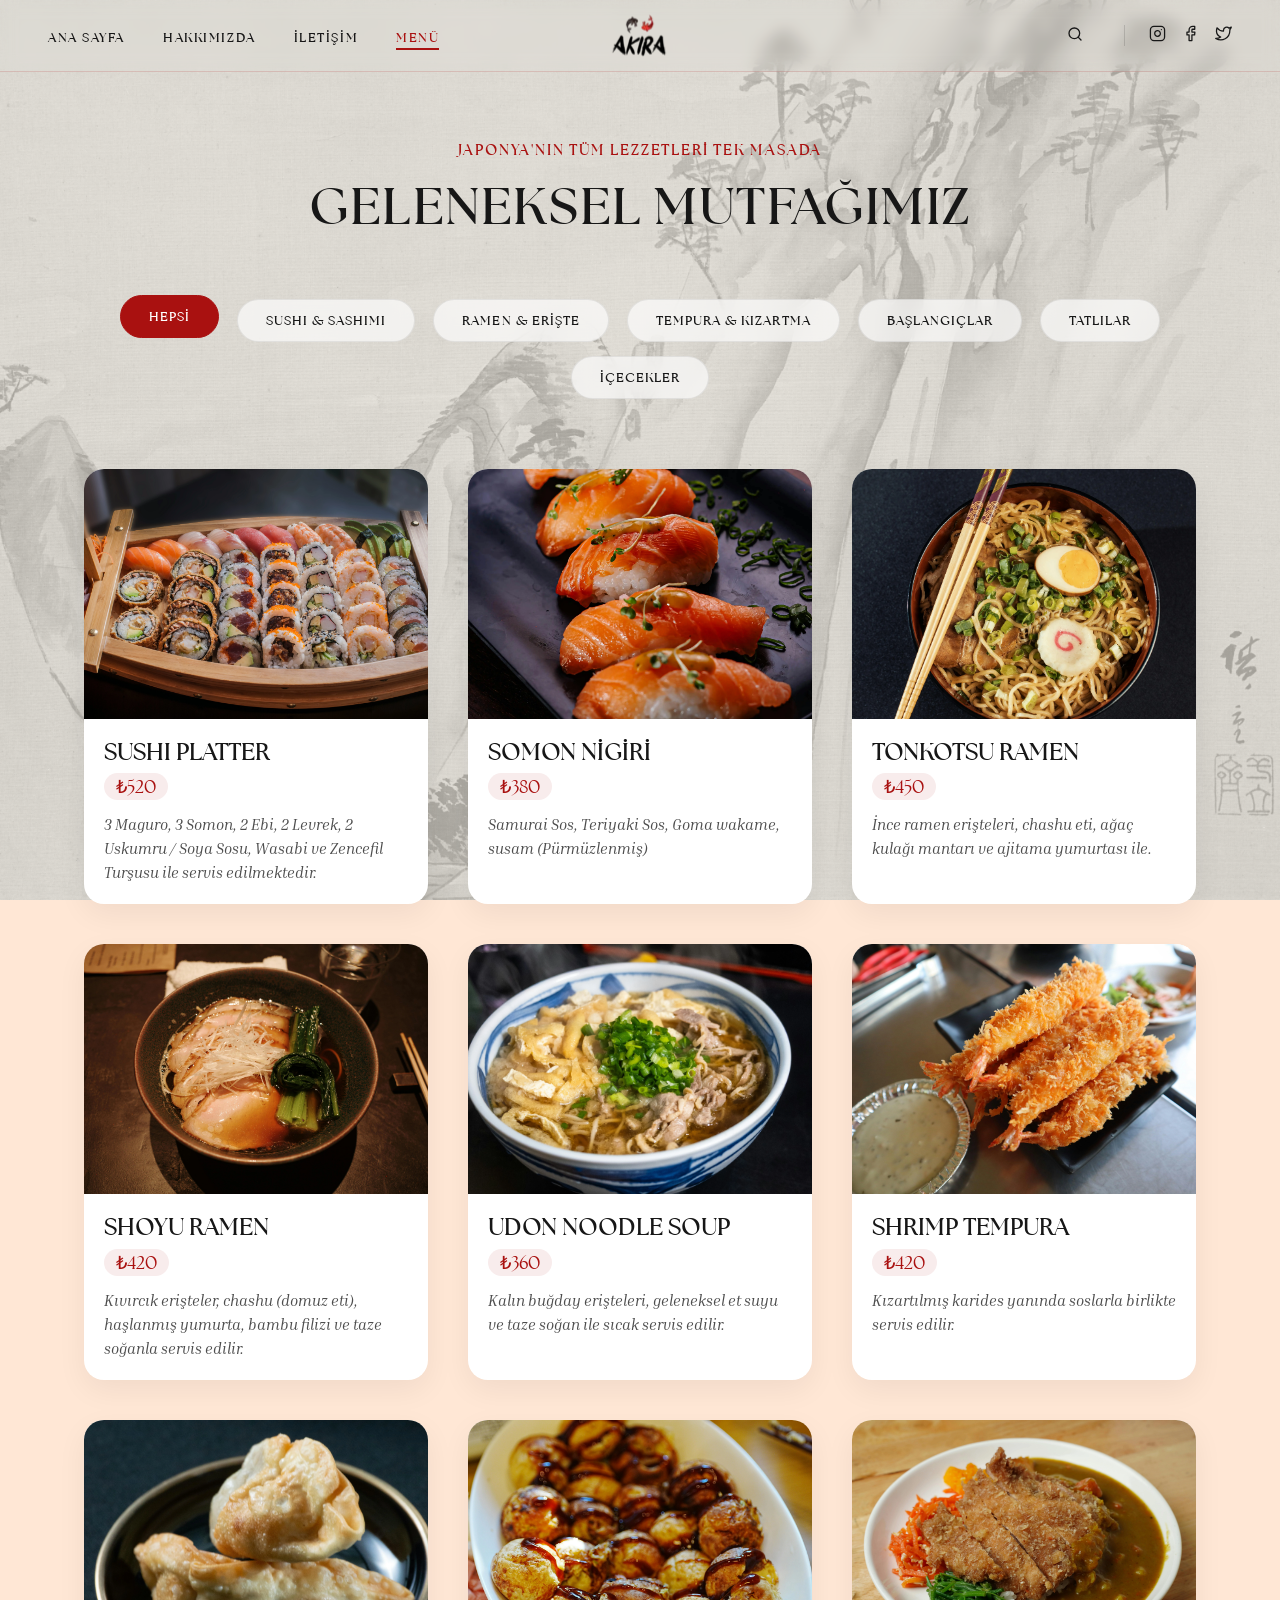
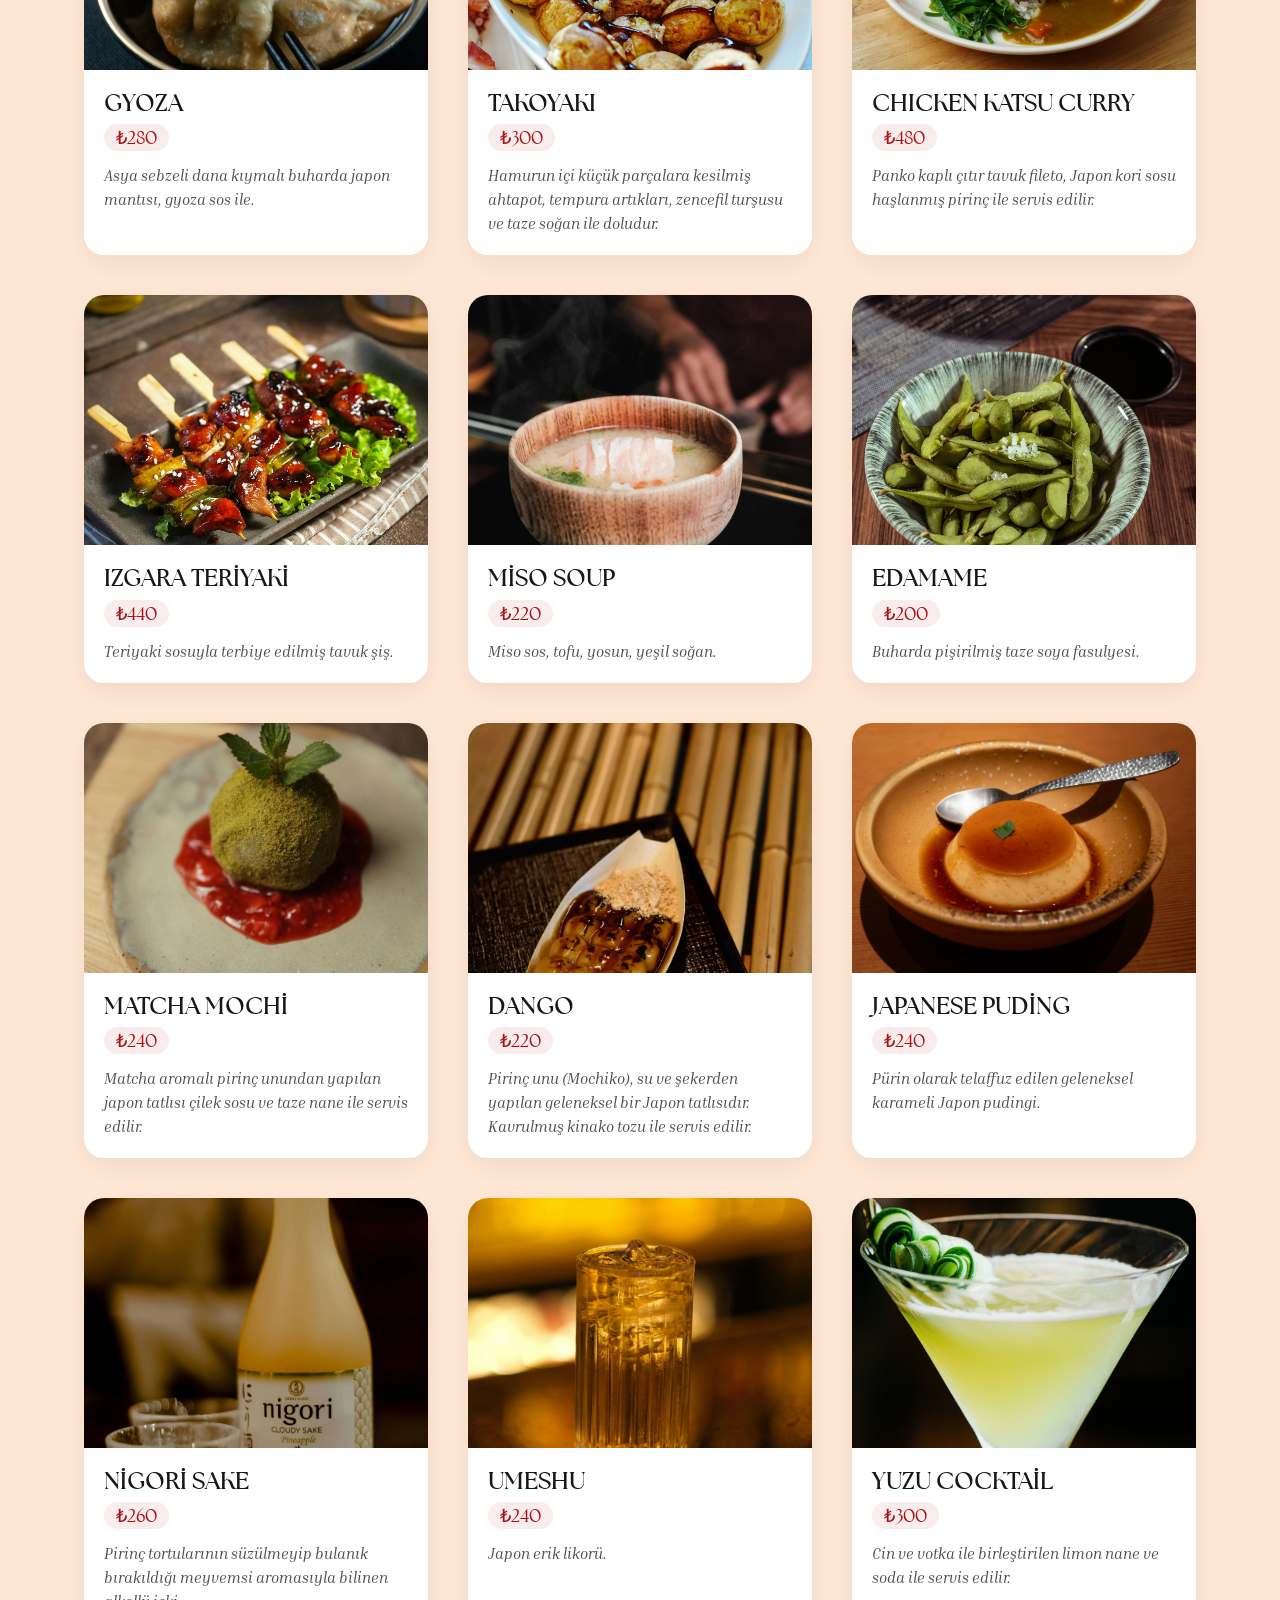
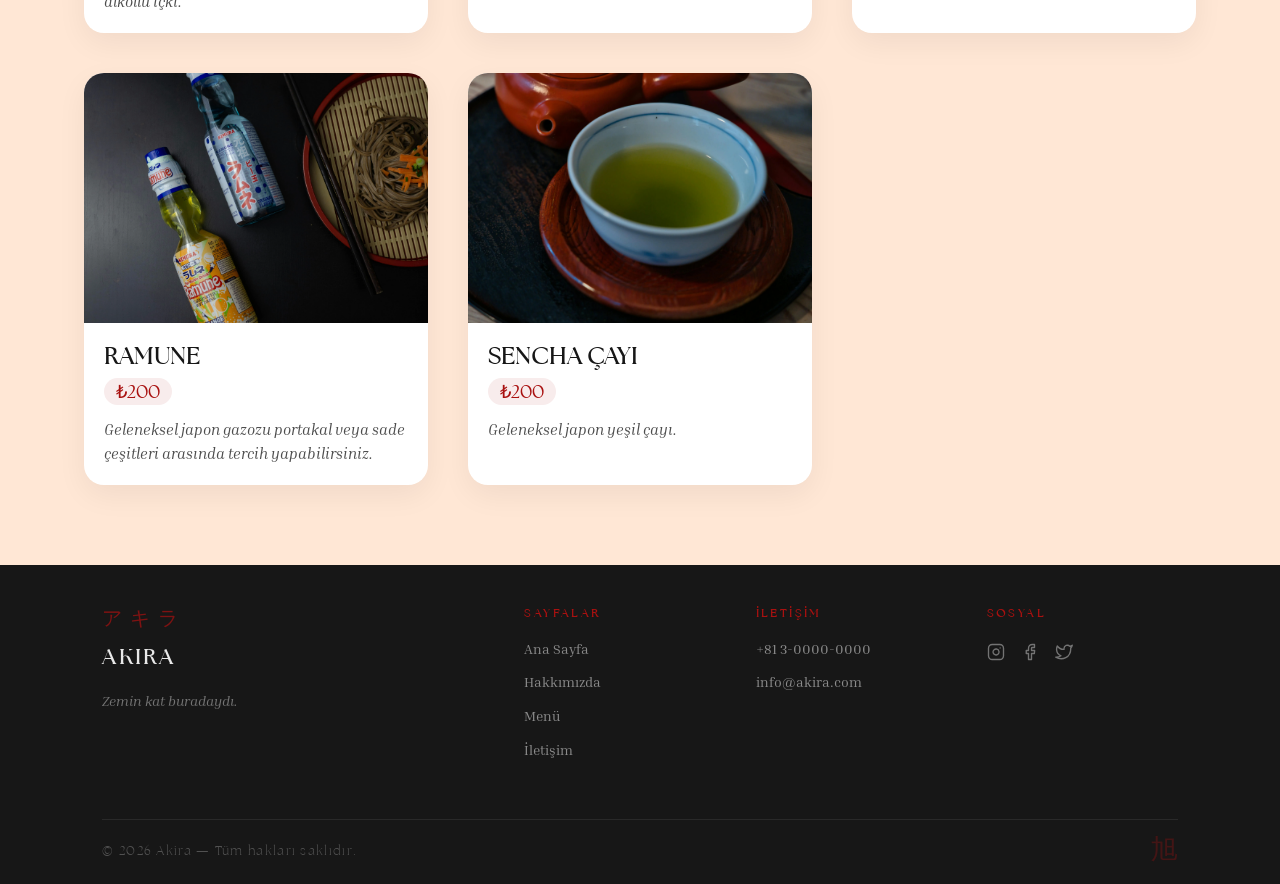
==== menu.html @ aa7f1e4e "Light Score updates" ====
<!DOCTYPE html>
<html lang="tr">
<head>
    <meta charset="UTF-8">
    <meta name="viewport" content="width=device-width, initial-scale=1.0">
    <meta name="description" content="AKIRA - Menü">
    <title>Akira - Menü</title>

    <link rel="preconnect" href="https://fonts.googleapis.com">
    <link rel="preconnect" href="https://fonts.gstatic.com" crossorigin>
    <link rel="preload" as="font" type="font/ttf" href="fonts/The_Seasons_Bold.ttf" crossorigin>

    <link href="https://fonts.googleapis.com/css2?family=Inria+Serif:ital,wght@0,300;0,400;0,700;1,400&display=swap" rel="stylesheet"/>
    <link rel="stylesheet" href="css/genel.css">
    <link rel="stylesheet" href="css/menu.css">
</head>
<body class="menu-page">

<nav>
    <ul class="nav-links">
        <li><a href="index.html" class="nav-link">ANA SAYFA</a></li>
        <li><a href="index.html#about" class="nav-link">HAKKIMIZDA</a></li>
        <li><a href="index.html#contact" class="nav-link">İLETİŞİM</a></li>
        <li><a href="menu.html" class="nav-link active">MENÜ</a></li>
    </ul>

    <a href="index.html" class="logo">
        <img src="images/akira-logo.webp" alt="Akira Logo" class="logo-img">
    </a>

    <div class="nav-right">
        <div class="search-container">
            <input type="text" class="search-input" placeholder="Ara...">
            <button class="search-btn">
                <svg viewBox="0 0 24 24" fill="none" stroke="currentColor" stroke-width="2" stroke-linecap="round" stroke-linejoin="round">
                    <circle cx="11" cy="11" r="8"></circle>
                    <line x1="21" y1="21" x2="16.65" y2="16.65"></line>
                </svg>
            </button>
        </div>
        <div class="social-links">
            <a href="#" target="_blank" class="social-icon" aria-label="Instagram">
                <svg viewBox="0 0 24 24" fill="none" stroke="currentColor" stroke-width="1.8" stroke-linecap="round" stroke-linejoin="round">
                    <rect x="2" y="2" width="20" height="20" rx="5" ry="5"></rect>
                    <path d="M16 11.37A4 4 0 1 1 12.63 8 4 4 0 0 1 16 11.37z"></path>
                    <line x1="17.5" y1="6.5" x2="17.51" y2="6.5"></line>
                </svg>
            </a>
            <a href="#" target="_blank" class="social-icon" aria-label="Facebook">
                <svg viewBox="0 0 24 24" fill="none" stroke="currentColor" stroke-width="1.8" stroke-linecap="round" stroke-linejoin="round">
                    <path d="M18 2h-3a5 5 0 0 0-5 5v3H7v4h3v8h4v-8h3.81l.39-4h-4.2V7a1 1 0 0 1 1-1h3z"></path>
                </svg>
            </a>
            <a href="#" target="_blank" class="social-icon" aria-label="Twitter">
                <svg viewBox="0 0 24 24" fill="none" stroke="currentColor" stroke-width="1.8" stroke-linecap="round" stroke-linejoin="round">
                    <path d="M23 3a10.9 10.9 0 0 1-3.14 1.53 4.48 4.48 0 0 0-7.86 3v1A10.66 10.66 0 0 1 3 4s-4 9 5 13a11.64 11.64 0 0 1-7 2c9 5 20 0 20-11.5a4.5 4.5 0 0 0-.08-.83A7.72 7.72 0 0 0 23 3z"></path>
                </svg>
            </a>
        </div>
    </div>

    <button class="hamburger" id="hamburger" aria-label="Menüyü aç">
        <span></span>
        <span></span>
        <span></span>
    </button>
</nav>

<div class="mobile-menu" id="mobileMenu">
    <a href="index.html" class="mobile-nav-link">ANA SAYFA</a>
    <a href="index.html#about" class="mobile-nav-link">HAKKIMIZDA</a>
    <a href="index.html#contact" class="mobile-nav-link">İLETİŞİM</a>
    <a href="menu.html" class="mobile-nav-link active">MENÜ</a>
</div>

<section class="menu-section">
    <div class="menu-header">
        <span class="menu-subtitle">JAPONYA'NIN TÜM LEZZETLERİ TEK MASADA</span>
        <h1 class="menu-title">GELENEKSEL MUTFAĞIMIZ</h1>
    </div>

    <div class="menu-filters">
        <button class="filter-btn active" data-filter="all">HEPSİ</button>
        <button class="filter-btn" data-filter="sushi">SUSHI & SASHIMI</button>
        <button class="filter-btn" data-filter="ramen">RAMEN & ERİŞTE</button>
        <button class="filter-btn" data-filter="tempura">TEMPURA & KIZARTMA</button>
        <button class="filter-btn" data-filter="baslangic">BAŞLANGIÇLAR</button>
        <button class="filter-btn" data-filter="tatli">TATLILAR</button>
        <button class="filter-btn" data-filter="icecek">İÇECEKLER</button>
    </div>

    <div class="menu-grid">

        <article class="menu-item full-width-style" id="item-sushi-platter" data-category="sushi">
            <div class="item-inner">
                <div class="item-img-wrapper">
                    <img src="images/sushi-platter.webp" alt="Sushi Platter" class="placeholder-img" loading="lazy">
                </div>
                <div class="item-text-wrapper">
                    <div class="item-front">
                        <h3 class="item-name">SUSHI PLATTER</h3>
                        <span class="item-price">₺520</span>
                    </div>
                    <div class="item-details">
                        <p>3 Maguro, 3 Somon, 2 Ebi, 2 Levrek, 2 Uskumru / Soya Sosu, Wasabi ve Zencefil Turşusu ile servis edilmektedir.</p>
                    </div>
                </div>
            </div>
        </article>

        <article class="menu-item full-width-style" id="item-somon-nigiri" data-category="sushi">
            <div class="item-inner">
                <div class="item-img-wrapper">
                    <img src="images/nigiri-sushi.webp" alt="Somon Nigiri" class="placeholder-img" loading="lazy">
                </div>
                <div class="item-text-wrapper">
                    <div class="item-front">
                        <h3 class="item-name">SOMON NİGİRİ</h3>
                        <span class="item-price">₺380</span>
                    </div>
                    <div class="item-details">
                        <p>Samurai Sos, Teriyaki Sos, Goma wakame, susam (Pürmüzlenmiş)</p>
                    </div>
                </div>
            </div>
        </article>

        <article class="menu-item full-width-style" id="item-tonkotsu-ramen" data-category="ramen">
            <div class="item-inner">
                <div class="item-img-wrapper">
                    <img src="images/tonkotsu-ramen.webp" alt="Tonkotsu Ramen" class="placeholder-img" loading="lazy">
                </div>
                <div class="item-text-wrapper">
                    <div class="item-front">
                        <h3 class="item-name">TONKOTSU RAMEN</h3>
                        <span class="item-price">₺450</span>
                    </div>
                    <div class="item-details">
                        <p>İnce ramen erişteleri, chashu eti, ağaç kulağı mantarı ve ajitama yumurtası ile.</p>
                    </div>
                </div>
            </div>
        </article>

        <article class="menu-item full-width-style" id="item-shoyu-ramen" data-category="ramen">
            <div class="item-inner">
                <div class="item-img-wrapper">
                    <img src="images/shoyu-ramen.webp" alt="Shoyu Ramen" class="placeholder-img" loading="lazy">
                </div>
                <div class="item-text-wrapper">
                    <div class="item-front">
                        <h3 class="item-name">SHOYU RAMEN</h3>
                        <span class="item-price">₺420</span>
                    </div>
                    <div class="item-details">
                        <p>Kıvırcık erişteler, chashu (domuz eti), haşlanmış yumurta, bambu filizi ve taze soğanla servis edilir.</p>
                    </div>
                </div>
            </div>
        </article>

        <article class="menu-item full-width-style" id="item-udon-soup" data-category="ramen">
            <div class="item-inner">
                <div class="item-img-wrapper">
                    <img src="images/udon-soup.webp" alt="Udon Noodle Soup" class="placeholder-img" loading="lazy">
                </div>
                <div class="item-text-wrapper">
                    <div class="item-front">
                        <h3 class="item-name">UDON NOODLE SOUP</h3>
                        <span class="item-price">₺360</span>
                    </div>
                    <div class="item-details">
                        <p>Kalın buğday erişteleri, geleneksel et suyu ve taze soğan ile sıcak servis edilir.</p>
                    </div>
                </div>
            </div>
        </article>

        <article class="menu-item full-width-style" id="item-shrimp-tempura" data-category="tempura">
            <div class="item-inner">
                <div class="item-img-wrapper">
                    <img src="images/shrimp-tempura.webp" alt="Shrimp Tempura" class="placeholder-img" loading="lazy">
                </div>
                <div class="item-text-wrapper">
                    <div class="item-front">
                        <h3 class="item-name">SHRIMP TEMPURA</h3>
                        <span class="item-price">₺420</span>
                    </div>
                    <div class="item-details">
                        <p>Kızartılmış karides yanında soslarla birlikte servis edilir.</p>
                    </div>
                </div>
            </div>
        </article>

        <article class="menu-item full-width-style" id="item-gyoza" data-category="tempura">
            <div class="item-inner">
                <div class="item-img-wrapper">
                    <img src="images/gyoza.webp" alt="Gyoza" class="placeholder-img" loading="lazy">
                </div>
                <div class="item-text-wrapper">
                    <div class="item-front">
                        <h3 class="item-name">GYOZA</h3>
                        <span class="item-price">₺280</span>
                    </div>
                    <div class="item-details">
                        <p>Asya sebzeli dana kıymalı buharda japon mantısı, gyoza sos ile.</p>
                    </div>
                </div>
            </div>
        </article>

        <article class="menu-item full-width-style" id="item-takoyaki" data-category="tempura">
            <div class="item-inner">
                <div class="item-img-wrapper">
                    <img src="images/takoyaki.webp" alt="Takoyaki" class="placeholder-img" loading="lazy">
                </div>
                <div class="item-text-wrapper">
                    <div class="item-front">
                        <h3 class="item-name">TAKOYAKI</h3>
                        <span class="item-price">₺300</span>
                    </div>
                    <div class="item-details">
                        <p>Hamurun içi küçük parçalara kesilmiş ahtapot, tempura artıkları, zencefil turşusu ve taze soğan ile doludur.</p>
                    </div>
                </div>
            </div>
        </article>

        <article class="menu-item full-width-style" id="item-chicken-katsu-curry" data-category="ana">
            <div class="item-inner">
                <div class="item-img-wrapper">
                    <img src="images/chicken-katsu-curry.webp" alt="Chicken Katsu Curry" class="placeholder-img" loading="lazy">
                </div>
                <div class="item-text-wrapper">
                    <div class="item-front">
                        <h3 class="item-name">CHICKEN KATSU CURRY</h3>
                        <span class="item-price">₺480</span>
                    </div>
                    <div class="item-details">
                        <p>Panko kaplı çıtır tavuk fileto, Japon kori sosu haşlanmış pirinç ile servis edilir.</p>
                    </div>
                </div>
            </div>
        </article>

        <article class="menu-item full-width-style" id="item-teriyaki" data-category="ana">
            <div class="item-inner">
                <div class="item-img-wrapper">
                    <img src="images/ızgara-teriyaki.webp" alt="Izgara Teriyaki" class="placeholder-img" loading="lazy">
                </div>
                <div class="item-text-wrapper">
                    <div class="item-front">
                        <h3 class="item-name">IZGARA TERİYAKİ</h3>
                        <span class="item-price">₺440</span>
                    </div>
                    <div class="item-details">
                        <p>Teriyaki sosuyla terbiye edilmiş tavuk şiş.</p>
                    </div>
                </div>
            </div>
        </article>

        <article class="menu-item full-width-style" id="item-miso-soup" data-category="baslangic">
            <div class="item-inner">
                <div class="item-img-wrapper">
                    <img src="images/miso-soup.webp" alt="Miso Soup" class="placeholder-img" loading="lazy">
                </div>
                <div class="item-text-wrapper">
                    <div class="item-front">
                        <h3 class="item-name">MİSO SOUP</h3>
                        <span class="item-price">₺220</span>
                    </div>
                    <div class="item-details">
                        <p>Miso sos, tofu, yosun, yeşil soğan.</p>
                    </div>
                </div>
            </div>
        </article>

        <article class="menu-item full-width-style" id="item-edamame" data-category="baslangic">
            <div class="item-inner">
                <div class="item-img-wrapper">
                    <img src="images/edamame.webp" alt="Edamame" class="placeholder-img" loading="lazy">
                </div>
                <div class="item-text-wrapper">
                    <div class="item-front">
                        <h3 class="item-name">EDAMAME</h3>
                        <span class="item-price">₺200</span>
                    </div>
                    <div class="item-details">
                        <p>Buharda pişirilmiş taze soya fasulyesi.</p>
                    </div>
                </div>
            </div>
        </article>

        <article class="menu-item full-width-style" id="item-matcha-mochi" data-category="tatli">
            <div class="item-inner">
                <div class="item-img-wrapper">
                    <img src="images/matcha-mochi.webp" alt="Matcha Mochi" class="placeholder-img" loading="lazy">
                </div>
                <div class="item-text-wrapper">
                    <div class="item-front">
                        <h3 class="item-name">MATCHA MOCHİ</h3>
                        <span class="item-price">₺240</span>
                    </div>
                    <div class="item-details">
                        <p>Matcha aromalı pirinç unundan yapılan japon tatlısı çilek sosu ve taze nane ile servis edilir.</p>
                    </div>
                </div>
            </div>
        </article>

        <article class="menu-item full-width-style" id="item-dango" data-category="tatli">
            <div class="item-inner">
                <div class="item-img-wrapper">
                    <img src="images/dango.webp" alt="Dango" class="placeholder-img" loading="lazy">
                </div>
                <div class="item-text-wrapper">
                    <div class="item-front">
                        <h3 class="item-name">DANGO</h3>
                        <span class="item-price">₺220</span>
                    </div>
                    <div class="item-details">
                        <p>Pirinç unu (Mochiko), su ve şekerden yapılan geleneksel bir Japon tatlısıdır. Kavrulmuş kinako tozu ile servis edilir.</p>
                    </div>
                </div>
            </div>
        </article>

        <article class="menu-item full-width-style" id="item-japanese-puding" data-category="tatli">
            <div class="item-inner">
                <div class="item-img-wrapper">
                    <img src="images/japanese-puding.webp" alt="Japanese Pudding" class="placeholder-img" loading="lazy">
                </div>
                <div class="item-text-wrapper">
                    <div class="item-front">
                        <h3 class="item-name">JAPANESE PUDİNG</h3>
                        <span class="item-price">₺240</span>
                    </div>
                    <div class="item-details">
                        <p>Pürin olarak telaffuz edilen geleneksel karameli Japon pudingi.</p>
                    </div>
                </div>
            </div>
        </article>

        <article class="menu-item full-width-style" id="item-nigori-sake" data-category="icecek">
            <div class="item-inner">
                <div class="item-img-wrapper">
                    <img src="images/bulutlu-sake.webp" alt="Nigori Sake" class="placeholder-img" loading="lazy">
                </div>
                <div class="item-text-wrapper">
                    <div class="item-front">
                        <h3 class="item-name">NİGORİ SAKE</h3>
                        <span class="item-price">₺260</span>
                    </div>
                    <div class="item-details">
                        <p>Pirinç tortularının süzülmeyip bulanık bırakıldığı meyvemsi aromasıyla bilinen alkollü içki.</p>
                    </div>
                </div>
            </div>
        </article>

        <article class="menu-item full-width-style" id="item-umeshu" data-category="icecek">
            <div class="item-inner">
                <div class="item-img-wrapper">
                    <img src="images/umeshu.webp" alt="Umeshu" class="placeholder-img" loading="lazy">
                </div>
                <div class="item-text-wrapper">
                    <div class="item-front">
                        <h3 class="item-name">UMESHU</h3>
                        <span class="item-price">₺240</span>
                    </div>
                    <div class="item-details">
                        <p>Japon erik likorü.</p>
                    </div>
                </div>
            </div>
        </article>

        <article class="menu-item full-width-style" id="item-yuzu-cocktail" data-category="icecek">
            <div class="item-inner">
                <div class="item-img-wrapper">
                    <img src="images/yuzu.webp" alt="Yuzu Cocktail" class="placeholder-img" loading="lazy">
                </div>
                <div class="item-text-wrapper">
                    <div class="item-front">
                        <h3 class="item-name">YUZU COCKTAİL</h3>
                        <span class="item-price">₺300</span>
                    </div>
                    <div class="item-details">
                        <p>Cin ve votka ile birleştirilen limon nane ve soda ile servis edilir.</p>
                    </div>
                </div>
            </div>
        </article>

        <article class="menu-item full-width-style" id="item-ramune" data-category="icecek">
            <div class="item-inner">
                <div class="item-img-wrapper">
                    <img src="images/ramune.webp" alt="Ramune" class="placeholder-img" loading="lazy">
                </div>
                <div class="item-text-wrapper">
                    <div class="item-front">
                        <h3 class="item-name">RAMUNE</h3>
                        <span class="item-price">₺200</span>
                    </div>
                    <div class="item-details">
                        <p>Geleneksel japon gazozu portakal veya sade çeşitleri arasında tercih yapabilirsiniz.</p>
                    </div>
                </div>
            </div>
        </article>

        <article class="menu-item full-width-style" id="item-sencha" data-category="icecek">
            <div class="item-inner">
                <div class="item-img-wrapper">
                    <img src="images/sencha-çayı.webp" alt="Sencha Çayı" class="placeholder-img" loading="lazy">
                </div>
                <div class="item-text-wrapper">
                    <div class="item-front">
                        <h3 class="item-name">SENCHA ÇAYI</h3>
                        <span class="item-price">₺200</span>
                    </div>
                    <div class="item-details">
                        <p>Geleneksel japon yeşil çayı.</p>
                    </div>
                </div>
            </div>
        </article>

    </div>
</section>

<footer class="site-footer">
    <div class="site-footer-top">
        <div class="site-footer-brand">
            <span class="logo-kanji footer-kanji">アキラ</span>
            <span class="logo-text footer-logo-text">AKIRA</span>
            <p class="footer-brand-desc">Zemin kat buradaydı.</p>
        </div>

        <div class="site-footer-links mobile-hide">
            <span class="footer-col-title">SAYFALAR</span>
            <a href="index.html" class="footer-link">Ana Sayfa</a>
            <a href="index.html#about" class="footer-link">Hakkımızda</a>
            <a href="menu.html" class="footer-link">Menü</a>
            <a href="index.html#contact" class="footer-link">İletişim</a>
        </div>

        <div class="site-footer-links">
            <span class="footer-col-title">İLETİŞİM</span>
            <span class="footer-link">+81 3-0000-0000</span>
            <span class="footer-link">info@akira.com</span>
        </div>

        <div class="site-footer-links">
            <span class="footer-col-title">SOSYAL</span>
            <div class="footer-socials">
                <a href="#" class="footer-social-icon" aria-label="Instagram">
                    <svg viewBox="0 0 24 24" fill="none" stroke="currentColor" stroke-width="1.8" stroke-linecap="round" stroke-linejoin="round">
                        <rect x="2" y="2" width="20" height="20" rx="5" ry="5"></rect>
                        <path d="M16 11.37A4 4 0 1 1 12.63 8 4 4 0 0 1 16 11.37z"></path>
                        <line x1="17.5" y1="6.5" x2="17.51" y2="6.5"></line>
                    </svg>
                </a>
                <a href="#" class="footer-social-icon" aria-label="Facebook">
                    <svg viewBox="0 0 24 24" fill="none" stroke="currentColor" stroke-width="1.8" stroke-linecap="round" stroke-linejoin="round">
                        <path d="M18 2h-3a5 5 0 0 0-5 5v3H7v4h3v8h4v-8h3.81l.39-4h-4.2V7a1 1 0 0 1 1-1h3z"></path>
                    </svg>
                </a>
                <a href="#" class="footer-social-icon" aria-label="Twitter">
                    <svg viewBox="0 0 24 24" fill="none" stroke="currentColor" stroke-width="1.8" stroke-linecap="round" stroke-linejoin="round">
                        <path d="M23 3a10.9 10.9 0 0 1-3.14 1.53 4.48 4.48 0 0 0-7.86 3v1A10.66 10.66 0 0 1 3 4s-4 9 5 13a11.64 11.64 0 0 1-7 2c9 5 20 0 20-11.5a4.5 4.5 0 0 0-.08-.83A7.72 7.72 0 0 0 23 3z"></path>
                    </svg>
                </a>
            </div>
        </div>
    </div>

    <div class="site-footer-bottom">
        <div class="footer-bottom-divider"></div>
        <div class="footer-bottom-inner">
            <span class="footer-copy">© 2026 Akira — Tüm hakları saklıdır.</span>
            <span class="footer-kanji-deco">旭</span>
        </div>
    </div>
</footer>

<script src="js/menu.js" defer></script>
<script src="js/search.js" defer></script>
</body>
</html>
---- css/genel.css ----
@font-face {
    font-family: 'The Seasons';
    src: url('../fonts/The_Seasons_Light.ttf') format('truetype');
    font-weight: 300;
    font-style: normal;
    font-display: swap;
}
@font-face {
    font-family: 'The Seasons';
    src: url('../fonts/The_Seasons_Light_Italic.ttf') format('truetype');
    font-weight: 300;
    font-style: italic;
    font-display: swap;
}
@font-face {
    font-family: 'The Seasons';
    src: url('../fonts/The_Seasons_Regular.ttf') format('truetype');
    font-weight: 400;
    font-style: normal;
    font-display: swap;
}
@font-face {
    font-family: 'The Seasons';
    src: url('../fonts/The_Seasons_Italic.ttf') format('truetype');
    font-weight: 400;
    font-style: italic;
    font-display: swap;
}
@font-face {
    font-family: 'The Seasons';
    src: url('../fonts/The_Seasons_Bold.ttf') format('truetype');
    font-weight: 700;
    font-style: normal;
    font-display: swap;
}
@font-face {
    font-family: 'The Seasons';
    src: url('../fonts/The_Seasons_Bold_Italic.ttf') format('truetype');
    font-weight: 700;
    font-style: italic;
    font-display: swap;
}

:root {
    --cream: #FFE7D5;
    --ink: #171717;
    --gray: #4D4D4D;
    --crimson: #A91110;
    --white: #ffffff;
}

*, *::before, *::after {
    box-sizing: border-box;
}

::-webkit-scrollbar { width: 6px; }
::-webkit-scrollbar-track { background: transparent; }
::-webkit-scrollbar-thumb { background: rgba(0,0,0,0.25); border-radius: 99px; }
::-webkit-scrollbar-thumb:hover { background: rgba(0,0,0,0.4); }

html {
    scroll-behavior: smooth;
    overflow-x: hidden;
}

body {
    margin: 0;
    padding: 0;
    overflow-x: hidden;
    font-family: 'Inria Serif', serif;
    background-color: var(--cream);
}

/* Sabit Arka Plan Katmanı (Yollar güncellendi) */
body::before {
    content: '';
    position: fixed;
    top: 0;
    left: 0;
    width: 100vw;
    height: 100vh;
    background-image:
        linear-gradient(rgba(240, 235, 224, 0.55), rgba(240, 235, 224, 0.55)),
        url("../images/J1.webp");
    background-size: cover;
    background-position: center;
    background-repeat: no-repeat;
    z-index: -1;
}

section {
    scroll-margin-top: 72px;
}

nav {
    position: fixed;
    top: 0; left: 0; right: 0;
    z-index: 999;
    display: flex;
    align-items: center;
    justify-content: space-between;
    height: 72px;
    padding: 0 48px;
    background: rgba(255, 255, 255, 0.05);
    backdrop-filter: blur(8px);
    -webkit-backdrop-filter: blur(8px);
    border-bottom: 1px solid rgba(169, 17, 16, 0.15);
    transition: all 0.4s ease;
}

.logo {
    position: absolute;
    left: 50%;
    transform: translateX(-50%);
    display: flex;
    flex-direction: column;
    align-items: center;
    text-decoration: none;
    line-height: 1;
    pointer-events: all;
}

.logo-img {
    height: 72px;
    width: auto;
    object-fit: contain;
    display: block;
    transform: scale(3);
    transform-origin: center;
    padding-top: 5px;
    pointer-events: none;
}

.logo-kanji {
    font-size: 14px;
    letter-spacing: 0.4em;
    color: var(--crimson);
    opacity: 0.7;
}

.logo-text {
    font-size: 26px;
    font-weight: 700;
    letter-spacing: 0.08em;
    text-transform: uppercase;
    color: var(--ink);
}

.nav-links {
    display: flex;
    align-items: center;
    gap: 38px;
    list-style: none;
    margin: 0;
    padding: 0;
}

.nav-link {
    position: relative;
    text-decoration: none;
    font-family: 'The Seasons', serif;
    font-weight: 700;
    font-size: 13px;
    letter-spacing: 0.12em;
    text-transform: uppercase;
    color: var(--ink);
    transition: color 0.25s ease;
}

.nav-link::after {
    content: '';
    position: absolute;
    bottom: -4px;
    left: 0;
    width: 0;
    height: 2px;
    background: var(--crimson);
    transition: width 0.3s ease;
}

.nav-link:hover,
.nav-link:visited {
    color: var(--gray);
}

.nav-link.active {
    color: var(--crimson);
}

.nav-link:hover::after,
.nav-link.active::after {
    width: 100%;
}

.nav-right {
    display: flex;
    align-items: center;
    gap: 30px;
}

.search-container {
    display: flex;
    align-items: center;
    position: relative;
    height: 36px;
    border-radius: 30px;
    padding: 0 5px 0 15px;
    transition: all 0.4s ease;
}

.search-container:hover,
.search-container:focus-within {
    background: rgba(255, 231, 213, 0.4);
}

.search-input {
    width: 0;
    opacity: 0;
    border: none;
    background: transparent;
    outline: none;
    font-family: 'Inria Serif', serif;
    font-size: 13px;
    transition: all 0.4s ease;
}

.search-container:hover .search-input {
    width: 130px;
    opacity: 1;
}

.search-btn {
    background: none;
    border: none;
    cursor: pointer;
    color: var(--ink);
}

.search-btn svg {
    width: 16px;
    height: 16px;
}

.search-dropdown {
    position: absolute;
    top: calc(100% + 12px);
    right: 0;
    width: 320px;
    background: #ffffff;
    border-radius: 18px;
    box-shadow: 0 24px 64px rgba(0,0,0,0.10), 0 4px 16px rgba(0,0,0,0.06), 0 0 0 1px rgba(169,17,16,0.06);
    overflow: hidden;
    opacity: 0;
    transform: translateY(-10px) scale(0.98);
    pointer-events: none;
    transition: opacity 0.22s ease, transform 0.28s cubic-bezier(0.25, 1, 0.5, 1);
    z-index: 1001;
}

.search-dropdown.open {
    opacity: 1;
    transform: translateY(0) scale(1);
    pointer-events: all;
}

.search-result-item {
    display: flex;
    align-items: center;
    gap: 14px;
    padding: 13px 18px;
    text-decoration: none;
    border-bottom: 1px solid rgba(23, 23, 23, 0.05);
    cursor: pointer;
}

.search-result-item:hover {
    background: rgba(255, 231, 213, 0.55);
}

.search-result-img {
    width: 44px;
    height: 44px;
    object-fit: cover;
    border-radius: 10px;
    flex-shrink: 0;
}

.search-result-icon {
    font-size: 20px;
    width: 40px;
    height: 40px;
    display: flex;
    align-items: center;
    justify-content: center;
    background: rgba(255, 231, 213, 0.7);
    border-radius: 10px;
}

.search-result-title {
    font-family: 'The Seasons', serif;
    font-weight: 700;
    font-size: 15px;
    color: var(--ink);
    display: block;
}

.search-result-tag {
    font-family: 'Inria Serif', serif;
    font-size: 12px;
    font-style: italic;
    color: var(--crimson);
}

.search-no-result {
    padding: 22px 20px;
    font-family: 'The Seasons', serif;
}

.social-links {
    display: flex;
    align-items: center;
    gap: 16px;
    border-left: 1px solid rgba(23, 23, 23, 0.15);
    padding-left: 24px;
}

.social-icon {
    color: var(--ink);
    transition: all 0.3s ease;
}

.social-icon svg {
    width: 17px;
    height: 17px;
}

.social-icon:hover {
    color: var(--crimson);
    transform: translateY(-2px);
}

.hamburger {
    display: none;
    flex-direction: column;
    gap: 5px;
    background: none;
    border: none;
    cursor: pointer;
    padding: 4px;
    z-index: 1001;
}

.hamburger span {
    display: block;
    width: 24px;
    height: 2px;
    background: var(--ink);
    transition: all 0.3s ease;
}

.hamburger.open span {
    background: var(--crimson);
}

.hamburger.open span:nth-child(1) { transform: translateY(7px) rotate(45deg); }
.hamburger.open span:nth-child(2) { opacity: 0; }
.hamburger.open span:nth-child(3) { transform: translateY(-7px) rotate(-45deg); }

.mobile-menu {
    display: none;
    flex-direction: column;
    align-items: center;
    justify-content: center;
    gap: 20px;
    position: fixed;
    inset: 0;
    background: rgba(255, 255, 255, 0.15);
    backdrop-filter: blur(25px);
    -webkit-backdrop-filter: blur(25px);
    z-index: 998;
    opacity: 0;
    pointer-events: none;
    transition: opacity 0.3s ease;
}

.mobile-menu.open {
    opacity: 1;
    pointer-events: all;
}

.mobile-nav-link {
    font-family: 'The Seasons', serif;
    font-weight: 700;
    font-size: 26px;
    letter-spacing: 0.1em;
    color: var(--ink);
    text-decoration: none;
    position: relative;
}

.mobile-nav-link:hover {
    color: var(--crimson);
}

.mobile-nav-link::after {
    content: '';
    position: absolute;
    bottom: 0;
    left: 50%;
    transform: translateX(-50%);
    width: 0;
    height: 1px;
    background: var(--crimson);
    transition: width 0.3s ease;
}

.mobile-nav-link:hover::after {
    width: 100%;
}

.mobile-social {
    display: flex;
    gap: 24px;
    margin-top: 20px;
}

/* footer */
.site-footer {
    background: var(--ink);
    padding: 40px 8% 0 8%;
}

.site-footer-top {
    display: grid;
    grid-template-columns: 2fr 1fr 1fr 1fr;
    gap: 40px;
    padding-bottom: 60px;
}

.site-footer-brand {
    display: flex;
    flex-direction: column;
    gap: 10px;
}

.footer-logo-text {
    font-family: 'The Seasons', serif;
    font-weight: 700;
    font-size: 22px;
    letter-spacing: 0.1em;
    color: rgba(255,255,255,0.9);
    text-transform: uppercase;
}

.footer-brand-desc {
    font-family: 'Inria Serif', serif;
    font-size: 14px;
    font-style: italic;
    color: rgba(255,255,255,0.4);
    line-height: 1.7;
    margin: 8px 0 0 0;
}

.site-footer-links {
    display: flex;
    flex-direction: column;
    gap: 14px;
}

.footer-col-title {
    font-family: 'The Seasons', serif;
    font-weight: 700;
    font-size: 12px;
    letter-spacing: 0.2em;
    color: var(--crimson);
    margin-bottom: 4px;
}

.footer-link {
    font-family: 'Inria Serif', serif;
    font-size: 14px;
    color: rgba(255,255,255,0.5);
    text-decoration: none;
    transition: color 0.25s ease;
    line-height: 1.4;
}

.footer-link:hover {
    color: rgba(255,255,255,0.9);
}
.footer-link:visited {
    color: rgba(255, 255, 255, 0.35);
}

.footer-socials {
    display: flex;
    gap: 16px;
    margin-top: 4px;
}

.footer-social-icon {
    color: rgba(255,255,255,0.4);
    transition: all 0.3s ease;
}

.footer-social-icon svg {
    width: 18px;
    height: 18px;
    display: block;
}

.footer-social-icon:hover {
    color: var(--crimson);
    transform: translateY(-2px);
}

.footer-bottom-divider {
    height: 1px;
    background: rgba(255,255,255,0.08);
}

.footer-bottom-inner {
    display: flex;
    align-items: center;
    justify-content: space-between;
    padding: 16px 0 20px 0;
}

.footer-copy {
    font-family: 'The Seasons', serif;
    font-weight: 300;
    font-size: 13px;
    letter-spacing: 0.1em;
    color: rgba(255,255,255,0.25);
}

.footer-kanji-deco {
    font-family: serif;
    font-size: 28px;
    color: rgba(169,17,16,0.3);
    line-height: 1;
}

.footer-kanji {
    font-size: 20px;
    color: var(--crimson);
    opacity: 0.7;
}

/* animasyonlar */
.fade-in {
    opacity: 0;
    transform: translateY(40px);
    transition: opacity 0.8s cubic-bezier(0.25, 1, 0.5, 1), transform 0.8s cubic-bezier(0.25, 1, 0.5, 1);
}

.fade-in.visible {
    opacity: 1;
    transform: translateY(0);
}

.delay-1 { transition-delay: 0.1s; }
.delay-2 { transition-delay: 0.2s; }
.delay-3 { transition-delay: 0.3s; }

.search-highlight {
    animation: searchGlow 2.2s ease forwards;
}

@keyframes searchGlow {
    0%   { box-shadow: 0 0 0 0 rgba(169, 17, 16, 0); outline: 2px solid transparent; }
    15%  { box-shadow: 0 0 0 6px rgba(169, 17, 16, 0.25); outline: 2px solid rgba(169, 17, 16, 0.3); }
    100% { box-shadow: 0 0 0 0 rgba(169, 17, 16, 0); outline: 2px solid transparent; }
}

@media (max-width: 1024px) {
    nav { padding: 0 28px; }
    .nav-links { gap: 24px; }
    .logo-text { font-size: 22px; }
    .social-links { display: none; }
    .site-footer-top { grid-template-columns: 1fr 1fr; gap: 40px; }
}

@media (max-width: 768px) {
    .mobile-hide { display: none !important; }

    nav {
        padding: 0 20px;
        height: 60px;
    }

    .nav-links, .nav-right { display: none; }

    .logo { position: static; transform: none; }
    .logo-text { font-size: 20px; }
    .logo-img { height: 60px; transform: scale(3); padding-top: 5px; }

    .hamburger { display: flex; }
    .mobile-menu { display: flex; }

    section { scroll-margin-top: 64px; }
    .search-dropdown { width: 280px; right: -20px; }
}

@media (max-width: 600px) {
    .site-footer { padding: 50px 6% 0 6%; }
    .site-footer-top { grid-template-columns: 1fr; gap: 32px; text-align: center; }
    .site-footer-brand { align-items: center; }
    .footer-socials { justify-content: center; }
    .footer-bottom-inner { flex-direction: column; gap: 15px; text-align: center; }
}

@media (max-width: 480px) {
    .logo-text { font-size: 17px; letter-spacing: 0.05em; }
    .logo-kanji { font-size: 11px; }
    .mobile-nav-link { font-size: 22px; }
}
---- css/menu.css ----
/* Menü Sayfası Sabit Arka Planı (Klasör yolu güncellendi) */
body.menu-page::before {
    content: '';
    position: fixed;
    top: 0;
    left: 0;
    width: 100vw;
    height: 100vh;
    background-image:
        linear-gradient(rgba(240, 235, 224, 0.65), rgba(240, 235, 224, 0.65)),
        url("../images/J1.webp");
    background-size: cover;
    background-position: center;
    z-index: -1;
}

body.menu-page {
    margin: 0;
    padding: 0;
    background-color: var(--cream);
}

.menu-section {
    padding: 140px 5% 80px 5%;
    max-width: 1240px;
    margin: 0 auto;
    text-align: center;
}

.menu-header {
    margin-bottom: 50px;
}

.menu-subtitle {
    font-family: 'The Seasons', serif;
    font-weight: 700;
    font-size: 15px;
    letter-spacing: 0.12em;
    color: var(--crimson);
    display: block;
    margin-bottom: 12px;
}

.menu-title {
    font-family: 'The Seasons', serif;
    font-weight: 700;
    font-size: clamp(32px, 5vw, 52px);
    letter-spacing: 0.03em;
    color: var(--ink);
    margin: 0;
}

/* Kategori Filtreleri - Mobil Uyumlulaştırılmış */
.menu-filters {
    display: flex;
    justify-content: center;
    flex-wrap: wrap;
    gap: 14px 18px;
    margin-bottom: 70px;
    padding-top: 10px;
}

.filter-btn {
    background: rgba(255, 255, 255, 0.65);
    backdrop-filter: blur(10px);
    -webkit-backdrop-filter: blur(10px);
    border: 1px solid rgba(23, 23, 23, 0.08);
    color: var(--ink);
    padding: 12px 28px;
    font-family: 'The Seasons', serif;
    font-weight: 700;
    font-size: 13px;
    letter-spacing: 0.08em;
    text-transform: uppercase;
    border-radius: 50px;
    cursor: pointer;
    transition: all 0.3s cubic-bezier(0.25, 1, 0.5, 1);
    user-select: none;
}

.filter-btn:hover,
.filter-btn.active {
    background: var(--crimson);
    color: var(--white);
    border-color: var(--crimson);
    transform: translateY(-4px);
}

.menu-grid {
    display: grid;
    grid-template-columns: repeat(auto-fill, minmax(320px, 1fr));
    gap: 40px;
    justify-items: center;
}

/* Yemek Kartları (Article) Stili */
.menu-item.full-width-style {
    width: 100%;
    max-width: 380px;
    height: 100%;
}

.full-width-style .item-inner {
    width: 100%;
    height: 100%;
    background-color: #ffffff;
    border-radius: 20px;
    display: flex;
    flex-direction: column;
    overflow: hidden;
    box-shadow: 0 10px 30px rgba(0,0,0,0.06);
    transition: all 0.4s cubic-bezier(0.25, 1, 0.5, 1);
}

.full-width-style:hover .item-inner {
    transform: translateY(-8px);
    box-shadow: 0 15px 40px rgba(0, 0, 0, 0.12);
}

.full-width-style .item-img-wrapper {
    width: 100%;
    height: 250px;
    flex: 0 0 250px;
    overflow: hidden;
}

.full-width-style .placeholder-img {
    width: 100%;
    height: 100%;
    object-fit: cover;
    display: block;
}

.full-width-style .item-text-wrapper {
    padding: 20px;
    display: flex;
    flex-direction: column;
    text-align: left;
    flex: 1;
}

.full-width-style .item-front {
    display: flex;
    flex-direction: column;
    align-items: flex-start;
    gap: 8px;
    margin-bottom: 12px;
}

.full-width-style .item-name {
    font-family: 'The Seasons', serif;
    font-weight: 700;
    font-size: 24px;
    color: var(--ink);
    margin: 0;
    line-height: 1.1;
}

.full-width-style .item-price {
    font-family: 'The Seasons', serif;
    font-weight: 400;
    font-size: 18px;
    color: var(--crimson);
    background: rgba(169, 17, 16, 0.08);
    padding: 2px 12px;
    border-radius: 20px;
    margin: 0;
}

.full-width-style .item-details p {
    font-family: 'Inria Serif', serif;
    font-size: 15px;
    color: var(--gray);
    line-height: 1.6;
    margin: 0;
    font-style: italic;
}

@keyframes filterFadeIn {
    from { opacity: 0; transform: translateY(16px); }
    to   { opacity: 1; transform: translateY(0); }
}

/* Mobil Görünüm İyileştirmeleri */
@media (max-width: 768px) {
    .menu-section { padding-top: 90px; }
    .menu-title { font-size: 32px; }

    .menu-filters {
        flex-wrap: nowrap;
        overflow-x: auto;
        -webkit-overflow-scrolling: touch;
        justify-content: flex-start;
        gap: 12px;
        padding: 10px 20px;
        margin-left: -5%;
        margin-right: -5%;
        scrollbar-width: none;
    }

    .menu-filters::-webkit-scrollbar { display: none; }

    .filter-btn {
        flex: 0 0 auto;
        padding: 10px 22px;
        font-size: 13px;
        border-radius: 30px;
        white-space: nowrap;
    }

    .menu-grid { grid-template-columns: 1fr; gap: 16px; }

    .full-width-style .item-inner { flex-direction: row; height: 130px; border-radius: 12px; align-items: center; }
    .full-width-style .item-img-wrapper { width: 120px; height: 100%; flex: 0 0 120px; border-radius: 12px 0 0 12px; }
    .full-width-style .item-text-wrapper { padding: 10px 14px; justify-content: center; }
    .full-width-style .item-front { margin-bottom: 6px; gap: 4px; }
    .full-width-style .item-name { font-size: 16px; }
    .full-width-style .item-price { font-size: 14px; padding: 2px 8px; }
    .full-width-style .item-details p { font-size: 12px; line-height: 1.4; display: -webkit-box; -webkit-line-clamp: 2; -webkit-box-orient: vertical; overflow: hidden; }
}
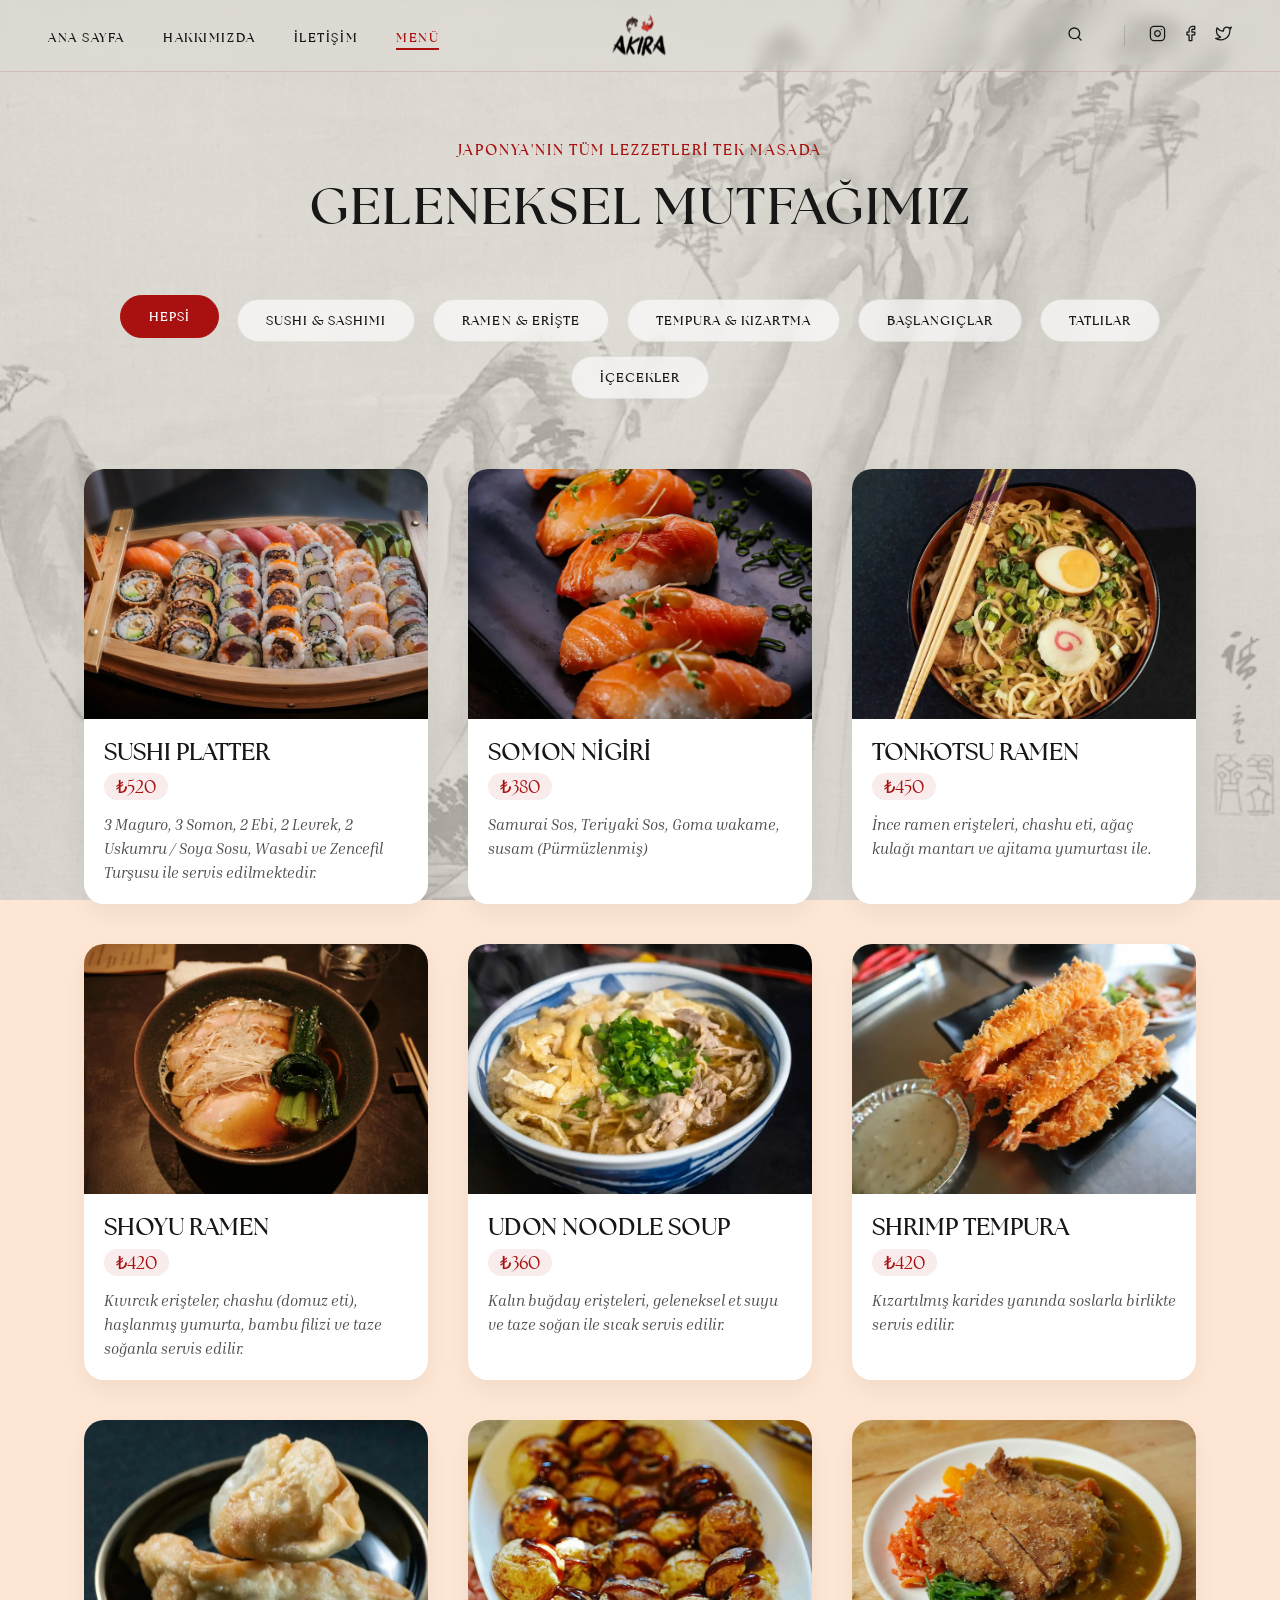
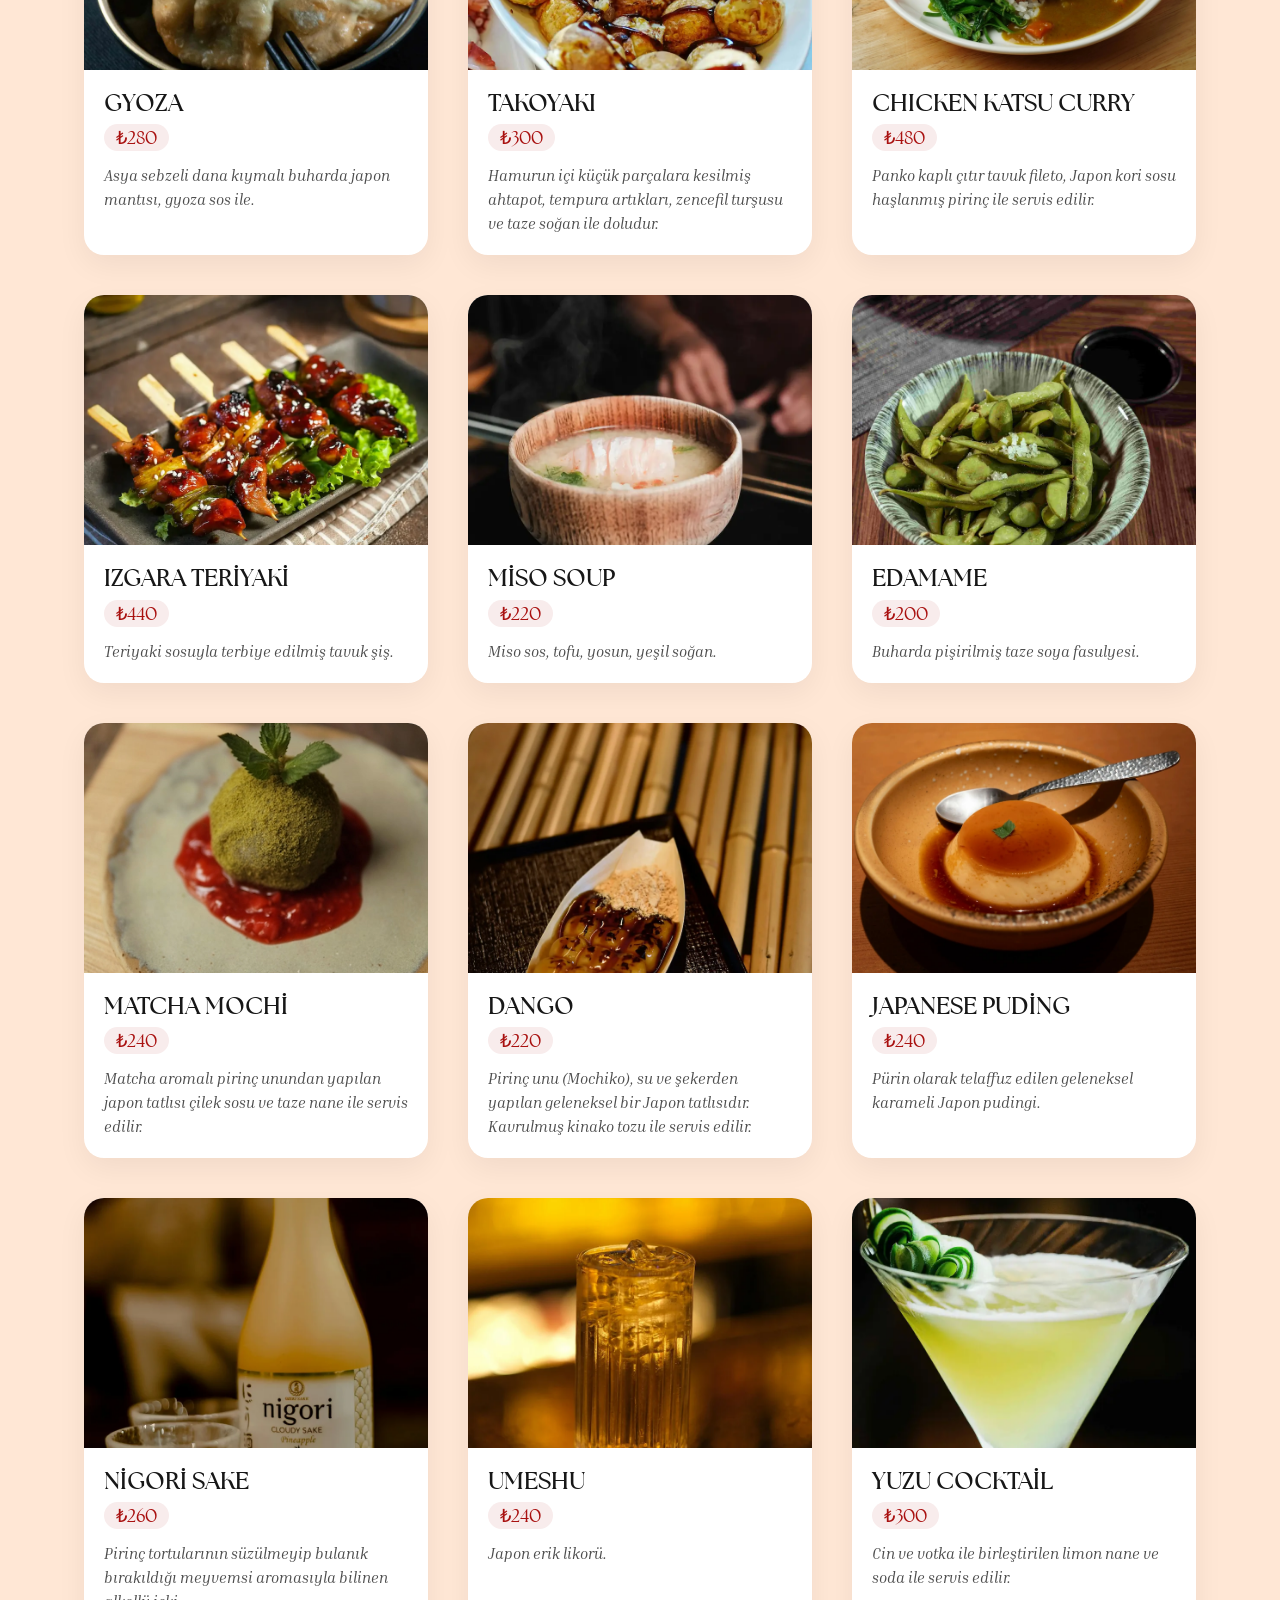
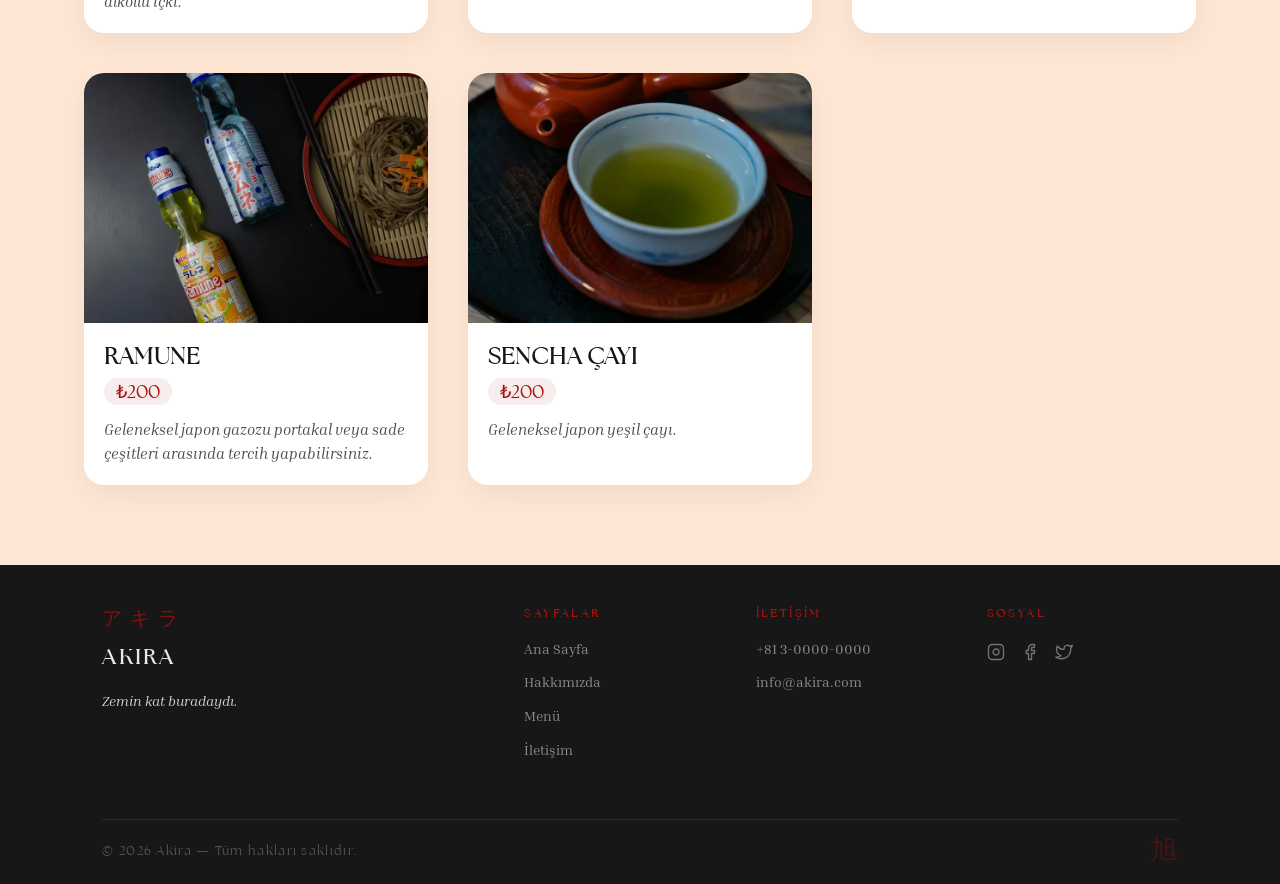
==== commit 16c9b6ea: "Lightscore fixes" ====
--- a/menu.html
+++ b/menu.html
@@ -8,11 +8,18 @@
 
     <link rel="preconnect" href="https://fonts.googleapis.com">
     <link rel="preconnect" href="https://fonts.gstatic.com" crossorigin>
-    <link rel="preload" as="font" type="font/ttf" href="fonts/The_Seasons_Bold.ttf" crossorigin>
+    <link rel="preload" href="https://fonts.googleapis.com/css2?family=Inria+Serif:ital,wght@0,300;0,400;0,700;1,400&display=swap" as="style" onload="this.onload=null;this.rel='stylesheet'">
+    <noscript>
+        <link href="https://fonts.googleapis.com/css2?family=Inria+Serif:ital,wght@0,300;0,400;0,700;1,400&display=swap" rel="stylesheet"/>
+    </noscript>
 
     <link href="https://fonts.googleapis.com/css2?family=Inria+Serif:ital,wght@0,300;0,400;0,700;1,400&display=swap" rel="stylesheet"/>
+    <link rel="preload" href="css/genel.css" as="style" onload="this.onload=null;this.rel='stylesheet'">
+    <link rel="preload" href="css/menu.css" as="style" onload="this.onload=null;this.rel='stylesheet'">
+    <noscript>
     <link rel="stylesheet" href="css/genel.css">
     <link rel="stylesheet" href="css/menu.css">
+    </noscript>
 </head>
 <body class="menu-page">
 
@@ -25,7 +32,7 @@
     </ul>
 
     <a href="index.html" class="logo">
-        <img src="images/akira-logo.webp" alt="Akira Logo" class="logo-img">
+        <img src="images/akira-logo.webp" alt="Akira Logo" class="logo-img" width="216" height="72">
     </a>
 
     <div class="nav-right">
@@ -65,375 +72,374 @@
         <span></span>
     </button>
 </nav>
-
-<div class="mobile-menu" id="mobileMenu">
-    <a href="index.html" class="mobile-nav-link">ANA SAYFA</a>
-    <a href="index.html#about" class="mobile-nav-link">HAKKIMIZDA</a>
-    <a href="index.html#contact" class="mobile-nav-link">İLETİŞİM</a>
-    <a href="menu.html" class="mobile-nav-link active">MENÜ</a>
-</div>
-
-<section class="menu-section">
-    <div class="menu-header">
-        <span class="menu-subtitle">JAPONYA'NIN TÜM LEZZETLERİ TEK MASADA</span>
-        <h1 class="menu-title">GELENEKSEL MUTFAĞIMIZ</h1>
-    </div>
-
-    <div class="menu-filters">
-        <button class="filter-btn active" data-filter="all">HEPSİ</button>
-        <button class="filter-btn" data-filter="sushi">SUSHI & SASHIMI</button>
-        <button class="filter-btn" data-filter="ramen">RAMEN & ERİŞTE</button>
-        <button class="filter-btn" data-filter="tempura">TEMPURA & KIZARTMA</button>
-        <button class="filter-btn" data-filter="baslangic">BAŞLANGIÇLAR</button>
-        <button class="filter-btn" data-filter="tatli">TATLILAR</button>
-        <button class="filter-btn" data-filter="icecek">İÇECEKLER</button>
-    </div>
-
-    <div class="menu-grid">
-
-        <article class="menu-item full-width-style" id="item-sushi-platter" data-category="sushi">
-            <div class="item-inner">
-                <div class="item-img-wrapper">
-                    <img src="images/sushi-platter.webp" alt="Sushi Platter" class="placeholder-img" loading="lazy">
-                </div>
-                <div class="item-text-wrapper">
-                    <div class="item-front">
-                        <h3 class="item-name">SUSHI PLATTER</h3>
-                        <span class="item-price">₺520</span>
-                    </div>
-                    <div class="item-details">
-                        <p>3 Maguro, 3 Somon, 2 Ebi, 2 Levrek, 2 Uskumru / Soya Sosu, Wasabi ve Zencefil Turşusu ile servis edilmektedir.</p>
-                    </div>
-                </div>
+<main>  <div class="mobile-menu" id="mobileMenu">
+            <a href="index.html" class="mobile-nav-link">ANA SAYFA</a>
+            <a href="index.html#about" class="mobile-nav-link">HAKKIMIZDA</a>
+            <a href="index.html#contact" class="mobile-nav-link">İLETİŞİM</a>
+            <a href="menu.html" class="mobile-nav-link active">MENÜ</a>
+        </div>
+
+        <section class="menu-section">
+            <div class="menu-header">
+                <span class="menu-subtitle">JAPONYA'NIN TÜM LEZZETLERİ TEK MASADA</span>
+                <h1 class="menu-title">GELENEKSEL MUTFAĞIMIZ</h1>
             </div>
-        </article>
-
-        <article class="menu-item full-width-style" id="item-somon-nigiri" data-category="sushi">
-            <div class="item-inner">
-                <div class="item-img-wrapper">
-                    <img src="images/nigiri-sushi.webp" alt="Somon Nigiri" class="placeholder-img" loading="lazy">
-                </div>
-                <div class="item-text-wrapper">
-                    <div class="item-front">
-                        <h3 class="item-name">SOMON NİGİRİ</h3>
-                        <span class="item-price">₺380</span>
-                    </div>
-                    <div class="item-details">
-                        <p>Samurai Sos, Teriyaki Sos, Goma wakame, susam (Pürmüzlenmiş)</p>
-                    </div>
-                </div>
+
+            <div class="menu-filters">
+                <button class="filter-btn active" data-filter="all">HEPSİ</button>
+                <button class="filter-btn" data-filter="sushi">SUSHI & SASHIMI</button>
+                <button class="filter-btn" data-filter="ramen">RAMEN & ERİŞTE</button>
+                <button class="filter-btn" data-filter="tempura">TEMPURA & KIZARTMA</button>
+                <button class="filter-btn" data-filter="baslangic">BAŞLANGIÇLAR</button>
+                <button class="filter-btn" data-filter="tatli">TATLILAR</button>
+                <button class="filter-btn" data-filter="icecek">İÇECEKLER</button>
             </div>
-        </article>
-
-        <article class="menu-item full-width-style" id="item-tonkotsu-ramen" data-category="ramen">
-            <div class="item-inner">
-                <div class="item-img-wrapper">
-                    <img src="images/tonkotsu-ramen.webp" alt="Tonkotsu Ramen" class="placeholder-img" loading="lazy">
-                </div>
-                <div class="item-text-wrapper">
-                    <div class="item-front">
-                        <h3 class="item-name">TONKOTSU RAMEN</h3>
-                        <span class="item-price">₺450</span>
-                    </div>
-                    <div class="item-details">
-                        <p>İnce ramen erişteleri, chashu eti, ağaç kulağı mantarı ve ajitama yumurtası ile.</p>
-                    </div>
-                </div>
+
+            <div class="menu-grid">
+
+                <article class="menu-item full-width-style" id="item-sushi-platter" data-category="sushi">
+                    <div class="item-inner">
+                        <div class="item-img-wrapper">
+                            <img src="images/sushi-platter.webp" alt="Sushi Platter" class="placeholder-img" fetchpriority="high">
+                        </div>
+                        <div class="item-text-wrapper">
+                            <div class="item-front">
+                                <h2 class="item-name">SUSHI PLATTER</h2>
+                                <span class="item-price">₺520</span>
+                            </div>
+                            <div class="item-details">
+                                <p>3 Maguro, 3 Somon, 2 Ebi, 2 Levrek, 2 Uskumru / Soya Sosu, Wasabi ve Zencefil Turşusu ile servis edilmektedir.</p>
+                            </div>
+                        </div>
+                    </div>
+                </article>
+
+                <article class="menu-item full-width-style" id="item-somon-nigiri" data-category="sushi">
+                    <div class="item-inner">
+                        <div class="item-img-wrapper">
+                            <img src="images/nigiri-sushi.webp" alt="Somon Nigiri" class="placeholder-img" loading="lazy">
+                        </div>
+                        <div class="item-text-wrapper">
+                            <div class="item-front">
+                                <h2 class="item-name">SOMON NİGİRİ</h2>
+                                <span class="item-price">₺380</span>
+                            </div>
+                            <div class="item-details">
+                                <p>Samurai Sos, Teriyaki Sos, Goma wakame, susam (Pürmüzlenmiş)</p>
+                            </div>
+                        </div>
+                    </div>
+                </article>
+
+                <article class="menu-item full-width-style" id="item-tonkotsu-ramen" data-category="ramen">
+                    <div class="item-inner">
+                        <div class="item-img-wrapper">
+                            <img src="images/tonkotsu-ramen.webp" alt="Tonkotsu Ramen" class="placeholder-img" loading="lazy">
+                        </div>
+                        <div class="item-text-wrapper">
+                            <div class="item-front">
+                                <h2 class="item-name">TONKOTSU RAMEN</h2>
+                                <span class="item-price">₺450</span>
+                            </div>
+                            <div class="item-details">
+                                <p>İnce ramen erişteleri, chashu eti, ağaç kulağı mantarı ve ajitama yumurtası ile.</p>
+                            </div>
+                        </div>
+                    </div>
+                </article>
+
+                <article class="menu-item full-width-style" id="item-shoyu-ramen" data-category="ramen">
+                    <div class="item-inner">
+                        <div class="item-img-wrapper">
+                            <img src="images/shoyu-ramen.webp" alt="Shoyu Ramen" class="placeholder-img" loading="lazy">
+                        </div>
+                        <div class="item-text-wrapper">
+                            <div class="item-front">
+                                <h2 class="item-name">SHOYU RAMEN</h2>
+                                <span class="item-price">₺420</span>
+                            </div>
+                            <div class="item-details">
+                                <p>Kıvırcık erişteler, chashu (domuz eti), haşlanmış yumurta, bambu filizi ve taze soğanla servis edilir.</p>
+                            </div>
+                        </div>
+                    </div>
+                </article>
+
+                <article class="menu-item full-width-style" id="item-udon-soup" data-category="ramen">
+                    <div class="item-inner">
+                        <div class="item-img-wrapper">
+                            <img src="images/udon-soup.webp" alt="Udon Noodle Soup" class="placeholder-img" loading="lazy">
+                        </div>
+                        <div class="item-text-wrapper">
+                            <div class="item-front">
+                                <h2 class="item-name">UDON NOODLE SOUP</h2>
+                                <span class="item-price">₺360</span>
+                            </div>
+                            <div class="item-details">
+                                <p>Kalın buğday erişteleri, geleneksel et suyu ve taze soğan ile sıcak servis edilir.</p>
+                            </div>
+                        </div>
+                    </div>
+                </article>
+
+                <article class="menu-item full-width-style" id="item-shrimp-tempura" data-category="tempura">
+                    <div class="item-inner">
+                        <div class="item-img-wrapper">
+                            <img src="images/shrimp-tempura.webp" alt="Shrimp Tempura" class="placeholder-img" loading="lazy">
+                        </div>
+                        <div class="item-text-wrapper">
+                            <div class="item-front">
+                                <h2 class="item-name">SHRIMP TEMPURA</h2>
+                                <span class="item-price">₺420</span>
+                            </div>
+                            <div class="item-details">
+                                <p>Kızartılmış karides yanında soslarla birlikte servis edilir.</p>
+                            </div>
+                        </div>
+                    </div>
+                </article>
+
+                <article class="menu-item full-width-style" id="item-gyoza" data-category="tempura">
+                    <div class="item-inner">
+                        <div class="item-img-wrapper">
+                            <img src="images/gyoza.webp" alt="Gyoza" class="placeholder-img" loading="lazy">
+                        </div>
+                        <div class="item-text-wrapper">
+                            <div class="item-front">
+                                <h2 class="item-name">GYOZA</h2>
+                                <span class="item-price">₺280</span>
+                            </div>
+                            <div class="item-details">
+                                <p>Asya sebzeli dana kıymalı buharda japon mantısı, gyoza sos ile.</p>
+                            </div>
+                        </div>
+                    </div>
+                </article>
+
+                <article class="menu-item full-width-style" id="item-takoyaki" data-category="tempura">
+                    <div class="item-inner">
+                        <div class="item-img-wrapper">
+                            <img src="images/takoyaki.webp" alt="Takoyaki" class="placeholder-img" loading="lazy">
+                        </div>
+                        <div class="item-text-wrapper">
+                            <div class="item-front">
+                                <h2 class="item-name">TAKOYAKI</h2>
+                                <span class="item-price">₺300</span>
+                            </div>
+                            <div class="item-details">
+                                <p>Hamurun içi küçük parçalara kesilmiş ahtapot, tempura artıkları, zencefil turşusu ve taze soğan ile doludur.</p>
+                            </div>
+                        </div>
+                    </div>
+                </article>
+
+                <article class="menu-item full-width-style" id="item-chicken-katsu-curry" data-category="ana">
+                    <div class="item-inner">
+                        <div class="item-img-wrapper">
+                            <img src="images/chicken-katsu-curry.webp" alt="Chicken Katsu Curry" class="placeholder-img" loading="lazy">
+                        </div>
+                        <div class="item-text-wrapper">
+                            <div class="item-front">
+                                <h2 class="item-name">CHICKEN KATSU CURRY</h2>
+                                <span class="item-price">₺480</span>
+                            </div>
+                            <div class="item-details">
+                                <p>Panko kaplı çıtır tavuk fileto, Japon kori sosu haşlanmış pirinç ile servis edilir.</p>
+                            </div>
+                        </div>
+                    </div>
+                </article>
+
+                <article class="menu-item full-width-style" id="item-teriyaki" data-category="ana">
+                    <div class="item-inner">
+                        <div class="item-img-wrapper">
+                            <img src="images/ızgara-teriyaki.webp" alt="Izgara Teriyaki" class="placeholder-img" loading="lazy">
+                        </div>
+                        <div class="item-text-wrapper">
+                            <div class="item-front">
+                                <h2 class="item-name">IZGARA TERİYAKİ</h2>
+                                <span class="item-price">₺440</span>
+                            </div>
+                            <div class="item-details">
+                                <p>Teriyaki sosuyla terbiye edilmiş tavuk şiş.</p>
+                            </div>
+                        </div>
+                    </div>
+                </article>
+
+                <article class="menu-item full-width-style" id="item-miso-soup" data-category="baslangic">
+                    <div class="item-inner">
+                        <div class="item-img-wrapper">
+                            <img src="images/miso-soup.webp" alt="Miso Soup" class="placeholder-img" loading="lazy">
+                        </div>
+                        <div class="item-text-wrapper">
+                            <div class="item-front">
+                                <h2 class="item-name">MİSO SOUP</h2>
+                                <span class="item-price">₺220</span>
+                            </div>
+                            <div class="item-details">
+                                <p>Miso sos, tofu, yosun, yeşil soğan.</p>
+                            </div>
+                        </div>
+                    </div>
+                </article>
+
+                <article class="menu-item full-width-style" id="item-edamame" data-category="baslangic">
+                    <div class="item-inner">
+                        <div class="item-img-wrapper">
+                            <img src="images/edamame.webp" alt="Edamame" class="placeholder-img" loading="lazy">
+                        </div>
+                        <div class="item-text-wrapper">
+                            <div class="item-front">
+                                <h2 class="item-name">EDAMAME</h2>
+                                <span class="item-price">₺200</span>
+                            </div>
+                            <div class="item-details">
+                                <p>Buharda pişirilmiş taze soya fasulyesi.</p>
+                            </div>
+                        </div>
+                    </div>
+                </article>
+
+                <article class="menu-item full-width-style" id="item-matcha-mochi" data-category="tatli">
+                    <div class="item-inner">
+                        <div class="item-img-wrapper">
+                            <img src="images/matcha-mochi.webp" alt="Matcha Mochi" class="placeholder-img" loading="lazy">
+                        </div>
+                        <div class="item-text-wrapper">
+                            <div class="item-front">
+                                <h2 class="item-name">MATCHA MOCHİ</h2>
+                                <span class="item-price">₺240</span>
+                            </div>
+                            <div class="item-details">
+                                <p>Matcha aromalı pirinç unundan yapılan japon tatlısı çilek sosu ve taze nane ile servis edilir.</p>
+                            </div>
+                        </div>
+                    </div>
+                </article>
+
+                <article class="menu-item full-width-style" id="item-dango" data-category="tatli">
+                    <div class="item-inner">
+                        <div class="item-img-wrapper">
+                            <img src="images/dango.webp" alt="Dango" class="placeholder-img" loading="lazy">
+                        </div>
+                        <div class="item-text-wrapper">
+                            <div class="item-front">
+                                <h2 class="item-name">DANGO</h2>
+                                <span class="item-price">₺220</span>
+                            </div>
+                            <div class="item-details">
+                                <p>Pirinç unu (Mochiko), su ve şekerden yapılan geleneksel bir Japon tatlısıdır. Kavrulmuş kinako tozu ile servis edilir.</p>
+                            </div>
+                        </div>
+                    </div>
+                </article>
+
+                <article class="menu-item full-width-style" id="item-japanese-puding" data-category="tatli">
+                    <div class="item-inner">
+                        <div class="item-img-wrapper">
+                            <img src="images/japanese-puding.webp" alt="Japanese Pudding" class="placeholder-img" loading="lazy">
+                        </div>
+                        <div class="item-text-wrapper">
+                            <div class="item-front">
+                                <h2 class="item-name">JAPANESE PUDİNG</h2>
+                                <span class="item-price">₺240</span>
+                            </div>
+                            <div class="item-details">
+                                <p>Pürin olarak telaffuz edilen geleneksel karameli Japon pudingi.</p>
+                            </div>
+                        </div>
+                    </div>
+                </article>
+
+                <article class="menu-item full-width-style" id="item-nigori-sake" data-category="icecek">
+                    <div class="item-inner">
+                        <div class="item-img-wrapper">
+                            <img src="images/bulutlu-sake.webp" alt="Nigori Sake" class="placeholder-img" loading="lazy">
+                        </div>
+                        <div class="item-text-wrapper">
+                            <div class="item-front">
+                                <h2 class="item-name">NİGORİ SAKE</h2>
+                                <span class="item-price">₺260</span>
+                            </div>
+                            <div class="item-details">
+                                <p>Pirinç tortularının süzülmeyip bulanık bırakıldığı meyvemsi aromasıyla bilinen alkollü içki.</p>
+                            </div>
+                        </div>
+                    </div>
+                </article>
+
+                <article class="menu-item full-width-style" id="item-umeshu" data-category="icecek">
+                    <div class="item-inner">
+                        <div class="item-img-wrapper">
+                            <img src="images/umeshu.webp" alt="Umeshu" class="placeholder-img" loading="lazy">
+                        </div>
+                        <div class="item-text-wrapper">
+                            <div class="item-front">
+                                <h2 class="item-name">UMESHU</h2>
+                                <span class="item-price">₺240</span>
+                            </div>
+                            <div class="item-details">
+                                <p>Japon erik likorü.</p>
+                            </div>
+                        </div>
+                    </div>
+                </article>
+
+                <article class="menu-item full-width-style" id="item-yuzu-cocktail" data-category="icecek">
+                    <div class="item-inner">
+                        <div class="item-img-wrapper">
+                            <img src="images/yuzu.webp" alt="Yuzu Cocktail" class="placeholder-img" loading="lazy">
+                        </div>
+                        <div class="item-text-wrapper">
+                            <div class="item-front">
+                                <h2 class="item-name">YUZU COCKTAİL</h2>
+                                <span class="item-price">₺300</span>
+                            </div>
+                            <div class="item-details">
+                                <p>Cin ve votka ile birleştirilen limon nane ve soda ile servis edilir.</p>
+                            </div>
+                        </div>
+                    </div>
+                </article>
+
+                <article class="menu-item full-width-style" id="item-ramune" data-category="icecek">
+                    <div class="item-inner">
+                        <div class="item-img-wrapper">
+                            <img src="images/ramune.webp" alt="Ramune" class="placeholder-img" loading="lazy">
+                        </div>
+                        <div class="item-text-wrapper">
+                            <div class="item-front">
+                                <h2 class="item-name">RAMUNE</h2>
+                                <span class="item-price">₺200</span>
+                            </div>
+                            <div class="item-details">
+                                <p>Geleneksel japon gazozu portakal veya sade çeşitleri arasında tercih yapabilirsiniz.</p>
+                            </div>
+                        </div>
+                    </div>
+                </article>
+
+                <article class="menu-item full-width-style" id="item-sencha" data-category="icecek">
+                    <div class="item-inner">
+                        <div class="item-img-wrapper">
+                            <img src="images/sencha-çayı.webp" alt="Sencha Çayı" class="placeholder-img" loading="lazy">
+                        </div>
+                        <div class="item-text-wrapper">
+                            <div class="item-front">
+                                <h2 class="item-name">SENCHA ÇAYI</h2>
+                                <span class="item-price">₺200</span>
+                            </div>
+                            <div class="item-details">
+                                <p>Geleneksel japon yeşil çayı.</p>
+                            </div>
+                        </div>
+                    </div>
+                </article>
+
             </div>
-        </article>
-
-        <article class="menu-item full-width-style" id="item-shoyu-ramen" data-category="ramen">
-            <div class="item-inner">
-                <div class="item-img-wrapper">
-                    <img src="images/shoyu-ramen.webp" alt="Shoyu Ramen" class="placeholder-img" loading="lazy">
-                </div>
-                <div class="item-text-wrapper">
-                    <div class="item-front">
-                        <h3 class="item-name">SHOYU RAMEN</h3>
-                        <span class="item-price">₺420</span>
-                    </div>
-                    <div class="item-details">
-                        <p>Kıvırcık erişteler, chashu (domuz eti), haşlanmış yumurta, bambu filizi ve taze soğanla servis edilir.</p>
-                    </div>
-                </div>
-            </div>
-        </article>
-
-        <article class="menu-item full-width-style" id="item-udon-soup" data-category="ramen">
-            <div class="item-inner">
-                <div class="item-img-wrapper">
-                    <img src="images/udon-soup.webp" alt="Udon Noodle Soup" class="placeholder-img" loading="lazy">
-                </div>
-                <div class="item-text-wrapper">
-                    <div class="item-front">
-                        <h3 class="item-name">UDON NOODLE SOUP</h3>
-                        <span class="item-price">₺360</span>
-                    </div>
-                    <div class="item-details">
-                        <p>Kalın buğday erişteleri, geleneksel et suyu ve taze soğan ile sıcak servis edilir.</p>
-                    </div>
-                </div>
-            </div>
-        </article>
-
-        <article class="menu-item full-width-style" id="item-shrimp-tempura" data-category="tempura">
-            <div class="item-inner">
-                <div class="item-img-wrapper">
-                    <img src="images/shrimp-tempura.webp" alt="Shrimp Tempura" class="placeholder-img" loading="lazy">
-                </div>
-                <div class="item-text-wrapper">
-                    <div class="item-front">
-                        <h3 class="item-name">SHRIMP TEMPURA</h3>
-                        <span class="item-price">₺420</span>
-                    </div>
-                    <div class="item-details">
-                        <p>Kızartılmış karides yanında soslarla birlikte servis edilir.</p>
-                    </div>
-                </div>
-            </div>
-        </article>
-
-        <article class="menu-item full-width-style" id="item-gyoza" data-category="tempura">
-            <div class="item-inner">
-                <div class="item-img-wrapper">
-                    <img src="images/gyoza.webp" alt="Gyoza" class="placeholder-img" loading="lazy">
-                </div>
-                <div class="item-text-wrapper">
-                    <div class="item-front">
-                        <h3 class="item-name">GYOZA</h3>
-                        <span class="item-price">₺280</span>
-                    </div>
-                    <div class="item-details">
-                        <p>Asya sebzeli dana kıymalı buharda japon mantısı, gyoza sos ile.</p>
-                    </div>
-                </div>
-            </div>
-        </article>
-
-        <article class="menu-item full-width-style" id="item-takoyaki" data-category="tempura">
-            <div class="item-inner">
-                <div class="item-img-wrapper">
-                    <img src="images/takoyaki.webp" alt="Takoyaki" class="placeholder-img" loading="lazy">
-                </div>
-                <div class="item-text-wrapper">
-                    <div class="item-front">
-                        <h3 class="item-name">TAKOYAKI</h3>
-                        <span class="item-price">₺300</span>
-                    </div>
-                    <div class="item-details">
-                        <p>Hamurun içi küçük parçalara kesilmiş ahtapot, tempura artıkları, zencefil turşusu ve taze soğan ile doludur.</p>
-                    </div>
-                </div>
-            </div>
-        </article>
-
-        <article class="menu-item full-width-style" id="item-chicken-katsu-curry" data-category="ana">
-            <div class="item-inner">
-                <div class="item-img-wrapper">
-                    <img src="images/chicken-katsu-curry.webp" alt="Chicken Katsu Curry" class="placeholder-img" loading="lazy">
-                </div>
-                <div class="item-text-wrapper">
-                    <div class="item-front">
-                        <h3 class="item-name">CHICKEN KATSU CURRY</h3>
-                        <span class="item-price">₺480</span>
-                    </div>
-                    <div class="item-details">
-                        <p>Panko kaplı çıtır tavuk fileto, Japon kori sosu haşlanmış pirinç ile servis edilir.</p>
-                    </div>
-                </div>
-            </div>
-        </article>
-
-        <article class="menu-item full-width-style" id="item-teriyaki" data-category="ana">
-            <div class="item-inner">
-                <div class="item-img-wrapper">
-                    <img src="images/ızgara-teriyaki.webp" alt="Izgara Teriyaki" class="placeholder-img" loading="lazy">
-                </div>
-                <div class="item-text-wrapper">
-                    <div class="item-front">
-                        <h3 class="item-name">IZGARA TERİYAKİ</h3>
-                        <span class="item-price">₺440</span>
-                    </div>
-                    <div class="item-details">
-                        <p>Teriyaki sosuyla terbiye edilmiş tavuk şiş.</p>
-                    </div>
-                </div>
-            </div>
-        </article>
-
-        <article class="menu-item full-width-style" id="item-miso-soup" data-category="baslangic">
-            <div class="item-inner">
-                <div class="item-img-wrapper">
-                    <img src="images/miso-soup.webp" alt="Miso Soup" class="placeholder-img" loading="lazy">
-                </div>
-                <div class="item-text-wrapper">
-                    <div class="item-front">
-                        <h3 class="item-name">MİSO SOUP</h3>
-                        <span class="item-price">₺220</span>
-                    </div>
-                    <div class="item-details">
-                        <p>Miso sos, tofu, yosun, yeşil soğan.</p>
-                    </div>
-                </div>
-            </div>
-        </article>
-
-        <article class="menu-item full-width-style" id="item-edamame" data-category="baslangic">
-            <div class="item-inner">
-                <div class="item-img-wrapper">
-                    <img src="images/edamame.webp" alt="Edamame" class="placeholder-img" loading="lazy">
-                </div>
-                <div class="item-text-wrapper">
-                    <div class="item-front">
-                        <h3 class="item-name">EDAMAME</h3>
-                        <span class="item-price">₺200</span>
-                    </div>
-                    <div class="item-details">
-                        <p>Buharda pişirilmiş taze soya fasulyesi.</p>
-                    </div>
-                </div>
-            </div>
-        </article>
-
-        <article class="menu-item full-width-style" id="item-matcha-mochi" data-category="tatli">
-            <div class="item-inner">
-                <div class="item-img-wrapper">
-                    <img src="images/matcha-mochi.webp" alt="Matcha Mochi" class="placeholder-img" loading="lazy">
-                </div>
-                <div class="item-text-wrapper">
-                    <div class="item-front">
-                        <h3 class="item-name">MATCHA MOCHİ</h3>
-                        <span class="item-price">₺240</span>
-                    </div>
-                    <div class="item-details">
-                        <p>Matcha aromalı pirinç unundan yapılan japon tatlısı çilek sosu ve taze nane ile servis edilir.</p>
-                    </div>
-                </div>
-            </div>
-        </article>
-
-        <article class="menu-item full-width-style" id="item-dango" data-category="tatli">
-            <div class="item-inner">
-                <div class="item-img-wrapper">
-                    <img src="images/dango.webp" alt="Dango" class="placeholder-img" loading="lazy">
-                </div>
-                <div class="item-text-wrapper">
-                    <div class="item-front">
-                        <h3 class="item-name">DANGO</h3>
-                        <span class="item-price">₺220</span>
-                    </div>
-                    <div class="item-details">
-                        <p>Pirinç unu (Mochiko), su ve şekerden yapılan geleneksel bir Japon tatlısıdır. Kavrulmuş kinako tozu ile servis edilir.</p>
-                    </div>
-                </div>
-            </div>
-        </article>
-
-        <article class="menu-item full-width-style" id="item-japanese-puding" data-category="tatli">
-            <div class="item-inner">
-                <div class="item-img-wrapper">
-                    <img src="images/japanese-puding.webp" alt="Japanese Pudding" class="placeholder-img" loading="lazy">
-                </div>
-                <div class="item-text-wrapper">
-                    <div class="item-front">
-                        <h3 class="item-name">JAPANESE PUDİNG</h3>
-                        <span class="item-price">₺240</span>
-                    </div>
-                    <div class="item-details">
-                        <p>Pürin olarak telaffuz edilen geleneksel karameli Japon pudingi.</p>
-                    </div>
-                </div>
-            </div>
-        </article>
-
-        <article class="menu-item full-width-style" id="item-nigori-sake" data-category="icecek">
-            <div class="item-inner">
-                <div class="item-img-wrapper">
-                    <img src="images/bulutlu-sake.webp" alt="Nigori Sake" class="placeholder-img" loading="lazy">
-                </div>
-                <div class="item-text-wrapper">
-                    <div class="item-front">
-                        <h3 class="item-name">NİGORİ SAKE</h3>
-                        <span class="item-price">₺260</span>
-                    </div>
-                    <div class="item-details">
-                        <p>Pirinç tortularının süzülmeyip bulanık bırakıldığı meyvemsi aromasıyla bilinen alkollü içki.</p>
-                    </div>
-                </div>
-            </div>
-        </article>
-
-        <article class="menu-item full-width-style" id="item-umeshu" data-category="icecek">
-            <div class="item-inner">
-                <div class="item-img-wrapper">
-                    <img src="images/umeshu.webp" alt="Umeshu" class="placeholder-img" loading="lazy">
-                </div>
-                <div class="item-text-wrapper">
-                    <div class="item-front">
-                        <h3 class="item-name">UMESHU</h3>
-                        <span class="item-price">₺240</span>
-                    </div>
-                    <div class="item-details">
-                        <p>Japon erik likorü.</p>
-                    </div>
-                </div>
-            </div>
-        </article>
-
-        <article class="menu-item full-width-style" id="item-yuzu-cocktail" data-category="icecek">
-            <div class="item-inner">
-                <div class="item-img-wrapper">
-                    <img src="images/yuzu.webp" alt="Yuzu Cocktail" class="placeholder-img" loading="lazy">
-                </div>
-                <div class="item-text-wrapper">
-                    <div class="item-front">
-                        <h3 class="item-name">YUZU COCKTAİL</h3>
-                        <span class="item-price">₺300</span>
-                    </div>
-                    <div class="item-details">
-                        <p>Cin ve votka ile birleştirilen limon nane ve soda ile servis edilir.</p>
-                    </div>
-                </div>
-            </div>
-        </article>
-
-        <article class="menu-item full-width-style" id="item-ramune" data-category="icecek">
-            <div class="item-inner">
-                <div class="item-img-wrapper">
-                    <img src="images/ramune.webp" alt="Ramune" class="placeholder-img" loading="lazy">
-                </div>
-                <div class="item-text-wrapper">
-                    <div class="item-front">
-                        <h3 class="item-name">RAMUNE</h3>
-                        <span class="item-price">₺200</span>
-                    </div>
-                    <div class="item-details">
-                        <p>Geleneksel japon gazozu portakal veya sade çeşitleri arasında tercih yapabilirsiniz.</p>
-                    </div>
-                </div>
-            </div>
-        </article>
-
-        <article class="menu-item full-width-style" id="item-sencha" data-category="icecek">
-            <div class="item-inner">
-                <div class="item-img-wrapper">
-                    <img src="images/sencha-çayı.webp" alt="Sencha Çayı" class="placeholder-img" loading="lazy">
-                </div>
-                <div class="item-text-wrapper">
-                    <div class="item-front">
-                        <h3 class="item-name">SENCHA ÇAYI</h3>
-                        <span class="item-price">₺200</span>
-                    </div>
-                    <div class="item-details">
-                        <p>Geleneksel japon yeşil çayı.</p>
-                    </div>
-                </div>
-            </div>
-        </article>
-
-    </div>
-</section>
-
+        </section>
+</main>
 <footer class="site-footer">
     <div class="site-footer-top">
         <div class="site-footer-brand">
--- a/css/genel.css
+++ b/css/genel.css
@@ -1,41 +1,20 @@
 @font-face {
     font-family: 'The Seasons';
-    src: url('../fonts/The_Seasons_Light.ttf') format('truetype');
-    font-weight: 300;
-    font-style: normal;
-    font-display: swap;
-}
-@font-face {
-    font-family: 'The Seasons';
-    src: url('../fonts/The_Seasons_Light_Italic.ttf') format('truetype');
-    font-weight: 300;
-    font-style: italic;
-    font-display: swap;
-}
-@font-face {
-    font-family: 'The Seasons';
-    src: url('../fonts/The_Seasons_Regular.ttf') format('truetype');
+    src: url('../fonts/The_Seasons_Regular.woff2') format('truetype');
     font-weight: 400;
     font-style: normal;
     font-display: swap;
 }
 @font-face {
     font-family: 'The Seasons';
-    src: url('../fonts/The_Seasons_Italic.ttf') format('truetype');
-    font-weight: 400;
-    font-style: italic;
+    src: url('../fonts/The_Seasons_Bold.woff2') format('truetype');
+    font-weight: 700;
+    font-style: normal;
     font-display: swap;
 }
 @font-face {
     font-family: 'The Seasons';
-    src: url('../fonts/The_Seasons_Bold.ttf') format('truetype');
-    font-weight: 700;
-    font-style: normal;
-    font-display: swap;
-}
-@font-face {
-    font-family: 'The Seasons';
-    src: url('../fonts/The_Seasons_Bold_Italic.ttf') format('truetype');
+    src: url('../fonts/The_Seasons_Bold_Italic.woff2') format('truetype');
     font-weight: 700;
     font-style: italic;
     font-display: swap;
@@ -456,7 +435,7 @@
     font-family: 'Inria Serif', serif;
     font-size: 14px;
     font-style: italic;
-    color: rgba(255,255,255,0.4);
+    color: rgba(255,255,255,0.8);
     line-height: 1.7;
     margin: 8px 0 0 0;
 }
@@ -541,10 +520,10 @@
     line-height: 1;
 }
 
-.footer-kanji {
+.footer-kanji { 
     font-size: 20px;
-    color: var(--crimson);
-    opacity: 0.7;
+     color: var(--crimson);
+      opacity: 0.7; 
 }
 
 /* animasyonlar */
--- a/css/menu.css
+++ b/css/menu.css
@@ -74,7 +74,7 @@
     text-transform: uppercase;
     border-radius: 50px;
     cursor: pointer;
-    transition: all 0.3s cubic-bezier(0.25, 1, 0.5, 1);
+    transition: transform 0.3s ease, background-color 0.3s ease, color 0.3s ease;
     user-select: none;
 }
 
--- a/css/genel.css
+++ b/css/genel.css
@@ -1,41 +1,20 @@
 @font-face {
     font-family: 'The Seasons';
-    src: url('../fonts/The_Seasons_Light.ttf') format('truetype');
-    font-weight: 300;
-    font-style: normal;
-    font-display: swap;
-}
-@font-face {
-    font-family: 'The Seasons';
-    src: url('../fonts/The_Seasons_Light_Italic.ttf') format('truetype');
-    font-weight: 300;
-    font-style: italic;
-    font-display: swap;
-}
-@font-face {
-    font-family: 'The Seasons';
-    src: url('../fonts/The_Seasons_Regular.ttf') format('truetype');
+    src: url('../fonts/The_Seasons_Regular.woff2') format('truetype');
     font-weight: 400;
     font-style: normal;
     font-display: swap;
 }
 @font-face {
     font-family: 'The Seasons';
-    src: url('../fonts/The_Seasons_Italic.ttf') format('truetype');
-    font-weight: 400;
-    font-style: italic;
+    src: url('../fonts/The_Seasons_Bold.woff2') format('truetype');
+    font-weight: 700;
+    font-style: normal;
     font-display: swap;
 }
 @font-face {
     font-family: 'The Seasons';
-    src: url('../fonts/The_Seasons_Bold.ttf') format('truetype');
-    font-weight: 700;
-    font-style: normal;
-    font-display: swap;
-}
-@font-face {
-    font-family: 'The Seasons';
-    src: url('../fonts/The_Seasons_Bold_Italic.ttf') format('truetype');
+    src: url('../fonts/The_Seasons_Bold_Italic.woff2') format('truetype');
     font-weight: 700;
     font-style: italic;
     font-display: swap;
@@ -456,7 +435,7 @@
     font-family: 'Inria Serif', serif;
     font-size: 14px;
     font-style: italic;
-    color: rgba(255,255,255,0.4);
+    color: rgba(255,255,255,0.8);
     line-height: 1.7;
     margin: 8px 0 0 0;
 }
@@ -541,10 +520,10 @@
     line-height: 1;
 }
 
-.footer-kanji {
+.footer-kanji { 
     font-size: 20px;
-    color: var(--crimson);
-    opacity: 0.7;
+     color: var(--crimson);
+      opacity: 0.7; 
 }
 
 /* animasyonlar */
--- a/css/menu.css
+++ b/css/menu.css
@@ -74,7 +74,7 @@
     text-transform: uppercase;
     border-radius: 50px;
     cursor: pointer;
-    transition: all 0.3s cubic-bezier(0.25, 1, 0.5, 1);
+    transition: transform 0.3s ease, background-color 0.3s ease, color 0.3s ease;
     user-select: none;
 }
 
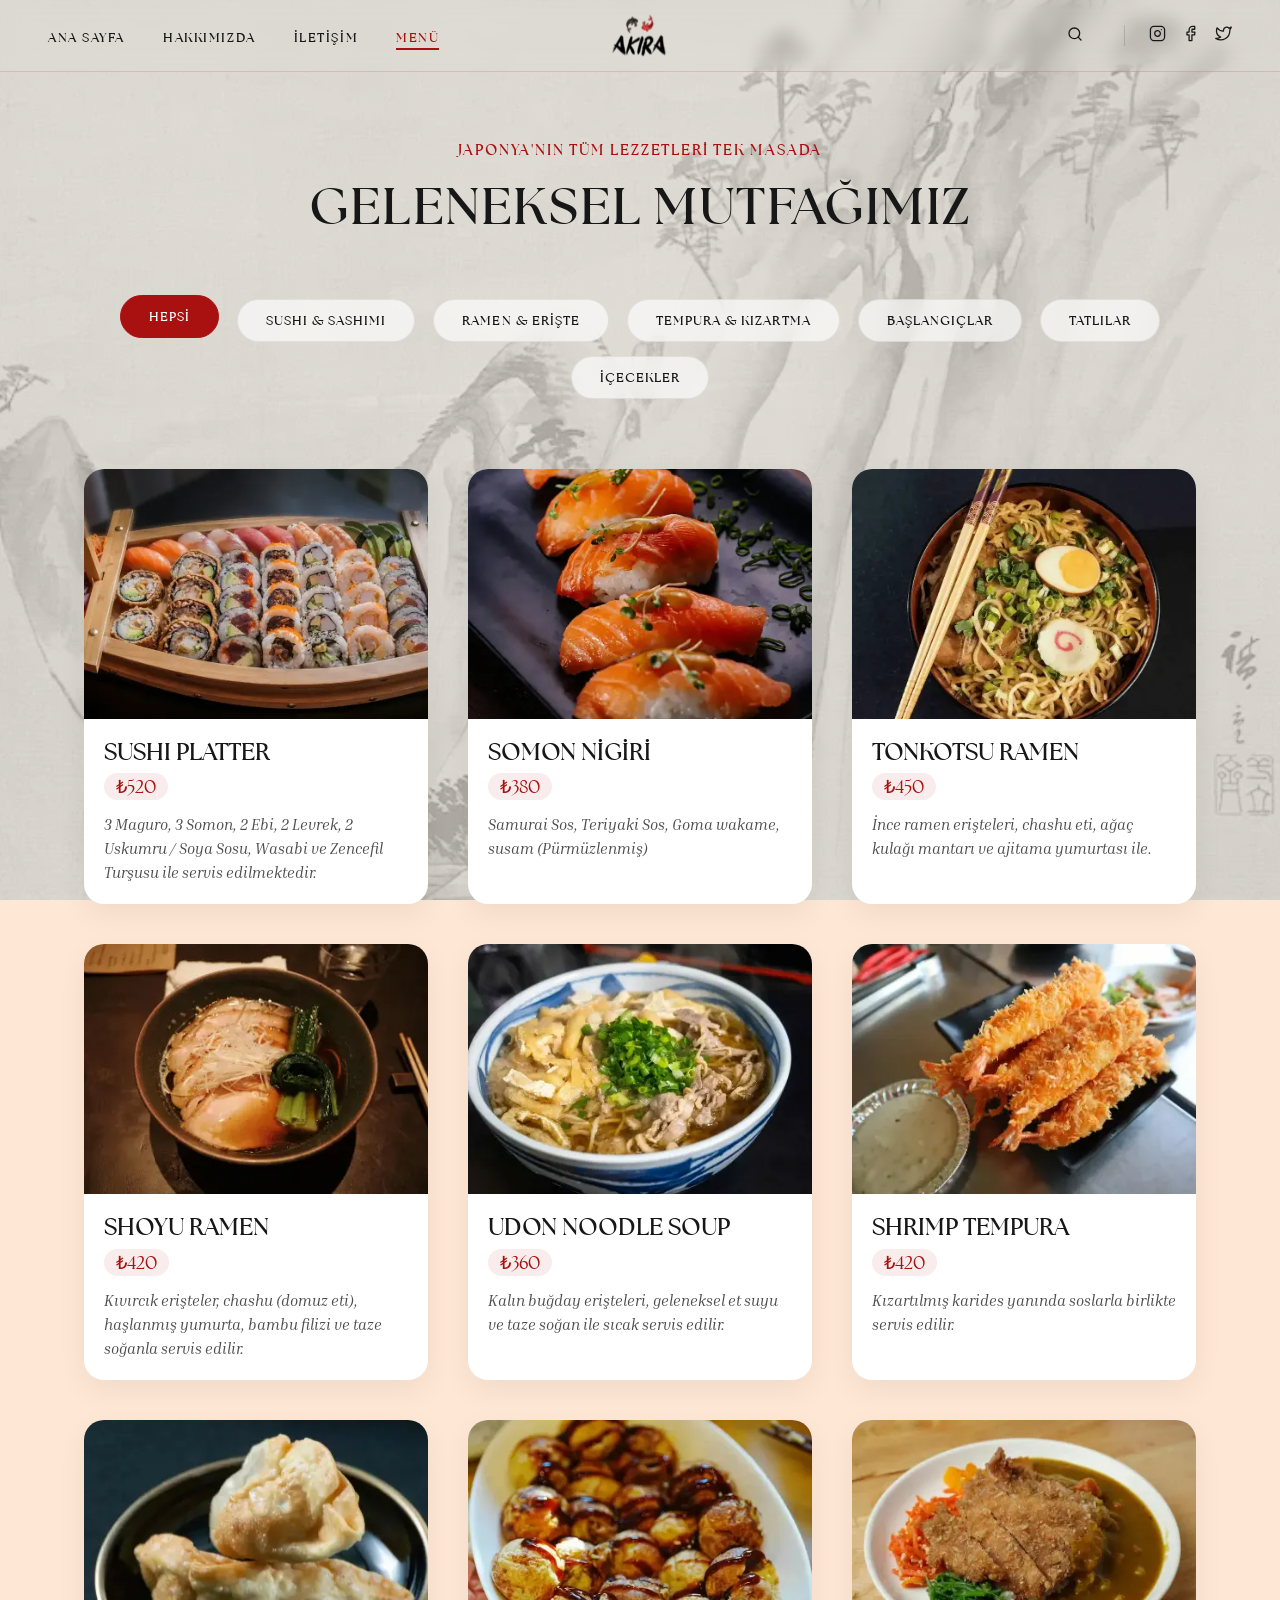
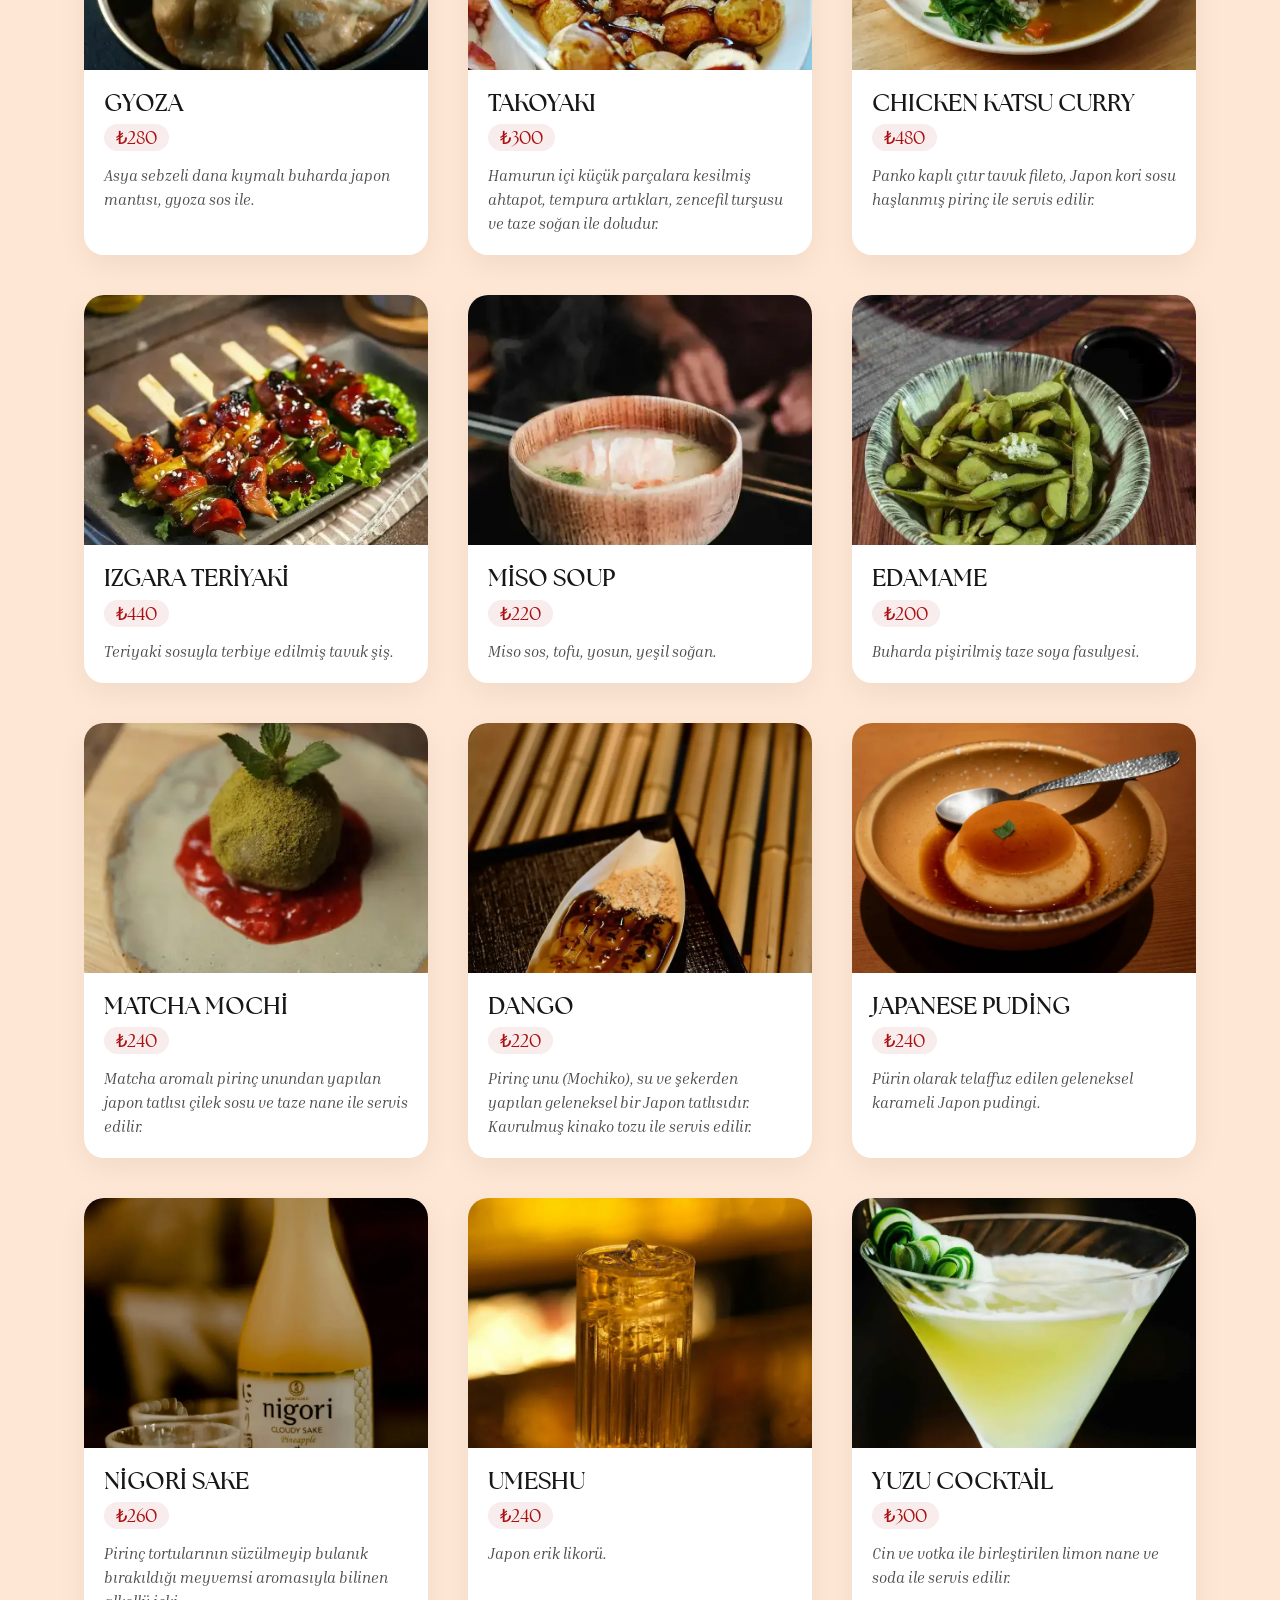
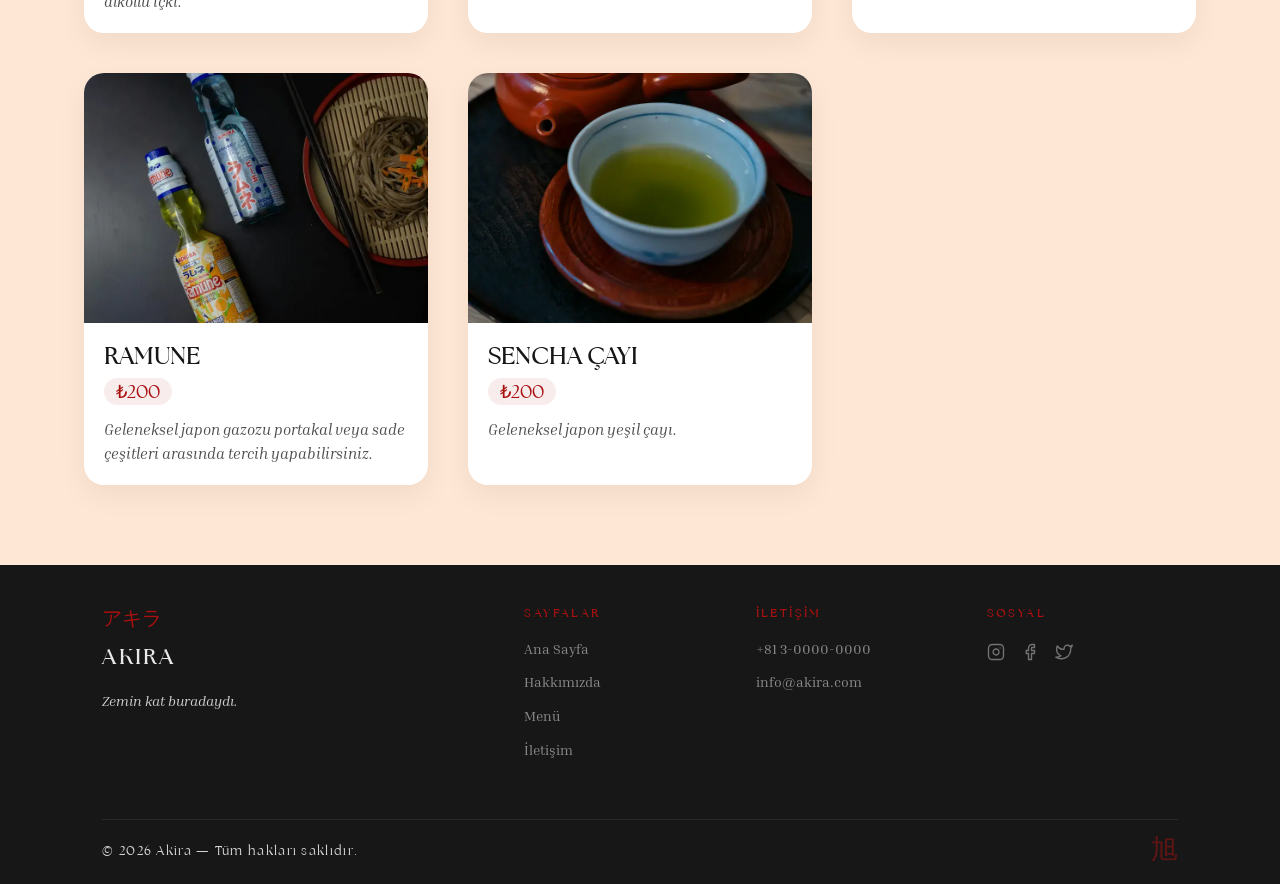
==== commit 4f8dd31f: "Lighthouse scores" ====
--- a/menu.html
+++ b/menu.html
@@ -38,7 +38,7 @@
     <div class="nav-right">
         <div class="search-container">
             <input type="text" class="search-input" placeholder="Ara...">
-            <button class="search-btn">
+            <button class="search-btn" aria-label="Arama Yap">
                 <svg viewBox="0 0 24 24" fill="none" stroke="currentColor" stroke-width="2" stroke-linecap="round" stroke-linejoin="round">
                     <circle cx="11" cy="11" r="8"></circle>
                     <line x1="21" y1="21" x2="16.65" y2="16.65"></line>
--- a/css/genel.css
+++ b/css/genel.css
@@ -110,13 +110,6 @@
     pointer-events: none;
 }
 
-.logo-kanji {
-    font-size: 14px;
-    letter-spacing: 0.4em;
-    color: var(--crimson);
-    opacity: 0.7;
-}
-
 .logo-text {
     font-size: 26px;
     font-weight: 700;
@@ -510,22 +503,21 @@
     font-weight: 300;
     font-size: 13px;
     letter-spacing: 0.1em;
-    color: rgba(255,255,255,0.25);
+     color: #D4D4D4;
 }
 
 .footer-kanji-deco {
     font-family: serif;
     font-size: 28px;
-    color: rgba(169,17,16,0.3);
+    color: #CC1110;
+    opacity: 0.4;
     line-height: 1;
 }
-
 .footer-kanji { 
     font-size: 20px;
-     color: var(--crimson);
-      opacity: 0.7; 
-}
-
+    color: var(--crimson);
+    opacity: 1;
+}
 /* animasyonlar */
 .fade-in {
     opacity: 0;
@@ -591,6 +583,6 @@
 
 @media (max-width: 480px) {
     .logo-text { font-size: 17px; letter-spacing: 0.05em; }
-    .logo-kanji { font-size: 11px; }
+    .footer-kanji { font-size: 11px; }
     .mobile-nav-link { font-size: 22px; }
 }
--- a/css/genel.css
+++ b/css/genel.css
@@ -110,13 +110,6 @@
     pointer-events: none;
 }
 
-.logo-kanji {
-    font-size: 14px;
-    letter-spacing: 0.4em;
-    color: var(--crimson);
-    opacity: 0.7;
-}
-
 .logo-text {
     font-size: 26px;
     font-weight: 700;
@@ -510,22 +503,21 @@
     font-weight: 300;
     font-size: 13px;
     letter-spacing: 0.1em;
-    color: rgba(255,255,255,0.25);
+     color: #D4D4D4;
 }
 
 .footer-kanji-deco {
     font-family: serif;
     font-size: 28px;
-    color: rgba(169,17,16,0.3);
+    color: #CC1110;
+    opacity: 0.4;
     line-height: 1;
 }
-
 .footer-kanji { 
     font-size: 20px;
-     color: var(--crimson);
-      opacity: 0.7; 
-}
-
+    color: var(--crimson);
+    opacity: 1;
+}
 /* animasyonlar */
 .fade-in {
     opacity: 0;
@@ -591,6 +583,6 @@
 
 @media (max-width: 480px) {
     .logo-text { font-size: 17px; letter-spacing: 0.05em; }
-    .logo-kanji { font-size: 11px; }
+    .footer-kanji { font-size: 11px; }
     .mobile-nav-link { font-size: 22px; }
 }
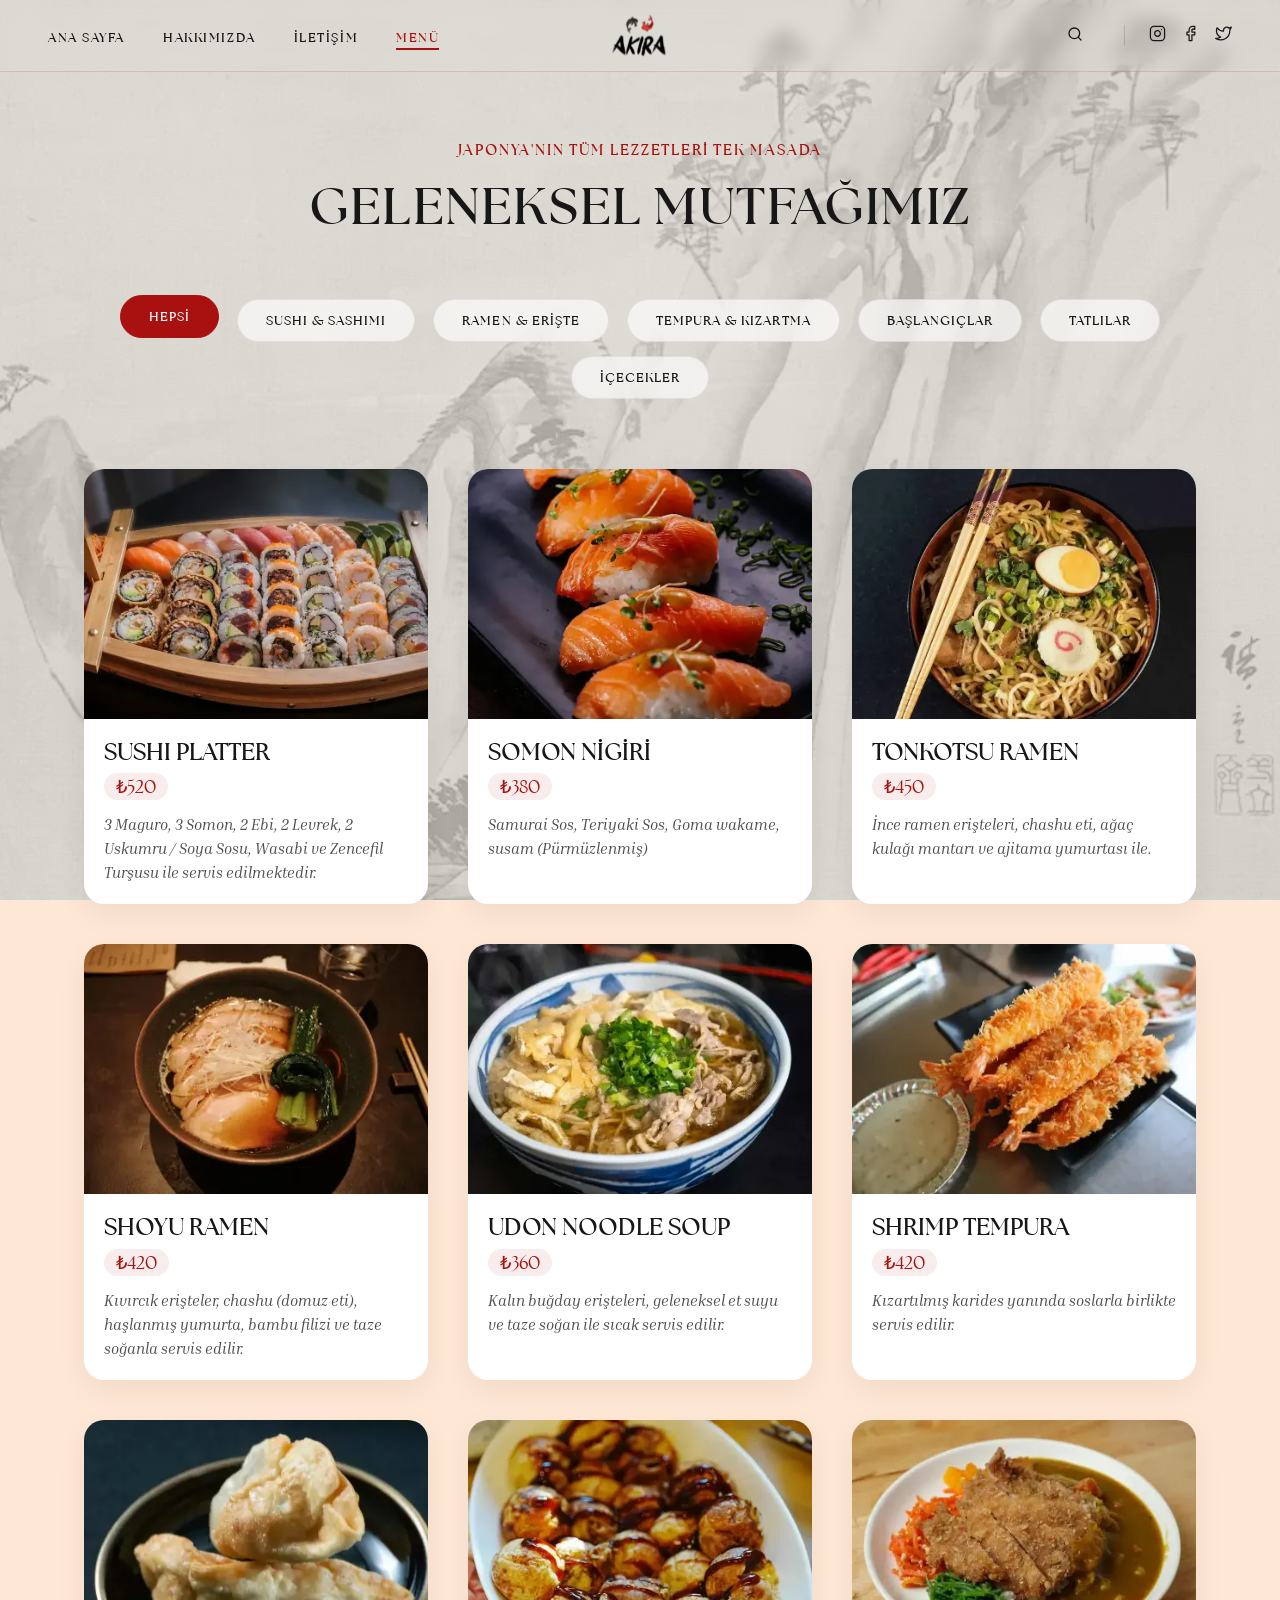
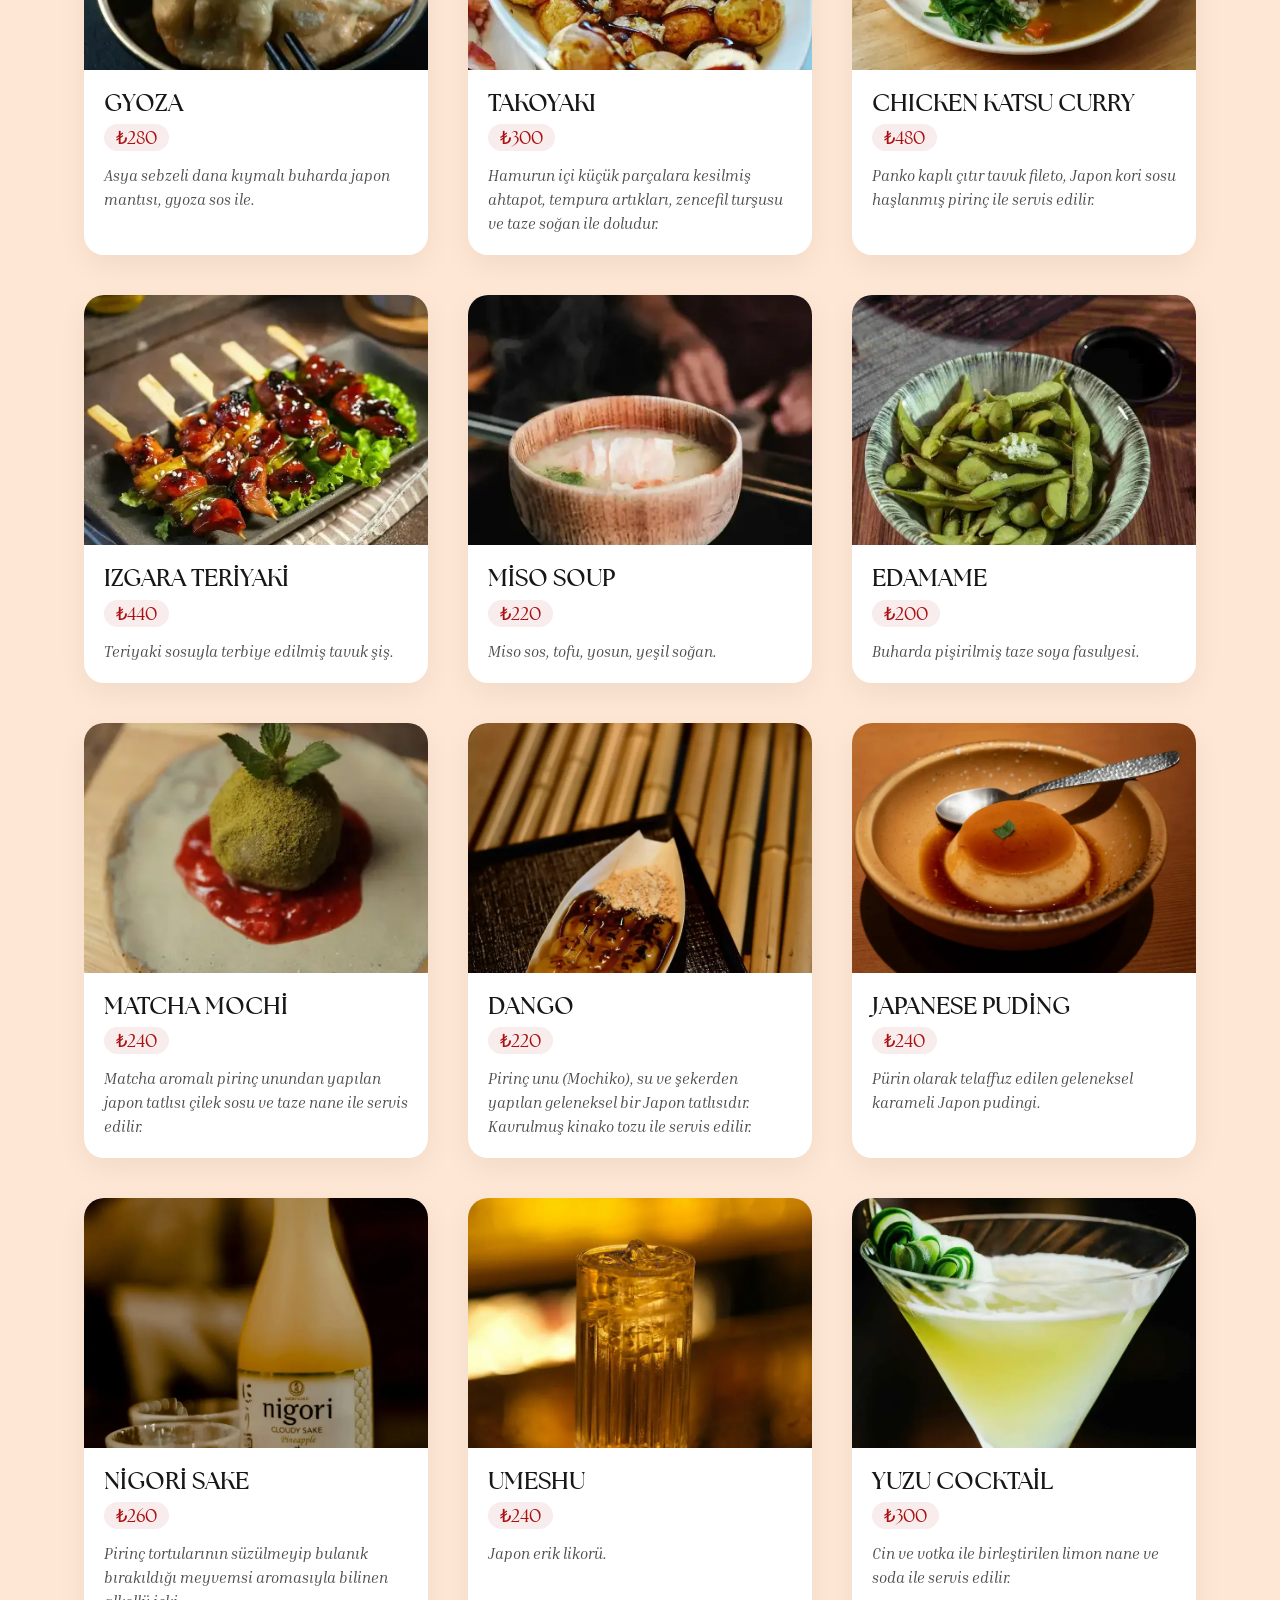
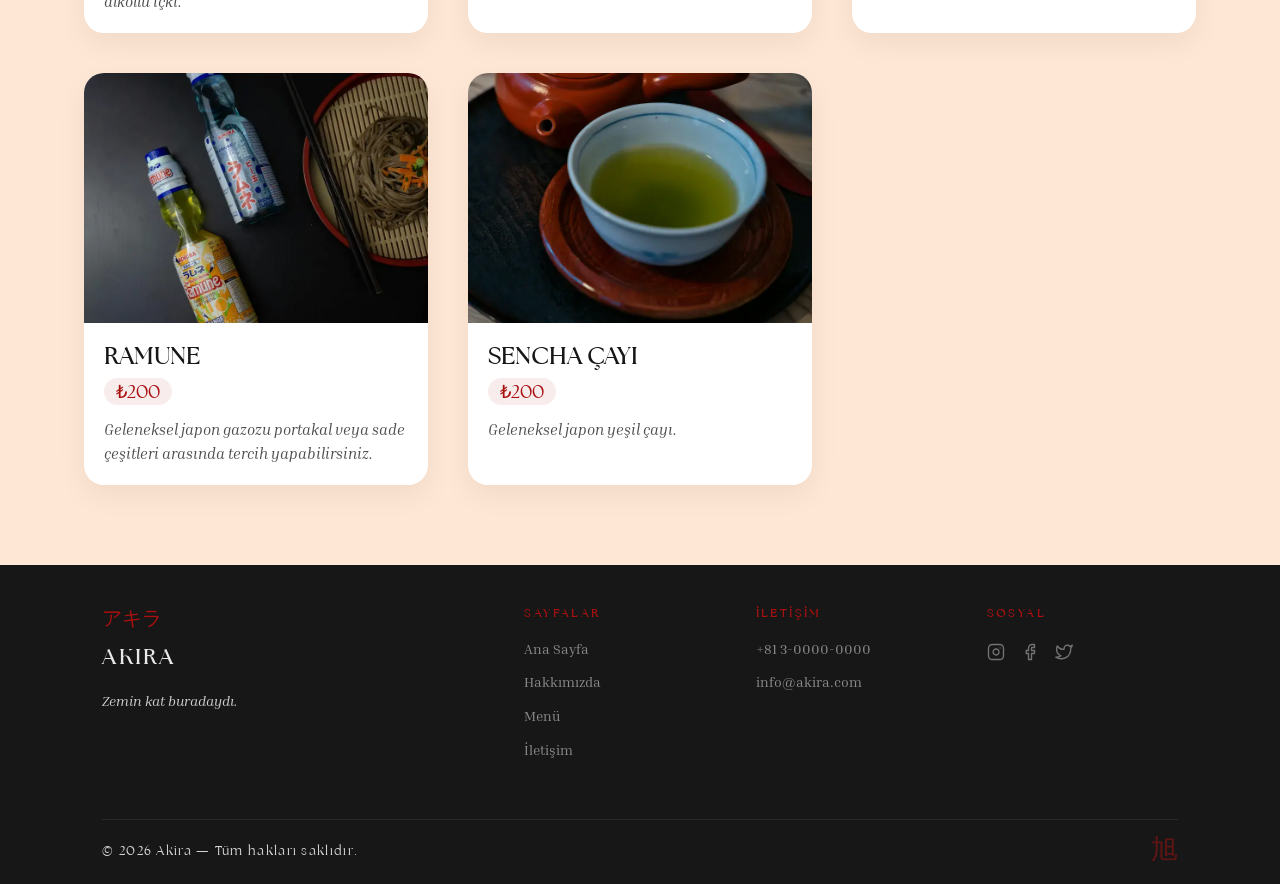
==== commit 84f8eed8: "Osman icin test kodlari eklendi" ====
--- a/menu.html
+++ b/menu.html
@@ -1,6 +1,7 @@
 <!DOCTYPE html>
 <html lang="tr">
 <head>
+
     <meta charset="UTF-8">
     <meta name="viewport" content="width=device-width, initial-scale=1.0">
     <meta name="description" content="AKIRA - Menü">
@@ -20,8 +21,42 @@
     <link rel="stylesheet" href="css/genel.css">
     <link rel="stylesheet" href="css/menu.css">
     </noscript>
+    <style>
+        .loader-container {
+            position: fixed;
+            top: 0;
+            left: 0;
+            width: 100%;
+            height: 100vh;
+            background-color: #FFE7D5; /* Sitenin arka plan rengi */
+            display: flex;
+            justify-content: center;
+            align-items: center;
+            z-index: 99999;
+            transition: opacity 0.5s ease, visibility 0.5s ease;
+        }
+        .koi-loader {
+            width: 200px;
+            height: 200px;
+            animation: spin 3s linear infinite;
+            transform-origin: 48% 50%; /* Yalpalama ayarını buraya da yaz */
+        }
+        @keyframes spin {
+            0% { transform: rotate(0deg); }
+            100% { transform: rotate(360deg); }
+        }
+        .loader-container.hidden {
+            opacity: 0;
+            visibility: hidden;
+        }
+    </style>
+
+    <link rel="stylesheet" href="css/genel.css">
 </head>
 <body class="menu-page">
+    <div class="loader-container" id="siteLoader">
+    <img src="images/loading.webp" alt="Yükleniyor..." class="koi-loader" fetchpriority="high" loading="eager" decoding="sync" >
+</div>
 
 <nav>
     <ul class="nav-links">
--- a/css/genel.css
+++ b/css/genel.css
@@ -585,4 +585,36 @@
     .logo-text { font-size: 17px; letter-spacing: 0.05em; }
     .footer-kanji { font-size: 11px; }
     .mobile-nav-link { font-size: 22px; }
+}
+/* --- KOI LOADER EKRANI (ORTAK) --- */
+.loader-container {
+  position: fixed;
+  top: 0;
+  left: 0;
+  width: 100%;
+  height: 100vh;
+  background-color: #f8f5f0; /* Sitenin temasına uygun fildişi arka plan */
+  display: flex;
+  justify-content: center;
+  align-items: center;
+  z-index: 9999; /* Navigasyon dahil her şeyin üzerinde durur */
+  transition: opacity 0.5s ease, visibility 0.5s ease;
+}
+
+.koi-loader {
+  width: 500px;
+  height: 500px;
+  animation: spin 3s linear infinite;
+  transform-origin: 48% 50%;
+}
+
+@keyframes spin {
+  0% { transform: rotate(0deg); }
+  100% { transform: rotate(360deg); }
+}
+
+/* Sayfa yüklendiğinde JS tarafından tetiklenecek gizleme class'ı */
+.loader-container.hidden {
+  opacity: 0;
+  visibility: hidden;
 }
--- a/css/genel.css
+++ b/css/genel.css
@@ -585,4 +585,36 @@
     .logo-text { font-size: 17px; letter-spacing: 0.05em; }
     .footer-kanji { font-size: 11px; }
     .mobile-nav-link { font-size: 22px; }
+}
+/* --- KOI LOADER EKRANI (ORTAK) --- */
+.loader-container {
+  position: fixed;
+  top: 0;
+  left: 0;
+  width: 100%;
+  height: 100vh;
+  background-color: #f8f5f0; /* Sitenin temasına uygun fildişi arka plan */
+  display: flex;
+  justify-content: center;
+  align-items: center;
+  z-index: 9999; /* Navigasyon dahil her şeyin üzerinde durur */
+  transition: opacity 0.5s ease, visibility 0.5s ease;
+}
+
+.koi-loader {
+  width: 500px;
+  height: 500px;
+  animation: spin 3s linear infinite;
+  transform-origin: 48% 50%;
+}
+
+@keyframes spin {
+  0% { transform: rotate(0deg); }
+  100% { transform: rotate(360deg); }
+}
+
+/* Sayfa yüklendiğinde JS tarafından tetiklenecek gizleme class'ı */
+.loader-container.hidden {
+  opacity: 0;
+  visibility: hidden;
 }
--- a/css/genel.css
+++ b/css/genel.css
@@ -585,4 +585,36 @@
     .logo-text { font-size: 17px; letter-spacing: 0.05em; }
     .footer-kanji { font-size: 11px; }
     .mobile-nav-link { font-size: 22px; }
+}
+/* --- KOI LOADER EKRANI (ORTAK) --- */
+.loader-container {
+  position: fixed;
+  top: 0;
+  left: 0;
+  width: 100%;
+  height: 100vh;
+  background-color: #f8f5f0; /* Sitenin temasına uygun fildişi arka plan */
+  display: flex;
+  justify-content: center;
+  align-items: center;
+  z-index: 9999; /* Navigasyon dahil her şeyin üzerinde durur */
+  transition: opacity 0.5s ease, visibility 0.5s ease;
+}
+
+.koi-loader {
+  width: 500px;
+  height: 500px;
+  animation: spin 3s linear infinite;
+  transform-origin: 48% 50%;
+}
+
+@keyframes spin {
+  0% { transform: rotate(0deg); }
+  100% { transform: rotate(360deg); }
+}
+
+/* Sayfa yüklendiğinde JS tarafından tetiklenecek gizleme class'ı */
+.loader-container.hidden {
+  opacity: 0;
+  visibility: hidden;
 }
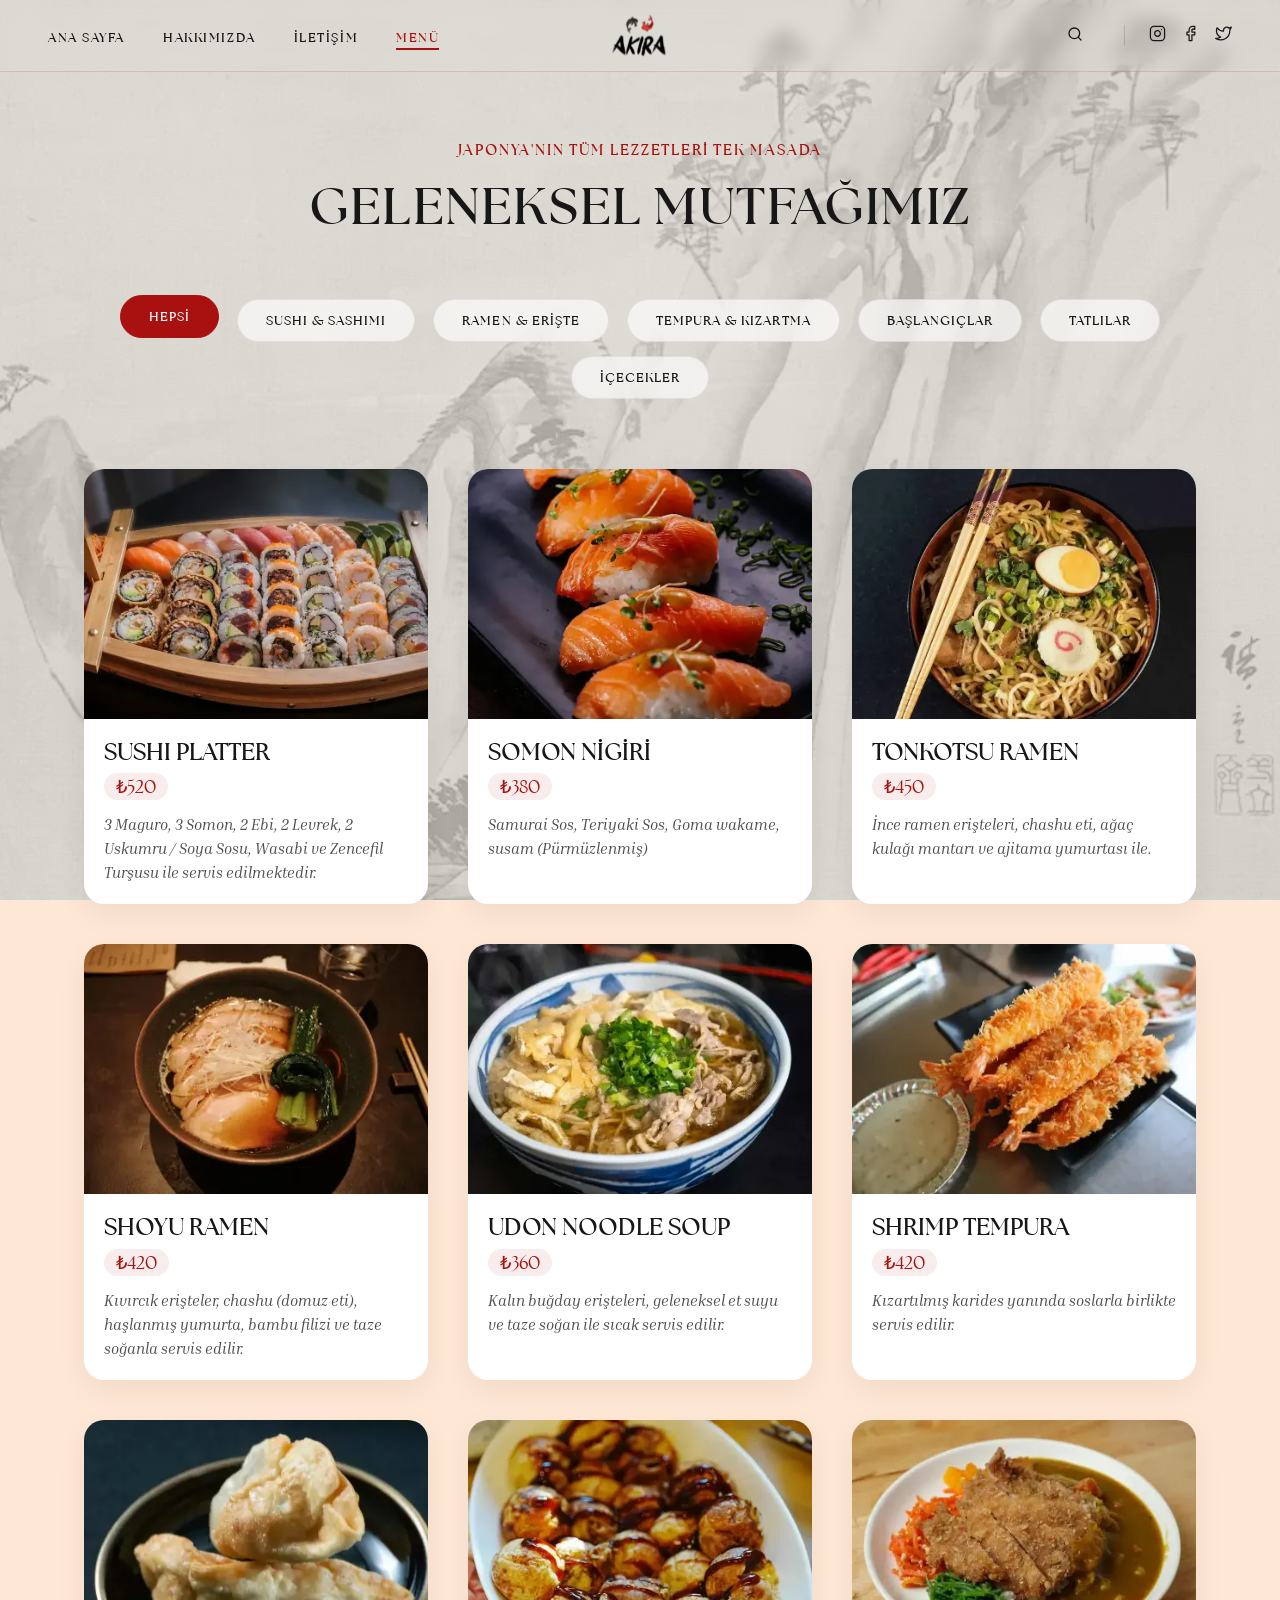
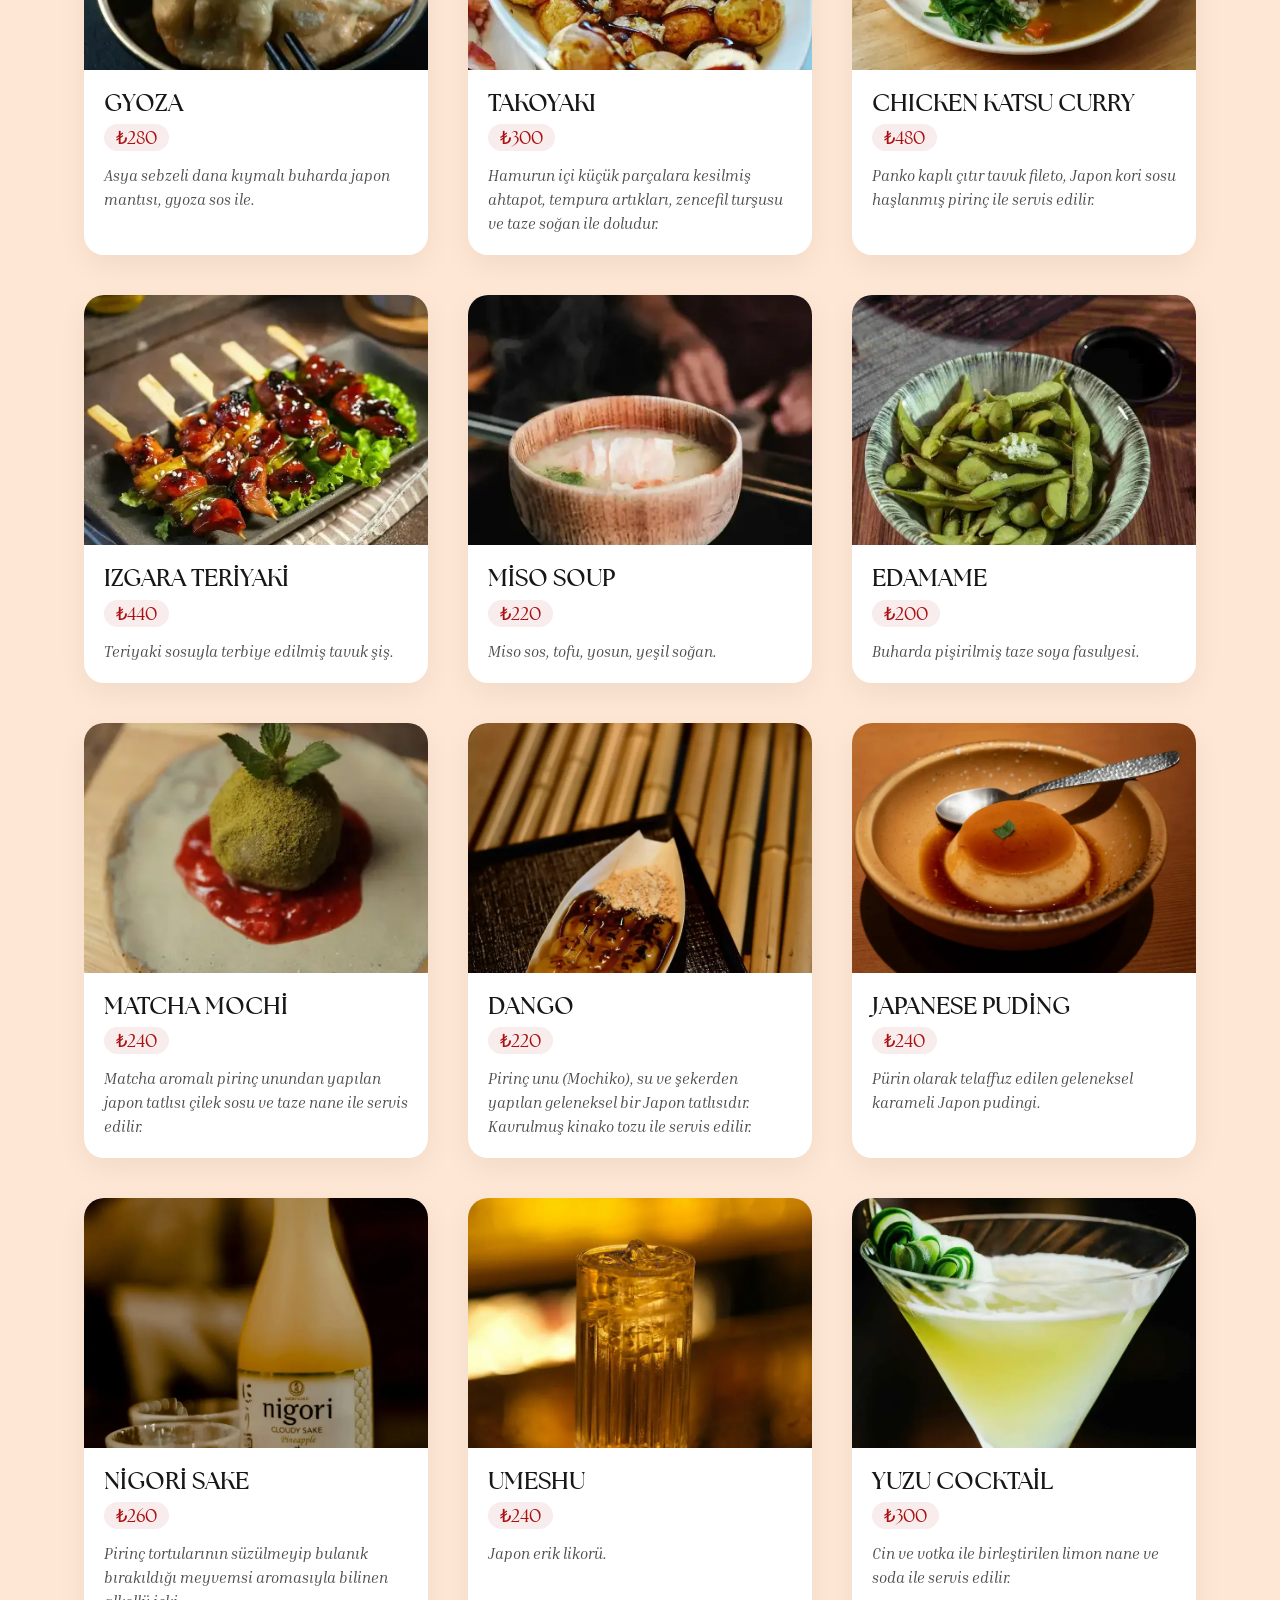
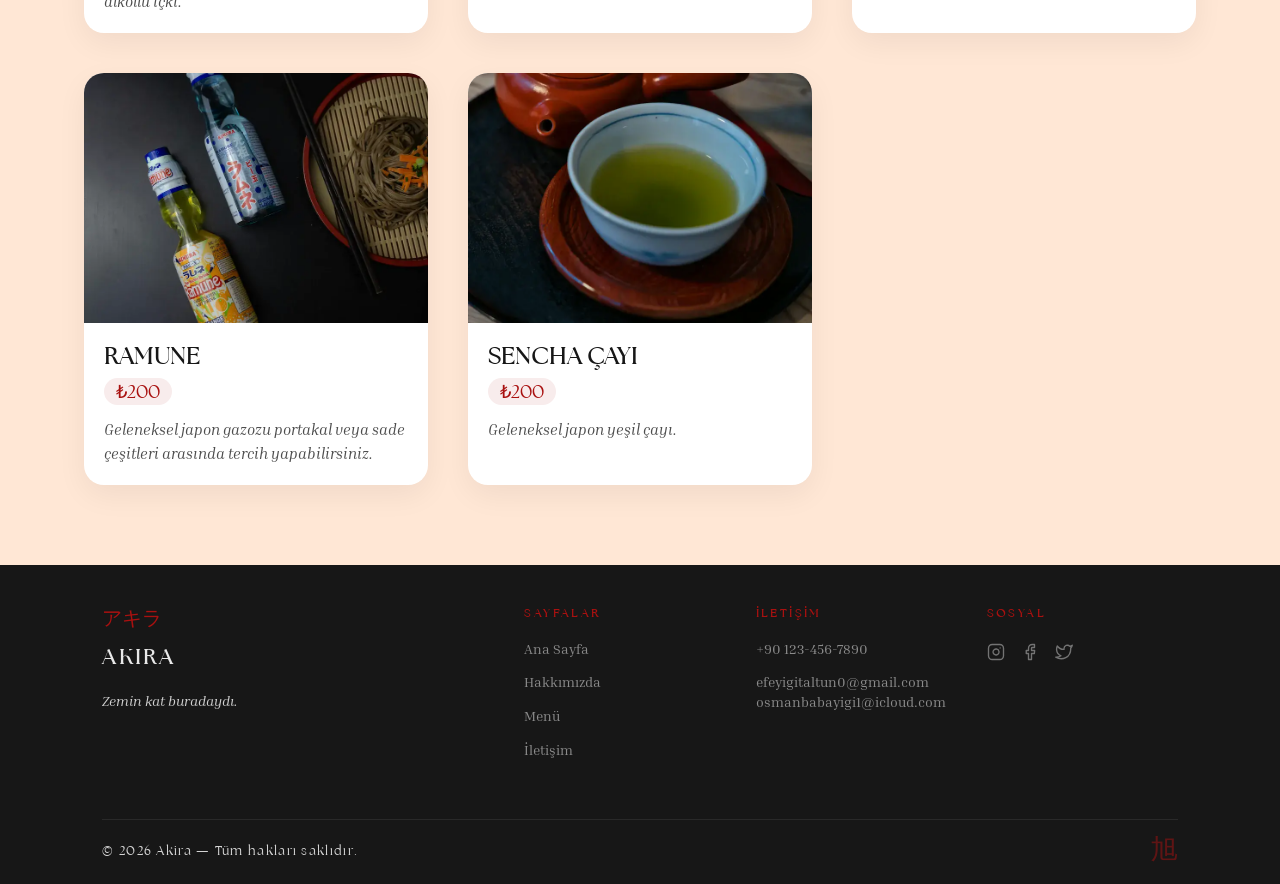
==== commit 6d8f17c0: "small fixes" ====
--- a/menu.html
+++ b/menu.html
@@ -1,61 +1,24 @@
 <!DOCTYPE html>
 <html lang="tr">
 <head>
-
     <meta charset="UTF-8">
     <meta name="viewport" content="width=device-width, initial-scale=1.0">
     <meta name="description" content="AKIRA - Menü">
     <title>Akira - Menü</title>
 
+    <!-- Google Fonts -->
     <link rel="preconnect" href="https://fonts.googleapis.com">
     <link rel="preconnect" href="https://fonts.gstatic.com" crossorigin>
-    <link rel="preload" href="https://fonts.googleapis.com/css2?family=Inria+Serif:ital,wght@0,300;0,400;0,700;1,400&display=swap" as="style" onload="this.onload=null;this.rel='stylesheet'">
-    <noscript>
-        <link href="https://fonts.googleapis.com/css2?family=Inria+Serif:ital,wght@0,300;0,400;0,700;1,400&display=swap" rel="stylesheet"/>
-    </noscript>
-
-    <link href="https://fonts.googleapis.com/css2?family=Inria+Serif:ital,wght@0,300;0,400;0,700;1,400&display=swap" rel="stylesheet"/>
-    <link rel="preload" href="css/genel.css" as="style" onload="this.onload=null;this.rel='stylesheet'">
-    <link rel="preload" href="css/menu.css" as="style" onload="this.onload=null;this.rel='stylesheet'">
-    <noscript>
+    <link rel="stylesheet" href="https://fonts.googleapis.com/css2?family=Inria+Serif:ital,wght@0,300;0,400;0,700;1,400&display=swap">
+
+    <!-- CSS -->
     <link rel="stylesheet" href="css/genel.css">
     <link rel="stylesheet" href="css/menu.css">
-    </noscript>
-    <style>
-        .loader-container {
-            position: fixed;
-            top: 0;
-            left: 0;
-            width: 100%;
-            height: 100vh;
-            background-color: #FFE7D5; /* Sitenin arka plan rengi */
-            display: flex;
-            justify-content: center;
-            align-items: center;
-            z-index: 99999;
-            transition: opacity 0.5s ease, visibility 0.5s ease;
-        }
-        .koi-loader {
-            width: 200px;
-            height: 200px;
-            animation: spin 3s linear infinite;
-            transform-origin: 48% 50%; /* Yalpalama ayarını buraya da yaz */
-        }
-        @keyframes spin {
-            0% { transform: rotate(0deg); }
-            100% { transform: rotate(360deg); }
-        }
-        .loader-container.hidden {
-            opacity: 0;
-            visibility: hidden;
-        }
-    </style>
-
-    <link rel="stylesheet" href="css/genel.css">
 </head>
 <body class="menu-page">
-    <div class="loader-container" id="siteLoader">
-    <img src="images/loading.webp" alt="Yükleniyor..." class="koi-loader" fetchpriority="high" loading="eager" decoding="sync" >
+
+<div class="loader-container" id="siteLoader">
+    <img src="images/loading.webp" alt="Yükleniyor..." class="koi-loader" fetchpriority="high" loading="eager" decoding="sync">
 </div>
 
 <nav>
@@ -107,374 +70,377 @@
         <span></span>
     </button>
 </nav>
-<main>  <div class="mobile-menu" id="mobileMenu">
-            <a href="index.html" class="mobile-nav-link">ANA SAYFA</a>
-            <a href="index.html#about" class="mobile-nav-link">HAKKIMIZDA</a>
-            <a href="index.html#contact" class="mobile-nav-link">İLETİŞİM</a>
-            <a href="menu.html" class="mobile-nav-link active">MENÜ</a>
-        </div>
-
-        <section class="menu-section">
-            <div class="menu-header">
-                <span class="menu-subtitle">JAPONYA'NIN TÜM LEZZETLERİ TEK MASADA</span>
-                <h1 class="menu-title">GELENEKSEL MUTFAĞIMIZ</h1>
-            </div>
-
-            <div class="menu-filters">
-                <button class="filter-btn active" data-filter="all">HEPSİ</button>
-                <button class="filter-btn" data-filter="sushi">SUSHI & SASHIMI</button>
-                <button class="filter-btn" data-filter="ramen">RAMEN & ERİŞTE</button>
-                <button class="filter-btn" data-filter="tempura">TEMPURA & KIZARTMA</button>
-                <button class="filter-btn" data-filter="baslangic">BAŞLANGIÇLAR</button>
-                <button class="filter-btn" data-filter="tatli">TATLILAR</button>
-                <button class="filter-btn" data-filter="icecek">İÇECEKLER</button>
-            </div>
-
-            <div class="menu-grid">
-
-                <article class="menu-item full-width-style" id="item-sushi-platter" data-category="sushi">
-                    <div class="item-inner">
-                        <div class="item-img-wrapper">
-                            <img src="images/sushi-platter.webp" alt="Sushi Platter" class="placeholder-img" fetchpriority="high">
-                        </div>
-                        <div class="item-text-wrapper">
-                            <div class="item-front">
-                                <h2 class="item-name">SUSHI PLATTER</h2>
-                                <span class="item-price">₺520</span>
-                            </div>
-                            <div class="item-details">
-                                <p>3 Maguro, 3 Somon, 2 Ebi, 2 Levrek, 2 Uskumru / Soya Sosu, Wasabi ve Zencefil Turşusu ile servis edilmektedir.</p>
-                            </div>
-                        </div>
-                    </div>
-                </article>
-
-                <article class="menu-item full-width-style" id="item-somon-nigiri" data-category="sushi">
-                    <div class="item-inner">
-                        <div class="item-img-wrapper">
-                            <img src="images/nigiri-sushi.webp" alt="Somon Nigiri" class="placeholder-img" loading="lazy">
-                        </div>
-                        <div class="item-text-wrapper">
-                            <div class="item-front">
-                                <h2 class="item-name">SOMON NİGİRİ</h2>
-                                <span class="item-price">₺380</span>
-                            </div>
-                            <div class="item-details">
-                                <p>Samurai Sos, Teriyaki Sos, Goma wakame, susam (Pürmüzlenmiş)</p>
-                            </div>
-                        </div>
-                    </div>
-                </article>
-
-                <article class="menu-item full-width-style" id="item-tonkotsu-ramen" data-category="ramen">
-                    <div class="item-inner">
-                        <div class="item-img-wrapper">
-                            <img src="images/tonkotsu-ramen.webp" alt="Tonkotsu Ramen" class="placeholder-img" loading="lazy">
-                        </div>
-                        <div class="item-text-wrapper">
-                            <div class="item-front">
-                                <h2 class="item-name">TONKOTSU RAMEN</h2>
-                                <span class="item-price">₺450</span>
-                            </div>
-                            <div class="item-details">
-                                <p>İnce ramen erişteleri, chashu eti, ağaç kulağı mantarı ve ajitama yumurtası ile.</p>
-                            </div>
-                        </div>
-                    </div>
-                </article>
-
-                <article class="menu-item full-width-style" id="item-shoyu-ramen" data-category="ramen">
-                    <div class="item-inner">
-                        <div class="item-img-wrapper">
-                            <img src="images/shoyu-ramen.webp" alt="Shoyu Ramen" class="placeholder-img" loading="lazy">
-                        </div>
-                        <div class="item-text-wrapper">
-                            <div class="item-front">
-                                <h2 class="item-name">SHOYU RAMEN</h2>
-                                <span class="item-price">₺420</span>
-                            </div>
-                            <div class="item-details">
-                                <p>Kıvırcık erişteler, chashu (domuz eti), haşlanmış yumurta, bambu filizi ve taze soğanla servis edilir.</p>
-                            </div>
-                        </div>
-                    </div>
-                </article>
-
-                <article class="menu-item full-width-style" id="item-udon-soup" data-category="ramen">
-                    <div class="item-inner">
-                        <div class="item-img-wrapper">
-                            <img src="images/udon-soup.webp" alt="Udon Noodle Soup" class="placeholder-img" loading="lazy">
-                        </div>
-                        <div class="item-text-wrapper">
-                            <div class="item-front">
-                                <h2 class="item-name">UDON NOODLE SOUP</h2>
-                                <span class="item-price">₺360</span>
-                            </div>
-                            <div class="item-details">
-                                <p>Kalın buğday erişteleri, geleneksel et suyu ve taze soğan ile sıcak servis edilir.</p>
-                            </div>
-                        </div>
-                    </div>
-                </article>
-
-                <article class="menu-item full-width-style" id="item-shrimp-tempura" data-category="tempura">
-                    <div class="item-inner">
-                        <div class="item-img-wrapper">
-                            <img src="images/shrimp-tempura.webp" alt="Shrimp Tempura" class="placeholder-img" loading="lazy">
-                        </div>
-                        <div class="item-text-wrapper">
-                            <div class="item-front">
-                                <h2 class="item-name">SHRIMP TEMPURA</h2>
-                                <span class="item-price">₺420</span>
-                            </div>
-                            <div class="item-details">
-                                <p>Kızartılmış karides yanında soslarla birlikte servis edilir.</p>
-                            </div>
-                        </div>
-                    </div>
-                </article>
-
-                <article class="menu-item full-width-style" id="item-gyoza" data-category="tempura">
-                    <div class="item-inner">
-                        <div class="item-img-wrapper">
-                            <img src="images/gyoza.webp" alt="Gyoza" class="placeholder-img" loading="lazy">
-                        </div>
-                        <div class="item-text-wrapper">
-                            <div class="item-front">
-                                <h2 class="item-name">GYOZA</h2>
-                                <span class="item-price">₺280</span>
-                            </div>
-                            <div class="item-details">
-                                <p>Asya sebzeli dana kıymalı buharda japon mantısı, gyoza sos ile.</p>
-                            </div>
-                        </div>
-                    </div>
-                </article>
-
-                <article class="menu-item full-width-style" id="item-takoyaki" data-category="tempura">
-                    <div class="item-inner">
-                        <div class="item-img-wrapper">
-                            <img src="images/takoyaki.webp" alt="Takoyaki" class="placeholder-img" loading="lazy">
-                        </div>
-                        <div class="item-text-wrapper">
-                            <div class="item-front">
-                                <h2 class="item-name">TAKOYAKI</h2>
-                                <span class="item-price">₺300</span>
-                            </div>
-                            <div class="item-details">
-                                <p>Hamurun içi küçük parçalara kesilmiş ahtapot, tempura artıkları, zencefil turşusu ve taze soğan ile doludur.</p>
-                            </div>
-                        </div>
-                    </div>
-                </article>
-
-                <article class="menu-item full-width-style" id="item-chicken-katsu-curry" data-category="ana">
-                    <div class="item-inner">
-                        <div class="item-img-wrapper">
-                            <img src="images/chicken-katsu-curry.webp" alt="Chicken Katsu Curry" class="placeholder-img" loading="lazy">
-                        </div>
-                        <div class="item-text-wrapper">
-                            <div class="item-front">
-                                <h2 class="item-name">CHICKEN KATSU CURRY</h2>
-                                <span class="item-price">₺480</span>
-                            </div>
-                            <div class="item-details">
-                                <p>Panko kaplı çıtır tavuk fileto, Japon kori sosu haşlanmış pirinç ile servis edilir.</p>
-                            </div>
-                        </div>
-                    </div>
-                </article>
-
-                <article class="menu-item full-width-style" id="item-teriyaki" data-category="ana">
-                    <div class="item-inner">
-                        <div class="item-img-wrapper">
-                            <img src="images/ızgara-teriyaki.webp" alt="Izgara Teriyaki" class="placeholder-img" loading="lazy">
-                        </div>
-                        <div class="item-text-wrapper">
-                            <div class="item-front">
-                                <h2 class="item-name">IZGARA TERİYAKİ</h2>
-                                <span class="item-price">₺440</span>
-                            </div>
-                            <div class="item-details">
-                                <p>Teriyaki sosuyla terbiye edilmiş tavuk şiş.</p>
-                            </div>
-                        </div>
-                    </div>
-                </article>
-
-                <article class="menu-item full-width-style" id="item-miso-soup" data-category="baslangic">
-                    <div class="item-inner">
-                        <div class="item-img-wrapper">
-                            <img src="images/miso-soup.webp" alt="Miso Soup" class="placeholder-img" loading="lazy">
-                        </div>
-                        <div class="item-text-wrapper">
-                            <div class="item-front">
-                                <h2 class="item-name">MİSO SOUP</h2>
-                                <span class="item-price">₺220</span>
-                            </div>
-                            <div class="item-details">
-                                <p>Miso sos, tofu, yosun, yeşil soğan.</p>
-                            </div>
-                        </div>
-                    </div>
-                </article>
-
-                <article class="menu-item full-width-style" id="item-edamame" data-category="baslangic">
-                    <div class="item-inner">
-                        <div class="item-img-wrapper">
-                            <img src="images/edamame.webp" alt="Edamame" class="placeholder-img" loading="lazy">
-                        </div>
-                        <div class="item-text-wrapper">
-                            <div class="item-front">
-                                <h2 class="item-name">EDAMAME</h2>
-                                <span class="item-price">₺200</span>
-                            </div>
-                            <div class="item-details">
-                                <p>Buharda pişirilmiş taze soya fasulyesi.</p>
-                            </div>
-                        </div>
-                    </div>
-                </article>
-
-                <article class="menu-item full-width-style" id="item-matcha-mochi" data-category="tatli">
-                    <div class="item-inner">
-                        <div class="item-img-wrapper">
-                            <img src="images/matcha-mochi.webp" alt="Matcha Mochi" class="placeholder-img" loading="lazy">
-                        </div>
-                        <div class="item-text-wrapper">
-                            <div class="item-front">
-                                <h2 class="item-name">MATCHA MOCHİ</h2>
-                                <span class="item-price">₺240</span>
-                            </div>
-                            <div class="item-details">
-                                <p>Matcha aromalı pirinç unundan yapılan japon tatlısı çilek sosu ve taze nane ile servis edilir.</p>
-                            </div>
-                        </div>
-                    </div>
-                </article>
-
-                <article class="menu-item full-width-style" id="item-dango" data-category="tatli">
-                    <div class="item-inner">
-                        <div class="item-img-wrapper">
-                            <img src="images/dango.webp" alt="Dango" class="placeholder-img" loading="lazy">
-                        </div>
-                        <div class="item-text-wrapper">
-                            <div class="item-front">
-                                <h2 class="item-name">DANGO</h2>
-                                <span class="item-price">₺220</span>
-                            </div>
-                            <div class="item-details">
-                                <p>Pirinç unu (Mochiko), su ve şekerden yapılan geleneksel bir Japon tatlısıdır. Kavrulmuş kinako tozu ile servis edilir.</p>
-                            </div>
-                        </div>
-                    </div>
-                </article>
-
-                <article class="menu-item full-width-style" id="item-japanese-puding" data-category="tatli">
-                    <div class="item-inner">
-                        <div class="item-img-wrapper">
-                            <img src="images/japanese-puding.webp" alt="Japanese Pudding" class="placeholder-img" loading="lazy">
-                        </div>
-                        <div class="item-text-wrapper">
-                            <div class="item-front">
-                                <h2 class="item-name">JAPANESE PUDİNG</h2>
-                                <span class="item-price">₺240</span>
-                            </div>
-                            <div class="item-details">
-                                <p>Pürin olarak telaffuz edilen geleneksel karameli Japon pudingi.</p>
-                            </div>
-                        </div>
-                    </div>
-                </article>
-
-                <article class="menu-item full-width-style" id="item-nigori-sake" data-category="icecek">
-                    <div class="item-inner">
-                        <div class="item-img-wrapper">
-                            <img src="images/bulutlu-sake.webp" alt="Nigori Sake" class="placeholder-img" loading="lazy">
-                        </div>
-                        <div class="item-text-wrapper">
-                            <div class="item-front">
-                                <h2 class="item-name">NİGORİ SAKE</h2>
-                                <span class="item-price">₺260</span>
-                            </div>
-                            <div class="item-details">
-                                <p>Pirinç tortularının süzülmeyip bulanık bırakıldığı meyvemsi aromasıyla bilinen alkollü içki.</p>
-                            </div>
-                        </div>
-                    </div>
-                </article>
-
-                <article class="menu-item full-width-style" id="item-umeshu" data-category="icecek">
-                    <div class="item-inner">
-                        <div class="item-img-wrapper">
-                            <img src="images/umeshu.webp" alt="Umeshu" class="placeholder-img" loading="lazy">
-                        </div>
-                        <div class="item-text-wrapper">
-                            <div class="item-front">
-                                <h2 class="item-name">UMESHU</h2>
-                                <span class="item-price">₺240</span>
-                            </div>
-                            <div class="item-details">
-                                <p>Japon erik likorü.</p>
-                            </div>
-                        </div>
-                    </div>
-                </article>
-
-                <article class="menu-item full-width-style" id="item-yuzu-cocktail" data-category="icecek">
-                    <div class="item-inner">
-                        <div class="item-img-wrapper">
-                            <img src="images/yuzu.webp" alt="Yuzu Cocktail" class="placeholder-img" loading="lazy">
-                        </div>
-                        <div class="item-text-wrapper">
-                            <div class="item-front">
-                                <h2 class="item-name">YUZU COCKTAİL</h2>
-                                <span class="item-price">₺300</span>
-                            </div>
-                            <div class="item-details">
-                                <p>Cin ve votka ile birleştirilen limon nane ve soda ile servis edilir.</p>
-                            </div>
-                        </div>
-                    </div>
-                </article>
-
-                <article class="menu-item full-width-style" id="item-ramune" data-category="icecek">
-                    <div class="item-inner">
-                        <div class="item-img-wrapper">
-                            <img src="images/ramune.webp" alt="Ramune" class="placeholder-img" loading="lazy">
-                        </div>
-                        <div class="item-text-wrapper">
-                            <div class="item-front">
-                                <h2 class="item-name">RAMUNE</h2>
-                                <span class="item-price">₺200</span>
-                            </div>
-                            <div class="item-details">
-                                <p>Geleneksel japon gazozu portakal veya sade çeşitleri arasında tercih yapabilirsiniz.</p>
-                            </div>
-                        </div>
-                    </div>
-                </article>
-
-                <article class="menu-item full-width-style" id="item-sencha" data-category="icecek">
-                    <div class="item-inner">
-                        <div class="item-img-wrapper">
-                            <img src="images/sencha-çayı.webp" alt="Sencha Çayı" class="placeholder-img" loading="lazy">
-                        </div>
-                        <div class="item-text-wrapper">
-                            <div class="item-front">
-                                <h2 class="item-name">SENCHA ÇAYI</h2>
-                                <span class="item-price">₺200</span>
-                            </div>
-                            <div class="item-details">
-                                <p>Geleneksel japon yeşil çayı.</p>
-                            </div>
-                        </div>
-                    </div>
-                </article>
-
-            </div>
-        </section>
+
+<div class="mobile-menu" id="mobileMenu">
+    <a href="index.html" class="mobile-nav-link">ANA SAYFA</a>
+    <a href="index.html#about" class="mobile-nav-link">HAKKIMIZDA</a>
+    <a href="index.html#contact" class="mobile-nav-link">İLETİŞİM</a>
+    <a href="menu.html" class="mobile-nav-link active">MENÜ</a>
+</div>
+
+<main>
+    <section class="menu-section">
+        <div class="menu-header">
+            <span class="menu-subtitle">JAPONYA'NIN TÜM LEZZETLERİ TEK MASADA</span>
+            <h1 class="menu-title">GELENEKSEL MUTFAĞIMIZ</h1>
+        </div>
+
+        <div class="menu-filters">
+            <button class="filter-btn active" data-filter="all">HEPSİ</button>
+            <button class="filter-btn" data-filter="sushi">SUSHI & SASHIMI</button>
+            <button class="filter-btn" data-filter="ramen">RAMEN & ERİŞTE</button>
+            <button class="filter-btn" data-filter="tempura">TEMPURA & KIZARTMA</button>
+            <button class="filter-btn" data-filter="baslangic">BAŞLANGIÇLAR</button>
+            <button class="filter-btn" data-filter="tatli">TATLILAR</button>
+            <button class="filter-btn" data-filter="icecek">İÇECEKLER</button>
+        </div>
+
+        <div class="menu-grid">
+
+            <article class="menu-item full-width-style" id="item-sushi-platter" data-category="sushi">
+                <div class="item-inner">
+                    <div class="item-img-wrapper">
+                        <img src="images/sushi-platter.webp" alt="Sushi Platter" class="placeholder-img" fetchpriority="high">
+                    </div>
+                    <div class="item-text-wrapper">
+                        <div class="item-front">
+                            <h2 class="item-name">SUSHI PLATTER</h2>
+                            <span class="item-price">₺520</span>
+                        </div>
+                        <div class="item-details">
+                            <p>3 Maguro, 3 Somon, 2 Ebi, 2 Levrek, 2 Uskumru / Soya Sosu, Wasabi ve Zencefil Turşusu ile servis edilmektedir.</p>
+                        </div>
+                    </div>
+                </div>
+            </article>
+
+            <article class="menu-item full-width-style" id="item-somon-nigiri" data-category="sushi">
+                <div class="item-inner">
+                    <div class="item-img-wrapper">
+                        <img src="images/nigiri-sushi.webp" alt="Somon Nigiri" class="placeholder-img" loading="lazy">
+                    </div>
+                    <div class="item-text-wrapper">
+                        <div class="item-front">
+                            <h2 class="item-name">SOMON NİGİRİ</h2>
+                            <span class="item-price">₺380</span>
+                        </div>
+                        <div class="item-details">
+                            <p>Samurai Sos, Teriyaki Sos, Goma wakame, susam (Pürmüzlenmiş)</p>
+                        </div>
+                    </div>
+                </div>
+            </article>
+
+            <article class="menu-item full-width-style" id="item-tonkotsu-ramen" data-category="ramen">
+                <div class="item-inner">
+                    <div class="item-img-wrapper">
+                        <img src="images/tonkotsu-ramen.webp" alt="Tonkotsu Ramen" class="placeholder-img" loading="lazy">
+                    </div>
+                    <div class="item-text-wrapper">
+                        <div class="item-front">
+                            <h2 class="item-name">TONKOTSU RAMEN</h2>
+                            <span class="item-price">₺450</span>
+                        </div>
+                        <div class="item-details">
+                            <p>İnce ramen erişteleri, chashu eti, ağaç kulağı mantarı ve ajitama yumurtası ile.</p>
+                        </div>
+                    </div>
+                </div>
+            </article>
+
+            <article class="menu-item full-width-style" id="item-shoyu-ramen" data-category="ramen">
+                <div class="item-inner">
+                    <div class="item-img-wrapper">
+                        <img src="images/shoyu-ramen.webp" alt="Shoyu Ramen" class="placeholder-img" loading="lazy">
+                    </div>
+                    <div class="item-text-wrapper">
+                        <div class="item-front">
+                            <h2 class="item-name">SHOYU RAMEN</h2>
+                            <span class="item-price">₺420</span>
+                        </div>
+                        <div class="item-details">
+                            <p>Kıvırcık erişteler, chashu (domuz eti), haşlanmış yumurta, bambu filizi ve taze soğanla servis edilir.</p>
+                        </div>
+                    </div>
+                </div>
+            </article>
+
+            <article class="menu-item full-width-style" id="item-udon-soup" data-category="ramen">
+                <div class="item-inner">
+                    <div class="item-img-wrapper">
+                        <img src="images/udon-soup.webp" alt="Udon Noodle Soup" class="placeholder-img" loading="lazy">
+                    </div>
+                    <div class="item-text-wrapper">
+                        <div class="item-front">
+                            <h2 class="item-name">UDON NOODLE SOUP</h2>
+                            <span class="item-price">₺360</span>
+                        </div>
+                        <div class="item-details">
+                            <p>Kalın buğday erişteleri, geleneksel et suyu ve taze soğan ile sıcak servis edilir.</p>
+                        </div>
+                    </div>
+                </div>
+            </article>
+
+            <article class="menu-item full-width-style" id="item-shrimp-tempura" data-category="tempura">
+                <div class="item-inner">
+                    <div class="item-img-wrapper">
+                        <img src="images/shrimp-tempura.webp" alt="Shrimp Tempura" class="placeholder-img" loading="lazy">
+                    </div>
+                    <div class="item-text-wrapper">
+                        <div class="item-front">
+                            <h2 class="item-name">SHRIMP TEMPURA</h2>
+                            <span class="item-price">₺420</span>
+                        </div>
+                        <div class="item-details">
+                            <p>Kızartılmış karides yanında soslarla birlikte servis edilir.</p>
+                        </div>
+                    </div>
+                </div>
+            </article>
+
+            <article class="menu-item full-width-style" id="item-gyoza" data-category="tempura">
+                <div class="item-inner">
+                    <div class="item-img-wrapper">
+                        <img src="images/gyoza.webp" alt="Gyoza" class="placeholder-img" loading="lazy">
+                    </div>
+                    <div class="item-text-wrapper">
+                        <div class="item-front">
+                            <h2 class="item-name">GYOZA</h2>
+                            <span class="item-price">₺280</span>
+                        </div>
+                        <div class="item-details">
+                            <p>Asya sebzeli dana kıymalı buharda japon mantısı, gyoza sos ile.</p>
+                        </div>
+                    </div>
+                </div>
+            </article>
+
+            <article class="menu-item full-width-style" id="item-takoyaki" data-category="tempura">
+                <div class="item-inner">
+                    <div class="item-img-wrapper">
+                        <img src="images/takoyaki.webp" alt="Takoyaki" class="placeholder-img" loading="lazy">
+                    </div>
+                    <div class="item-text-wrapper">
+                        <div class="item-front">
+                            <h2 class="item-name">TAKOYAKI</h2>
+                            <span class="item-price">₺300</span>
+                        </div>
+                        <div class="item-details">
+                            <p>Hamurun içi küçük parçalara kesilmiş ahtapot, tempura artıkları, zencefil turşusu ve taze soğan ile doludur.</p>
+                        </div>
+                    </div>
+                </div>
+            </article>
+
+            <article class="menu-item full-width-style" id="item-chicken-katsu-curry" data-category="ana">
+                <div class="item-inner">
+                    <div class="item-img-wrapper">
+                        <img src="images/chicken-katsu-curry.webp" alt="Chicken Katsu Curry" class="placeholder-img" loading="lazy">
+                    </div>
+                    <div class="item-text-wrapper">
+                        <div class="item-front">
+                            <h2 class="item-name">CHICKEN KATSU CURRY</h2>
+                            <span class="item-price">₺480</span>
+                        </div>
+                        <div class="item-details">
+                            <p>Panko kaplı çıtır tavuk fileto, Japon kori sosu haşlanmış pirinç ile servis edilir.</p>
+                        </div>
+                    </div>
+                </div>
+            </article>
+
+            <article class="menu-item full-width-style" id="item-teriyaki" data-category="ana">
+                <div class="item-inner">
+                    <div class="item-img-wrapper">
+                        <img src="images/ızgara-teriyaki.webp" alt="Izgara Teriyaki" class="placeholder-img" loading="lazy">
+                    </div>
+                    <div class="item-text-wrapper">
+                        <div class="item-front">
+                            <h2 class="item-name">IZGARA TERİYAKİ</h2>
+                            <span class="item-price">₺440</span>
+                        </div>
+                        <div class="item-details">
+                            <p>Teriyaki sosuyla terbiye edilmiş tavuk şiş.</p>
+                        </div>
+                    </div>
+                </div>
+            </article>
+
+            <article class="menu-item full-width-style" id="item-miso-soup" data-category="baslangic">
+                <div class="item-inner">
+                    <div class="item-img-wrapper">
+                        <img src="images/miso-soup.webp" alt="Miso Soup" class="placeholder-img" loading="lazy">
+                    </div>
+                    <div class="item-text-wrapper">
+                        <div class="item-front">
+                            <h2 class="item-name">MİSO SOUP</h2>
+                            <span class="item-price">₺220</span>
+                        </div>
+                        <div class="item-details">
+                            <p>Miso sos, tofu, yosun, yeşil soğan.</p>
+                        </div>
+                    </div>
+                </div>
+            </article>
+
+            <article class="menu-item full-width-style" id="item-edamame" data-category="baslangic">
+                <div class="item-inner">
+                    <div class="item-img-wrapper">
+                        <img src="images/edamame.webp" alt="Edamame" class="placeholder-img" loading="lazy">
+                    </div>
+                    <div class="item-text-wrapper">
+                        <div class="item-front">
+                            <h2 class="item-name">EDAMAME</h2>
+                            <span class="item-price">₺200</span>
+                        </div>
+                        <div class="item-details">
+                            <p>Buharda pişirilmiş taze soya fasulyesi.</p>
+                        </div>
+                    </div>
+                </div>
+            </article>
+
+            <article class="menu-item full-width-style" id="item-matcha-mochi" data-category="tatli">
+                <div class="item-inner">
+                    <div class="item-img-wrapper">
+                        <img src="images/matcha-mochi.webp" alt="Matcha Mochi" class="placeholder-img" loading="lazy">
+                    </div>
+                    <div class="item-text-wrapper">
+                        <div class="item-front">
+                            <h2 class="item-name">MATCHA MOCHİ</h2>
+                            <span class="item-price">₺240</span>
+                        </div>
+                        <div class="item-details">
+                            <p>Matcha aromalı pirinç unundan yapılan japon tatlısı çilek sosu ve taze nane ile servis edilir.</p>
+                        </div>
+                    </div>
+                </div>
+            </article>
+
+            <article class="menu-item full-width-style" id="item-dango" data-category="tatli">
+                <div class="item-inner">
+                    <div class="item-img-wrapper">
+                        <img src="images/dango.webp" alt="Dango" class="placeholder-img" loading="lazy">
+                    </div>
+                    <div class="item-text-wrapper">
+                        <div class="item-front">
+                            <h2 class="item-name">DANGO</h2>
+                            <span class="item-price">₺220</span>
+                        </div>
+                        <div class="item-details">
+                            <p>Pirinç unu (Mochiko), su ve şekerden yapılan geleneksel bir Japon tatlısıdır. Kavrulmuş kinako tozu ile servis edilir.</p>
+                        </div>
+                    </div>
+                </div>
+            </article>
+
+            <article class="menu-item full-width-style" id="item-japanese-puding" data-category="tatli">
+                <div class="item-inner">
+                    <div class="item-img-wrapper">
+                        <img src="images/japanese-puding.webp" alt="Japanese Pudding" class="placeholder-img" loading="lazy">
+                    </div>
+                    <div class="item-text-wrapper">
+                        <div class="item-front">
+                            <h2 class="item-name">JAPANESE PUDİNG</h2>
+                            <span class="item-price">₺240</span>
+                        </div>
+                        <div class="item-details">
+                            <p>Pürin olarak telaffuz edilen geleneksel karameli Japon pudingi.</p>
+                        </div>
+                    </div>
+                </div>
+            </article>
+
+            <article class="menu-item full-width-style" id="item-nigori-sake" data-category="icecek">
+                <div class="item-inner">
+                    <div class="item-img-wrapper">
+                        <img src="images/bulutlu-sake.webp" alt="Nigori Sake" class="placeholder-img" loading="lazy">
+                    </div>
+                    <div class="item-text-wrapper">
+                        <div class="item-front">
+                            <h2 class="item-name">NİGORİ SAKE</h2>
+                            <span class="item-price">₺260</span>
+                        </div>
+                        <div class="item-details">
+                            <p>Pirinç tortularının süzülmeyip bulanık bırakıldığı meyvemsi aromasıyla bilinen alkollü içki.</p>
+                        </div>
+                    </div>
+                </div>
+            </article>
+
+            <article class="menu-item full-width-style" id="item-umeshu" data-category="icecek">
+                <div class="item-inner">
+                    <div class="item-img-wrapper">
+                        <img src="images/umeshu.webp" alt="Umeshu" class="placeholder-img" loading="lazy">
+                    </div>
+                    <div class="item-text-wrapper">
+                        <div class="item-front">
+                            <h2 class="item-name">UMESHU</h2>
+                            <span class="item-price">₺240</span>
+                        </div>
+                        <div class="item-details">
+                            <p>Japon erik likorü.</p>
+                        </div>
+                    </div>
+                </div>
+            </article>
+
+            <article class="menu-item full-width-style" id="item-yuzu-cocktail" data-category="icecek">
+                <div class="item-inner">
+                    <div class="item-img-wrapper">
+                        <img src="images/yuzu.webp" alt="Yuzu Cocktail" class="placeholder-img" loading="lazy">
+                    </div>
+                    <div class="item-text-wrapper">
+                        <div class="item-front">
+                            <h2 class="item-name">YUZU COCKTAİL</h2>
+                            <span class="item-price">₺300</span>
+                        </div>
+                        <div class="item-details">
+                            <p>Cin ve votka ile birleştirilen limon nane ve soda ile servis edilir.</p>
+                        </div>
+                    </div>
+                </div>
+            </article>
+
+            <article class="menu-item full-width-style" id="item-ramune" data-category="icecek">
+                <div class="item-inner">
+                    <div class="item-img-wrapper">
+                        <img src="images/ramune.webp" alt="Ramune" class="placeholder-img" loading="lazy">
+                    </div>
+                    <div class="item-text-wrapper">
+                        <div class="item-front">
+                            <h2 class="item-name">RAMUNE</h2>
+                            <span class="item-price">₺200</span>
+                        </div>
+                        <div class="item-details">
+                            <p>Geleneksel japon gazozu portakal veya sade çeşitleri arasında tercih yapabilirsiniz.</p>
+                        </div>
+                    </div>
+                </div>
+            </article>
+
+            <article class="menu-item full-width-style" id="item-sencha" data-category="icecek">
+                <div class="item-inner">
+                    <div class="item-img-wrapper">
+                        <img src="images/sencha-çayı.webp" alt="Sencha Çayı" class="placeholder-img" loading="lazy">
+                    </div>
+                    <div class="item-text-wrapper">
+                        <div class="item-front">
+                            <h2 class="item-name">SENCHA ÇAYI</h2>
+                            <span class="item-price">₺200</span>
+                        </div>
+                        <div class="item-details">
+                            <p>Geleneksel japon yeşil çayı.</p>
+                        </div>
+                    </div>
+                </div>
+            </article>
+
+        </div>
+    </section>
 </main>
+
 <footer class="site-footer">
     <div class="site-footer-top">
         <div class="site-footer-brand">
@@ -493,8 +459,8 @@
 
         <div class="site-footer-links">
             <span class="footer-col-title">İLETİŞİM</span>
-            <span class="footer-link">+81 3-0000-0000</span>
-            <span class="footer-link">info@akira.com</span>
+            <span class="footer-link">+90 123-456-7890</span>
+            <span class="footer-link">efeyigitaltun0@gmail.com<br>osmanbabayigi1@icloud.com</span>
         </div>
 
         <div class="site-footer-links">
@@ -530,6 +496,7 @@
     </div>
 </footer>
 
+<script src="js/mobil.js" defer></script>
 <script src="js/menu.js" defer></script>
 <script src="js/search.js" defer></script>
 </body>
--- a/css/menu.css
+++ b/css/menu.css
@@ -182,10 +182,14 @@
 }
 
 /* Mobil Görünüm İyileştirmeleri */
+/* Mobil Görünüm İyileştirmeleri */
 @media (max-width: 768px) {
-    .menu-section { padding-top: 90px; }
-    .menu-title { font-size: 32px; }
-
+    .menu-section {
+        padding-top: 90px;
+    }
+    .menu-title {
+        font-size: 32px;
+    }
     .menu-filters {
         flex-wrap: nowrap;
         overflow-x: auto;
@@ -197,9 +201,9 @@
         margin-right: -5%;
         scrollbar-width: none;
     }
-
-    .menu-filters::-webkit-scrollbar { display: none; }
-
+    .menu-filters::-webkit-scrollbar {
+        display: none;
+    }
     .filter-btn {
         flex: 0 0 auto;
         padding: 10px 22px;
@@ -207,14 +211,43 @@
         border-radius: 30px;
         white-space: nowrap;
     }
-
-    .menu-grid { grid-template-columns: 1fr; gap: 16px; }
-
-    .full-width-style .item-inner { flex-direction: row; height: 130px; border-radius: 12px; align-items: center; }
-    .full-width-style .item-img-wrapper { width: 120px; height: 100%; flex: 0 0 120px; border-radius: 12px 0 0 12px; }
-    .full-width-style .item-text-wrapper { padding: 10px 14px; justify-content: center; }
-    .full-width-style .item-front { margin-bottom: 6px; gap: 4px; }
-    .full-width-style .item-name { font-size: 16px; }
-    .full-width-style .item-price { font-size: 14px; padding: 2px 8px; }
-    .full-width-style .item-details p { font-size: 12px; line-height: 1.4; display: -webkit-box; -webkit-line-clamp: 2; -webkit-box-orient: vertical; overflow: hidden; }
+    .menu-grid {
+        grid-template-columns: 1fr;
+        gap: 16px;
+    }
+    .full-width-style .item-inner {
+        flex-direction: row;
+        height: 130px;
+        border-radius: 12px;
+        align-items: center;
+    }
+    .full-width-style .item-img-wrapper {
+        width: 120px;
+        height: 100%;
+        flex: 0 0 120px;
+        border-radius: 12px 0 0 12px;
+    }
+    .full-width-style .item-text-wrapper {
+        padding: 10px 14px;
+        justify-content: center;
+    }
+    .full-width-style .item-front {
+        margin-bottom: 6px;
+        gap: 4px;
+    }
+    .full-width-style .item-name {
+        font-size: 16px;
+    }
+    .full-width-style .item-price {
+        font-size: 14px;
+        padding: 2px 8px;
+    }
+    .full-width-style .item-details p {
+        font-size: 12px;
+        line-height: 1.4;
+        display: -webkit-box;
+        -webkit-line-clamp: 2;
+        -webkit-box-orient: vertical;
+        overflow: hidden;
+    }
 }
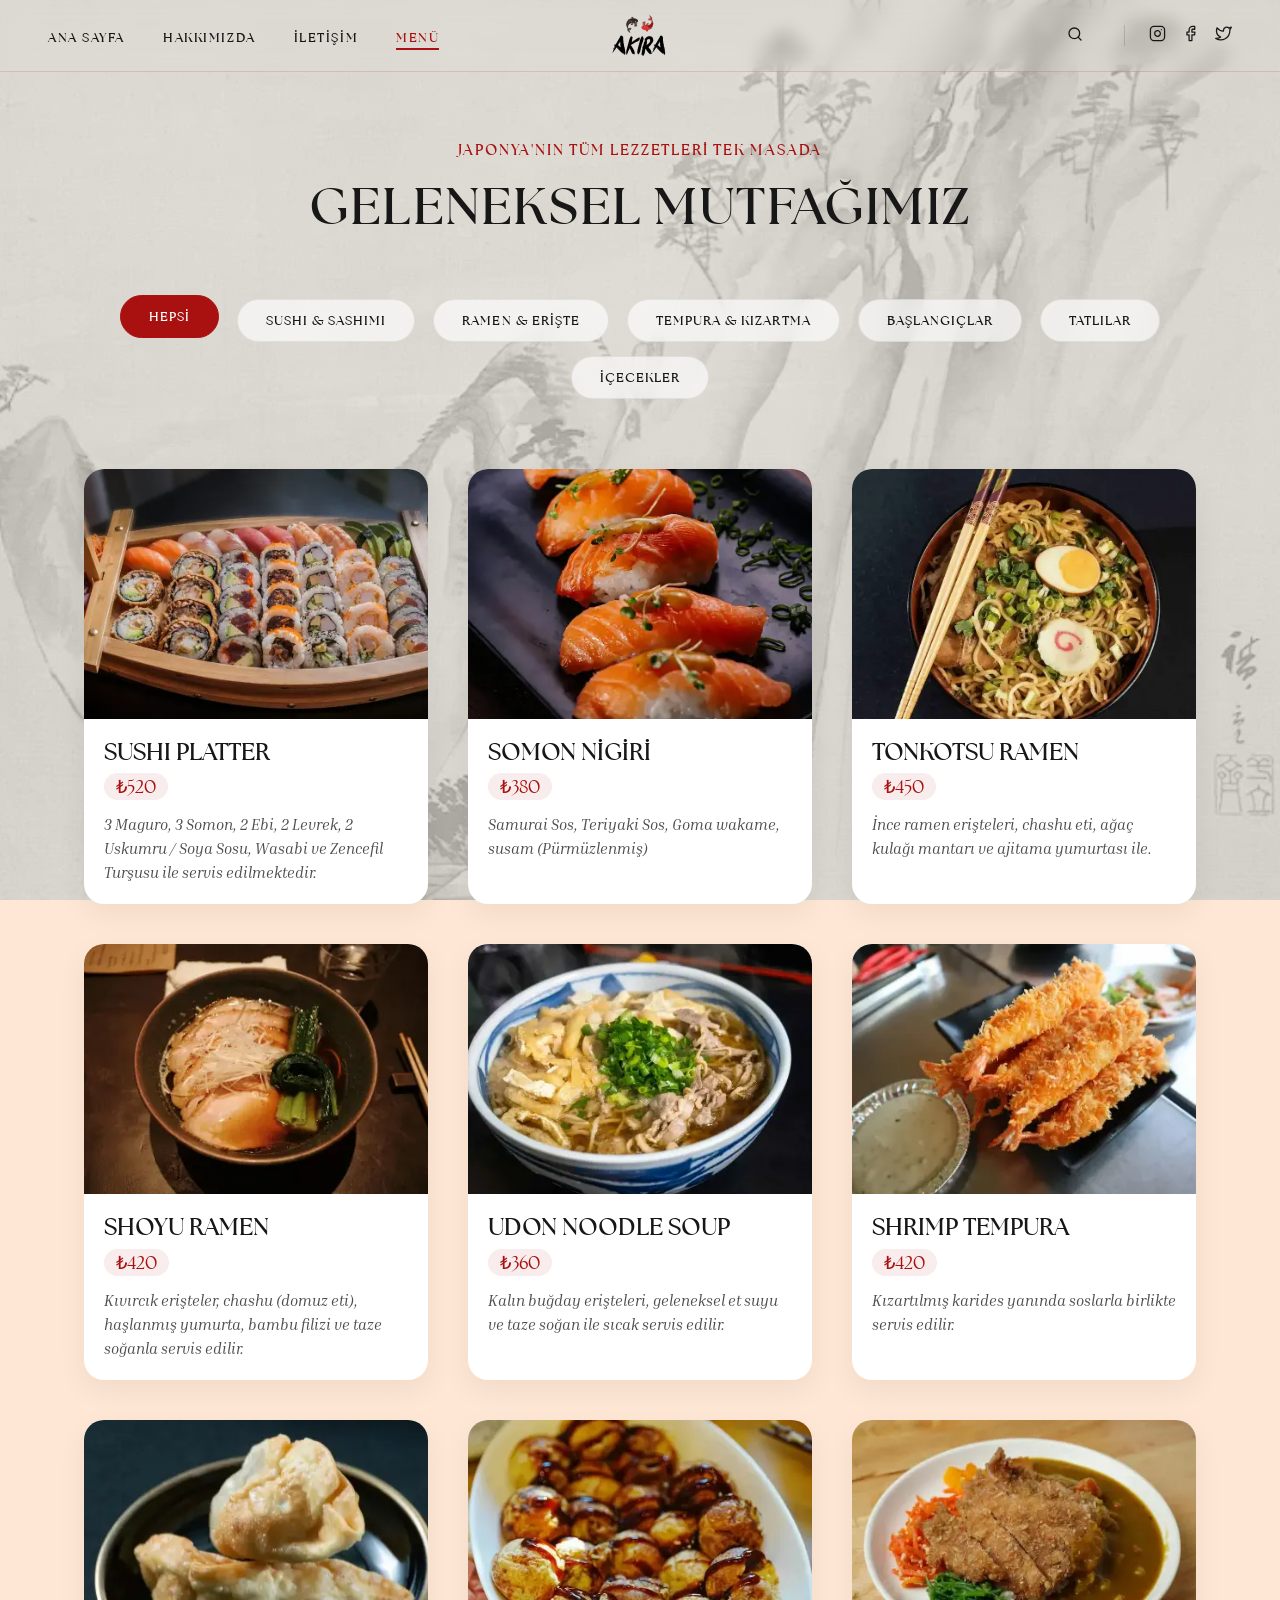
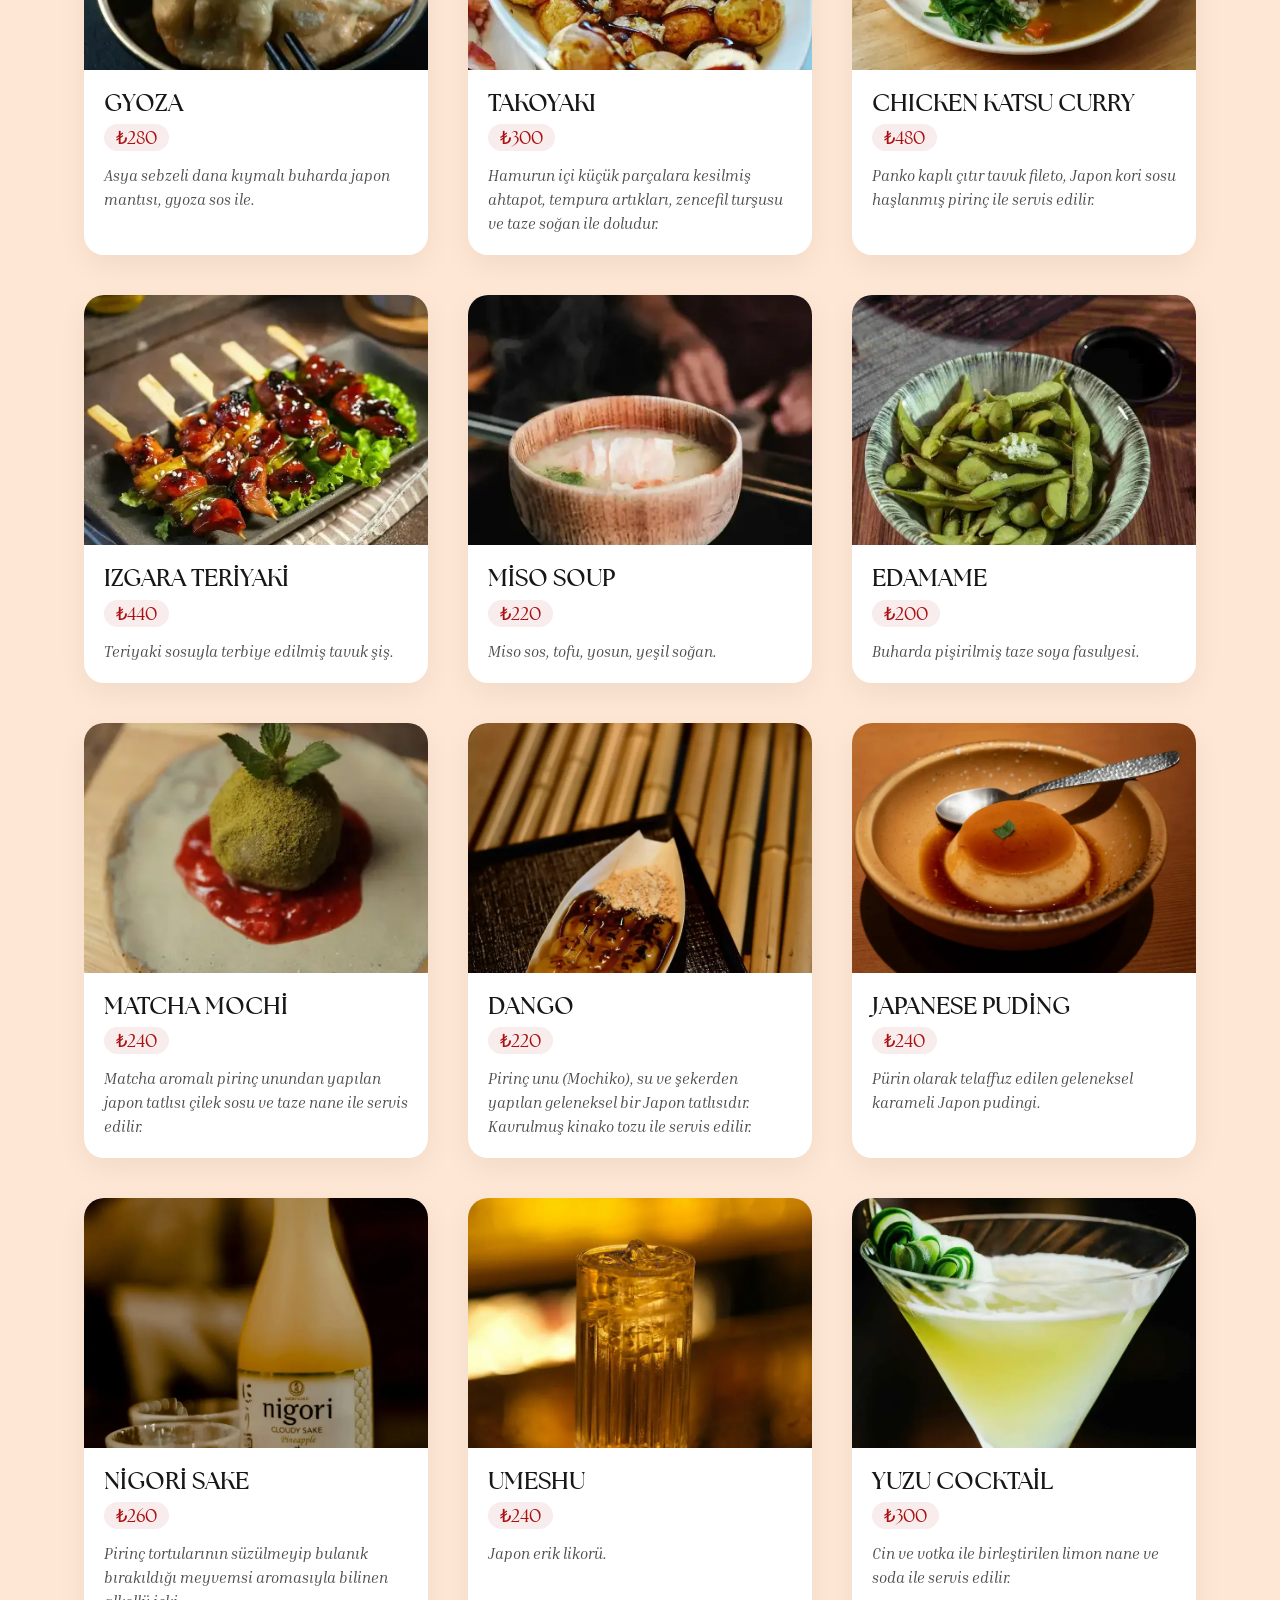
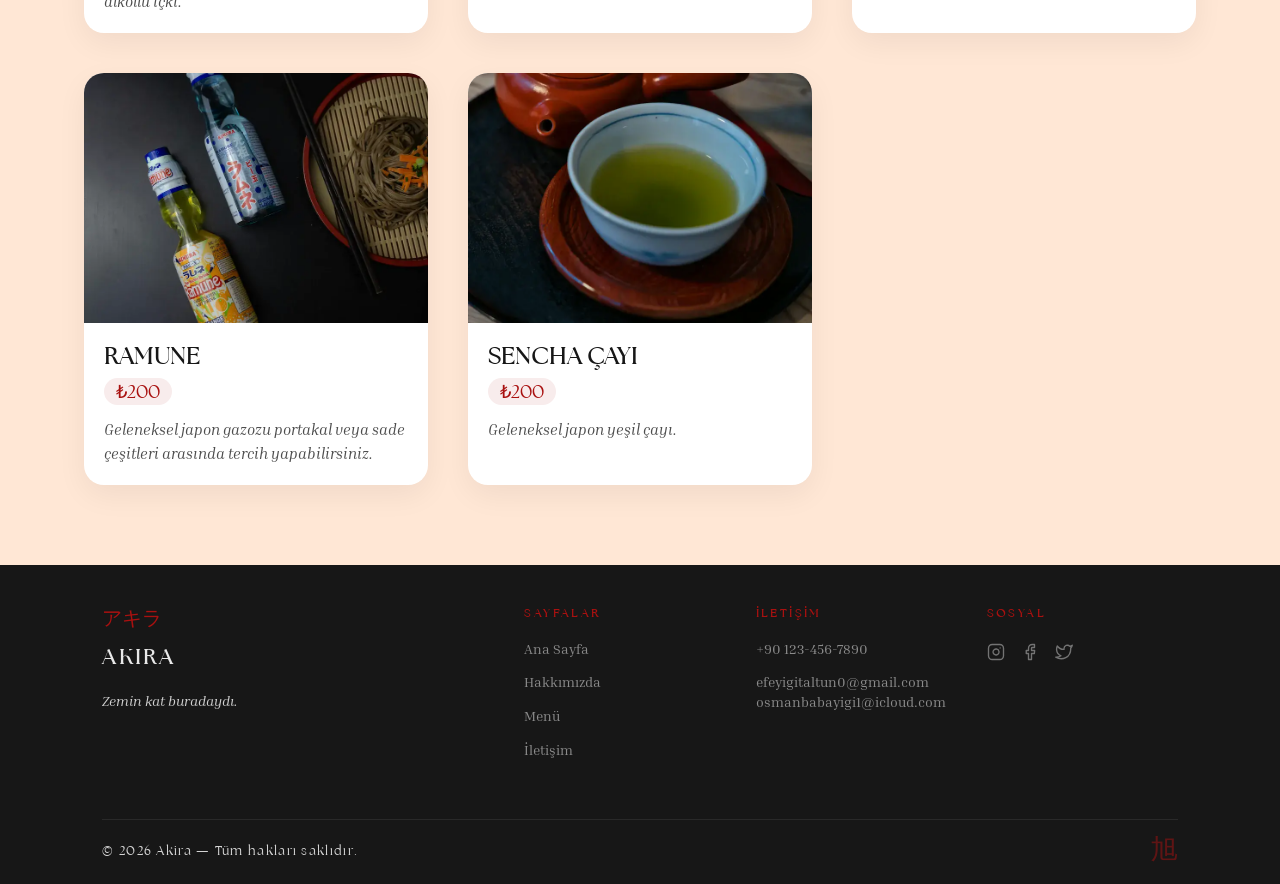
==== commit 38765ff0: "project presentation" ====
--- a/menu.html
+++ b/menu.html
@@ -1,24 +1,26 @@
 <!DOCTYPE html>
 <html lang="tr">
 <head>
+    <!-- Meta etiketleri kısmı-->
     <meta charset="UTF-8">
     <meta name="viewport" content="width=device-width, initial-scale=1.0">
     <meta name="description" content="AKIRA - Menü">
     <title>Akira - Menü</title>
 
-    <!-- Google Fonts -->
+    <!-- Google fontları -->
     <link rel="preconnect" href="https://fonts.googleapis.com">
     <link rel="preconnect" href="https://fonts.gstatic.com" crossorigin>
     <link rel="stylesheet" href="https://fonts.googleapis.com/css2?family=Inria+Serif:ital,wght@0,300;0,400;0,700;1,400&display=swap">
 
-    <!-- CSS -->
+    <!-- HTML'in CSS e bağlantı noktası-->
     <link rel="stylesheet" href="css/genel.css">
     <link rel="stylesheet" href="css/menu.css">
 </head>
 <body class="menu-page">
 
+    <!-- Loading kısmı -->
 <div class="loader-container" id="siteLoader">
-    <img src="images/loading.webp" alt="Yükleniyor..." class="koi-loader" fetchpriority="high" loading="eager" decoding="sync">
+    <img src="images/loading.webp" alt="Yükleniyor.." class="koi-loader" fetchpriority="high" loading="eager" decoding="sync">
 </div>
 
 <nav>
@@ -33,6 +35,7 @@
         <img src="images/akira-logo.webp" alt="Akira Logo" class="logo-img" width="216" height="72">
     </a>
 
+    <!-- Arama ve sosyal medya bağlantıları kısmı-->
     <div class="nav-right">
         <div class="search-container">
             <input type="text" class="search-input" placeholder="Ara...">
@@ -71,6 +74,7 @@
     </button>
 </nav>
 
+<!-- Hamburger menü kısmı-->
 <div class="mobile-menu" id="mobileMenu">
     <a href="index.html" class="mobile-nav-link">ANA SAYFA</a>
     <a href="index.html#about" class="mobile-nav-link">HAKKIMIZDA</a>
@@ -94,13 +98,14 @@
             <button class="filter-btn" data-filter="tatli">TATLILAR</button>
             <button class="filter-btn" data-filter="icecek">İÇECEKLER</button>
         </div>
-
+        
+        <!-- Yemek listesi -->
         <div class="menu-grid">
 
             <article class="menu-item full-width-style" id="item-sushi-platter" data-category="sushi">
                 <div class="item-inner">
                     <div class="item-img-wrapper">
-                        <img src="images/sushi-platter.webp" alt="Sushi Platter" class="placeholder-img" fetchpriority="high">
+                        <img src="images/sushi-platter.webp" alt="Sushi Platter" class="placeholder-img" fetchpriority="high"> <!-- Görseli öncelikli yükle-->
                     </div>
                     <div class="item-text-wrapper">
                         <div class="item-front">
@@ -495,7 +500,7 @@
         </div>
     </div>
 </footer>
-
+<!-- JS Bağlama -->
 <script src="js/mobil.js" defer></script>
 <script src="js/menu.js" defer></script>
 <script src="js/search.js" defer></script>
--- a/css/genel.css
+++ b/css/genel.css
@@ -32,6 +32,7 @@
     box-sizing: border-box;
 }
 
+/* Scrollbar kısmı */
 ::-webkit-scrollbar { width: 6px; }
 ::-webkit-scrollbar-track { background: transparent; }
 ::-webkit-scrollbar-thumb { background: rgba(0,0,0,0.25); border-radius: 99px; }
@@ -50,7 +51,7 @@
     background-color: var(--cream);
 }
 
-/* Sabit Arka Plan Katmanı (Yollar güncellendi) */
+/* Sabit background */
 body::before {
     content: '';
     position: fixed;
@@ -170,6 +171,7 @@
     gap: 30px;
 }
 
+/* Arama çubuğu */
 .search-container {
     display: flex;
     align-items: center;
@@ -396,7 +398,7 @@
     margin-top: 20px;
 }
 
-/* footer */
+/* Footer kısmı */
 .site-footer {
     background: var(--ink);
     padding: 40px 8% 0 8%;
@@ -518,7 +520,7 @@
     color: var(--crimson);
     opacity: 1;
 }
-/* animasyonlar */
+/* Animasyonlar */
 .fade-in {
     opacity: 0;
     transform: translateY(40px);
@@ -544,6 +546,7 @@
     100% { box-shadow: 0 0 0 0 rgba(169, 17, 16, 0); outline: 2px solid transparent; }
 }
 
+/* Tablet görünüm */
 @media (max-width: 1024px) {
     nav { padding: 0 28px; }
     .nav-links { gap: 24px; }
@@ -551,7 +554,7 @@
     .social-links { display: none; }
     .site-footer-top { grid-template-columns: 1fr 1fr; gap: 40px; }
 }
-
+/* Mobil görünüm */
 @media (max-width: 768px) {
     .mobile-hide { display: none !important; }
 
@@ -572,7 +575,7 @@
     section { scroll-margin-top: 64px; }
     .search-dropdown { width: 280px; right: -20px; }
 }
-
+/* Küçük mobil görünüm */
 @media (max-width: 600px) {
     .site-footer { padding: 50px 6% 0 6%; }
     .site-footer-top { grid-template-columns: 1fr; gap: 32px; text-align: center; }
@@ -580,24 +583,24 @@
     .footer-socials { justify-content: center; }
     .footer-bottom-inner { flex-direction: column; gap: 15px; text-align: center; }
 }
-
+/* Daga küçük mobil görünüm */
 @media (max-width: 480px) {
     .logo-text { font-size: 17px; letter-spacing: 0.05em; }
     .footer-kanji { font-size: 11px; }
     .mobile-nav-link { font-size: 22px; }
 }
-/* --- KOI LOADER EKRANI (ORTAK) --- */
+/* Loader kısmı */
 .loader-container {
   position: fixed;
   top: 0;
   left: 0;
   width: 100%;
   height: 100vh;
-  background-color: #f8f5f0; /* Sitenin temasına uygun fildişi arka plan */
+  background-color: #f8f5f0; 
   display: flex;
   justify-content: center;
   align-items: center;
-  z-index: 9999; /* Navigasyon dahil her şeyin üzerinde durur */
+  z-index: 9999;  /* Katman olarak en üstte */
   transition: opacity 0.5s ease, visibility 0.5s ease;
 }
 
@@ -613,7 +616,7 @@
   100% { transform: rotate(360deg); }
 }
 
-/* Sayfa yüklendiğinde JS tarafından tetiklenecek gizleme class'ı */
+/* JS tarafından tetiklenmesi için gizli class */
 .loader-container.hidden {
   opacity: 0;
   visibility: hidden;
--- a/css/menu.css
+++ b/css/menu.css
@@ -1,4 +1,4 @@
-/* Menü Sayfası Sabit Arka Planı (Klasör yolu güncellendi) */
+/* Sabit background */
 body.menu-page::before {
     content: '';
     position: fixed;
@@ -50,7 +50,7 @@
     margin: 0;
 }
 
-/* Kategori Filtreleri - Mobil Uyumlulaştırılmış */
+/* Kategori filtreleri */
 .menu-filters {
     display: flex;
     justify-content: center;
@@ -181,8 +181,7 @@
     to   { opacity: 1; transform: translateY(0); }
 }
 
-/* Mobil Görünüm İyileştirmeleri */
-/* Mobil Görünüm İyileştirmeleri */
+/* Mobil Görünüm */
 @media (max-width: 768px) {
     .menu-section {
         padding-top: 90px;
